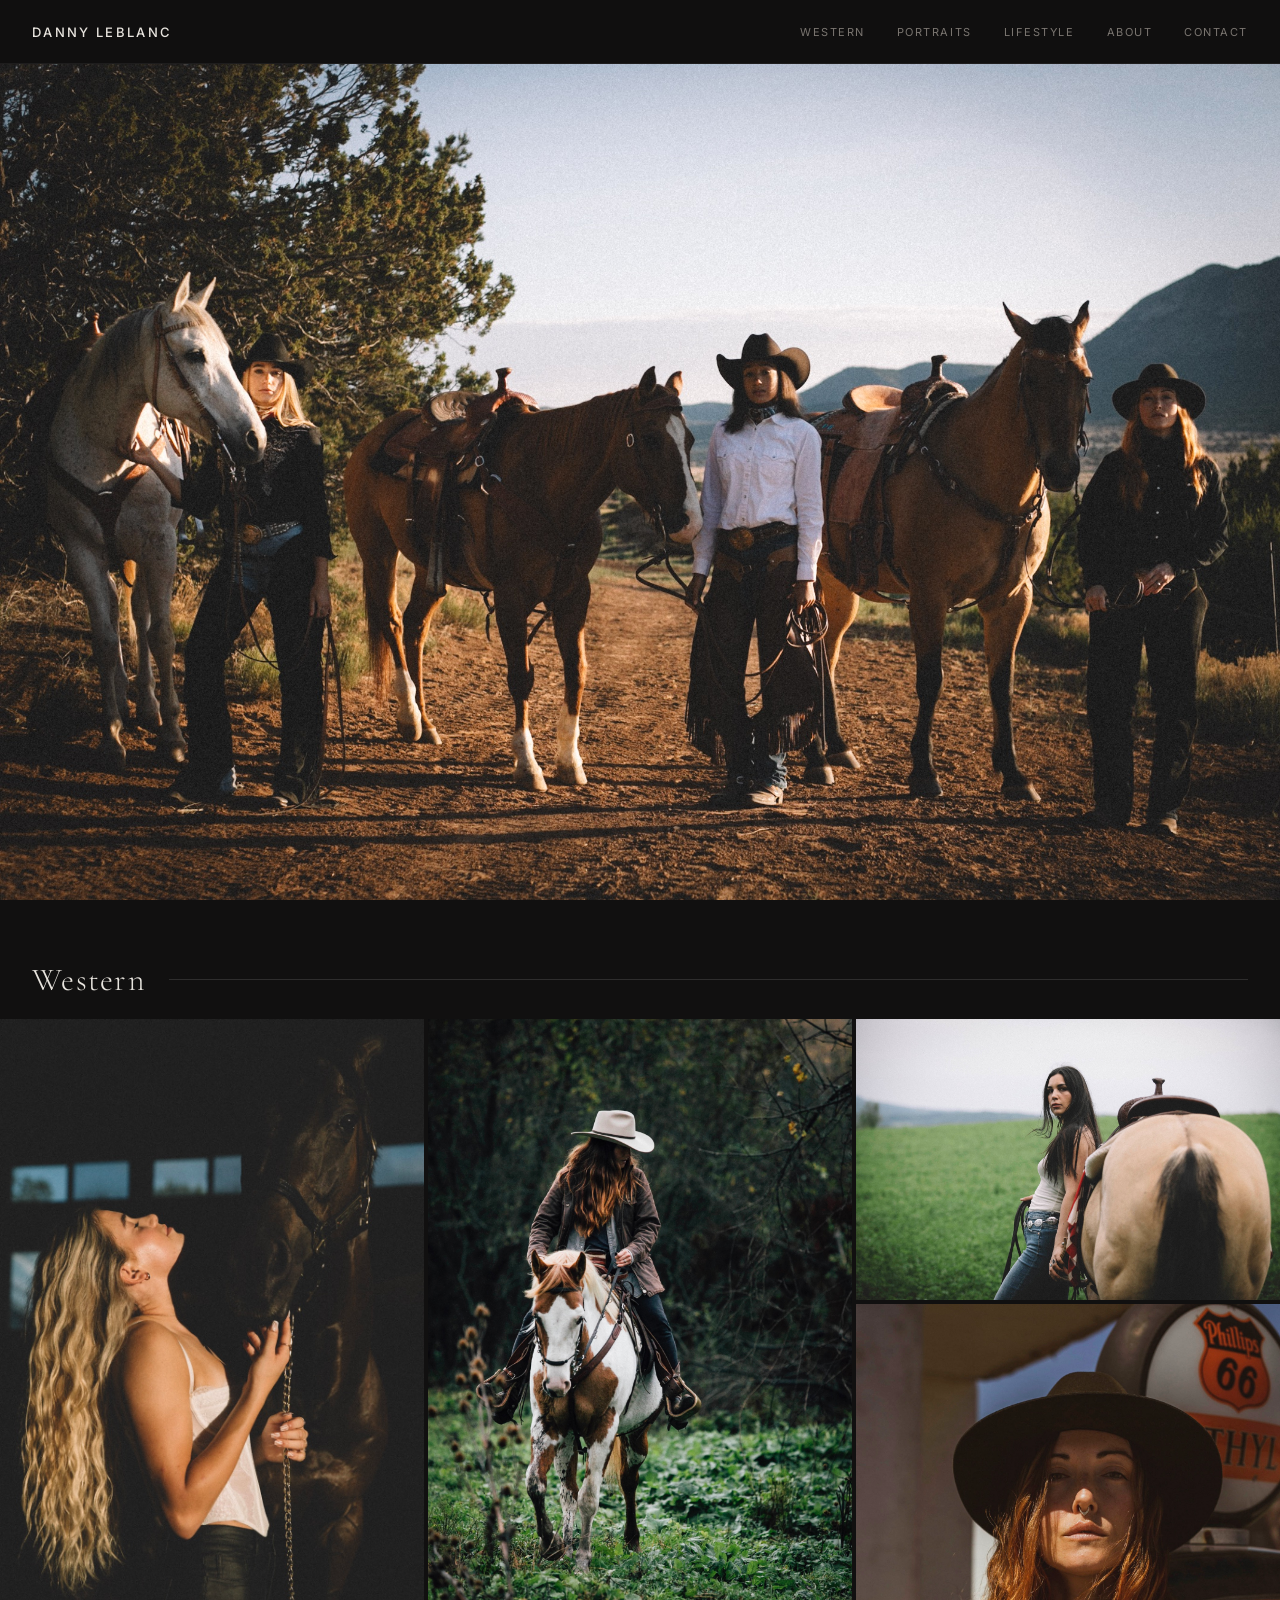
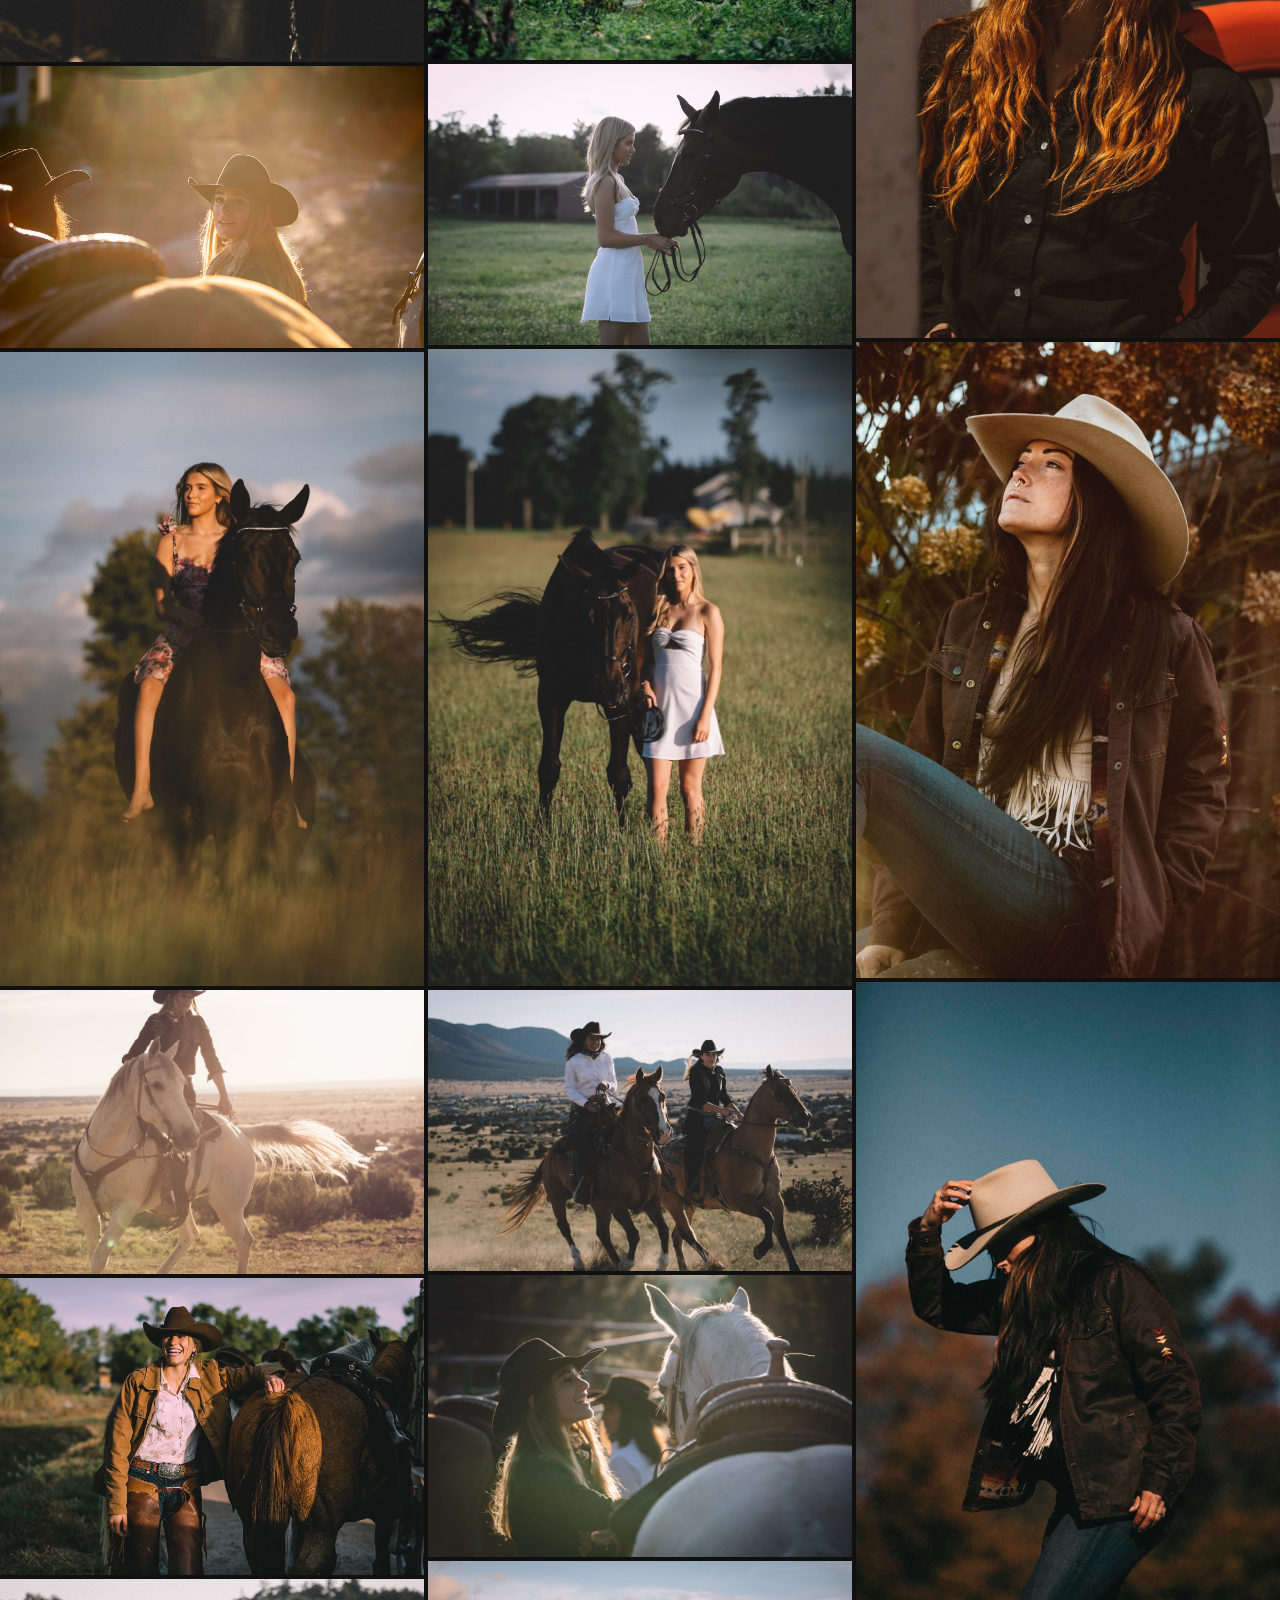
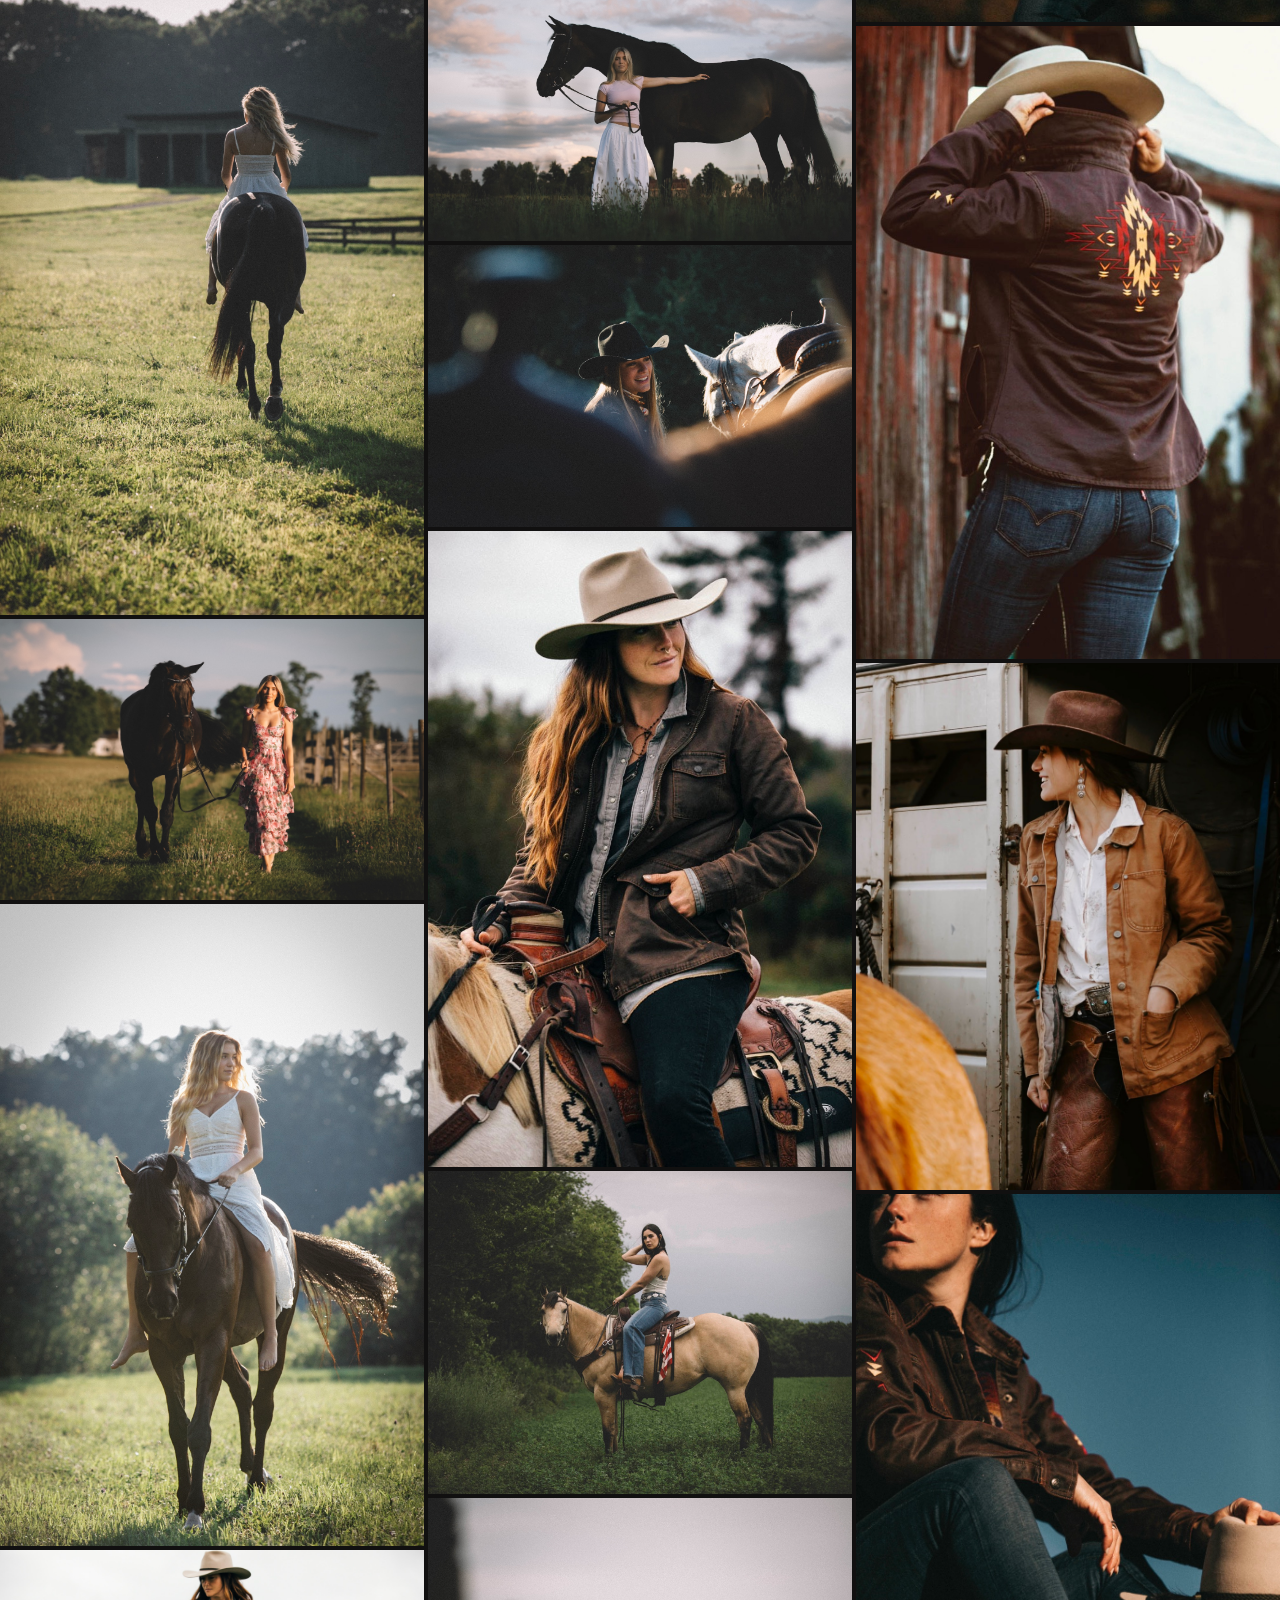
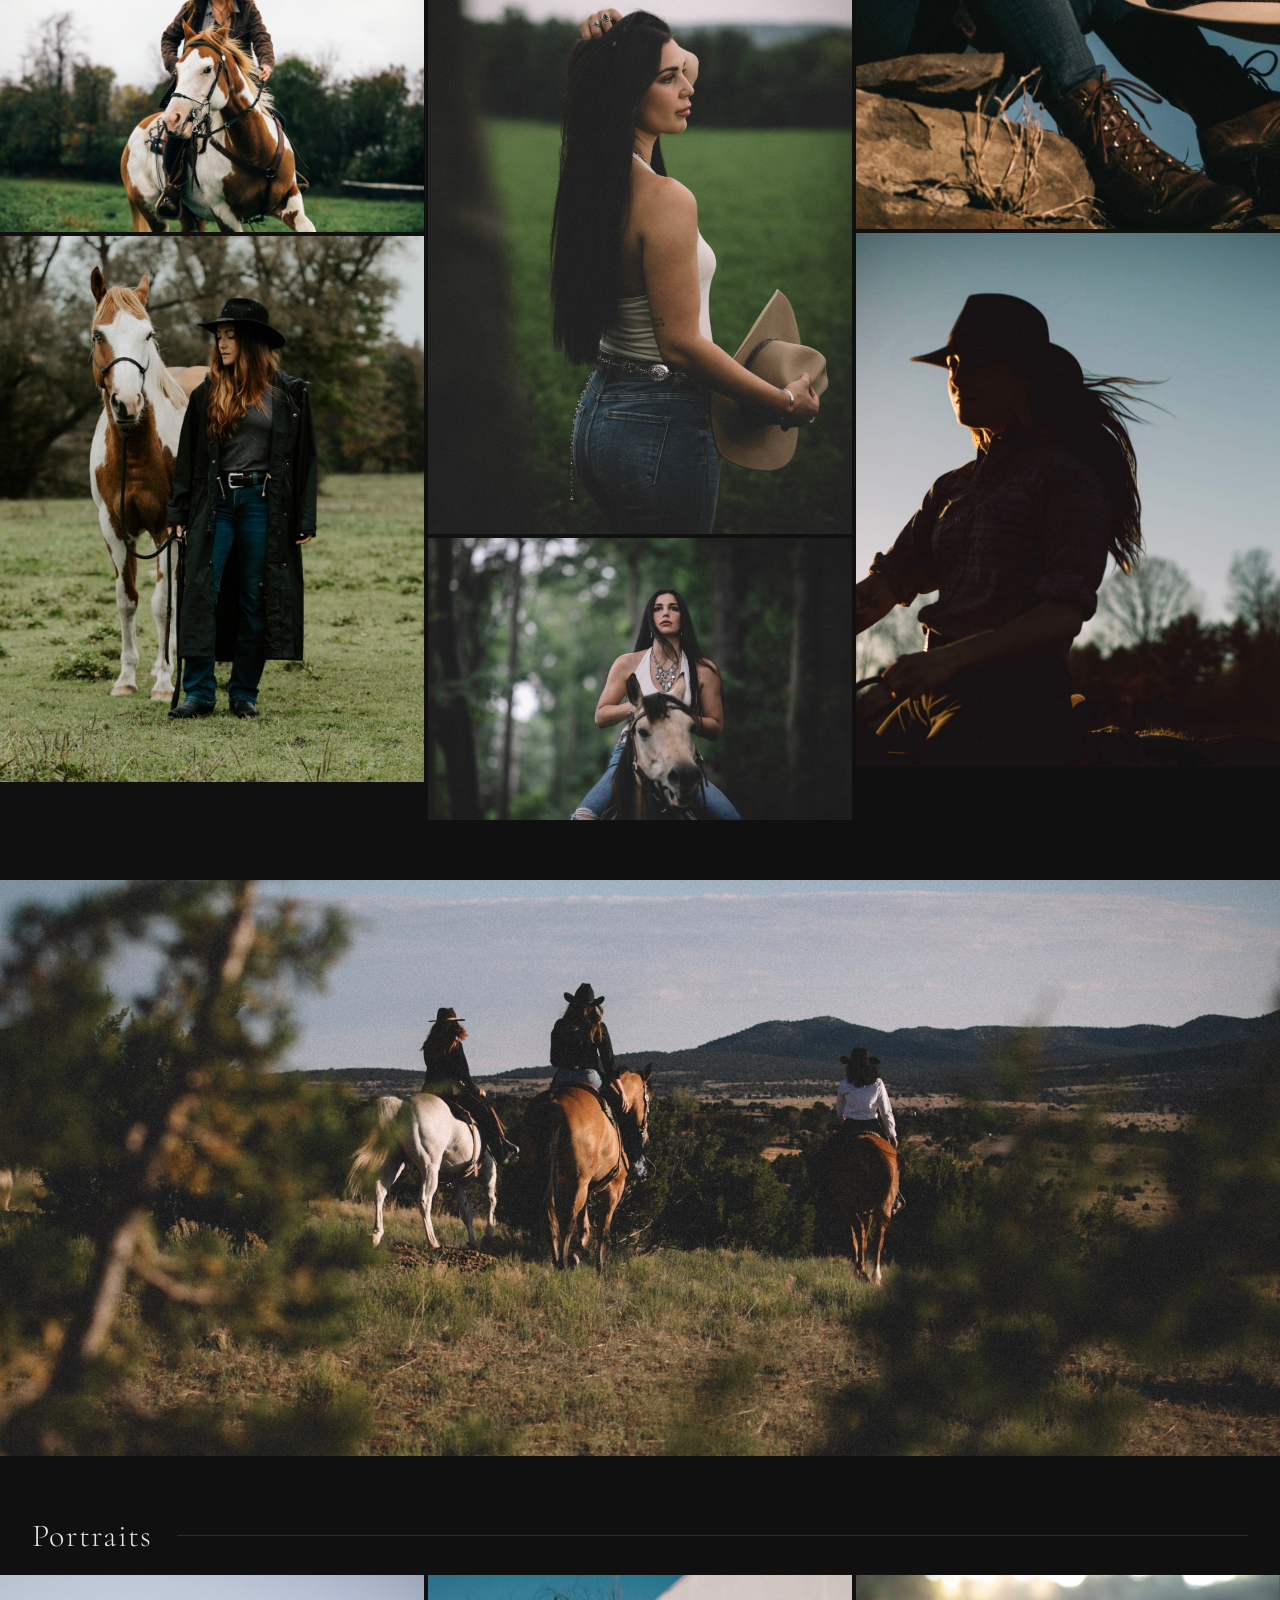
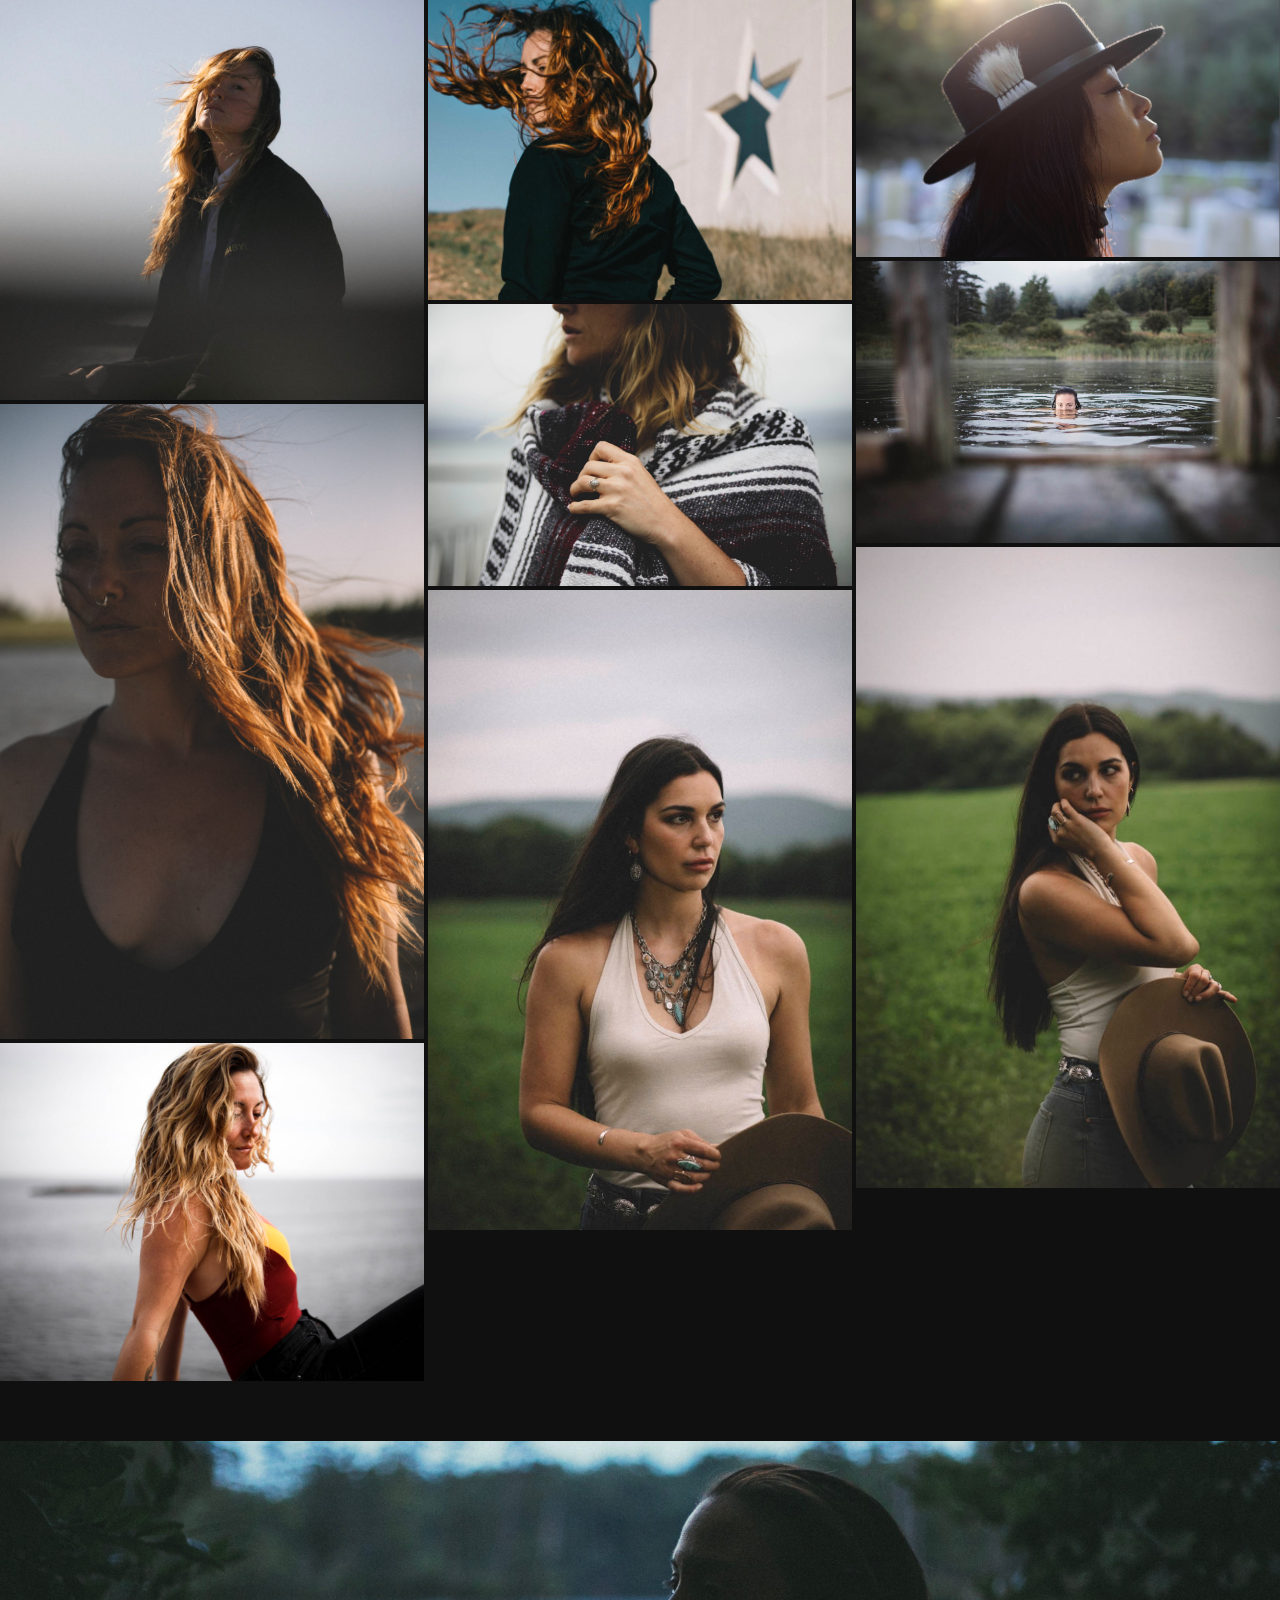
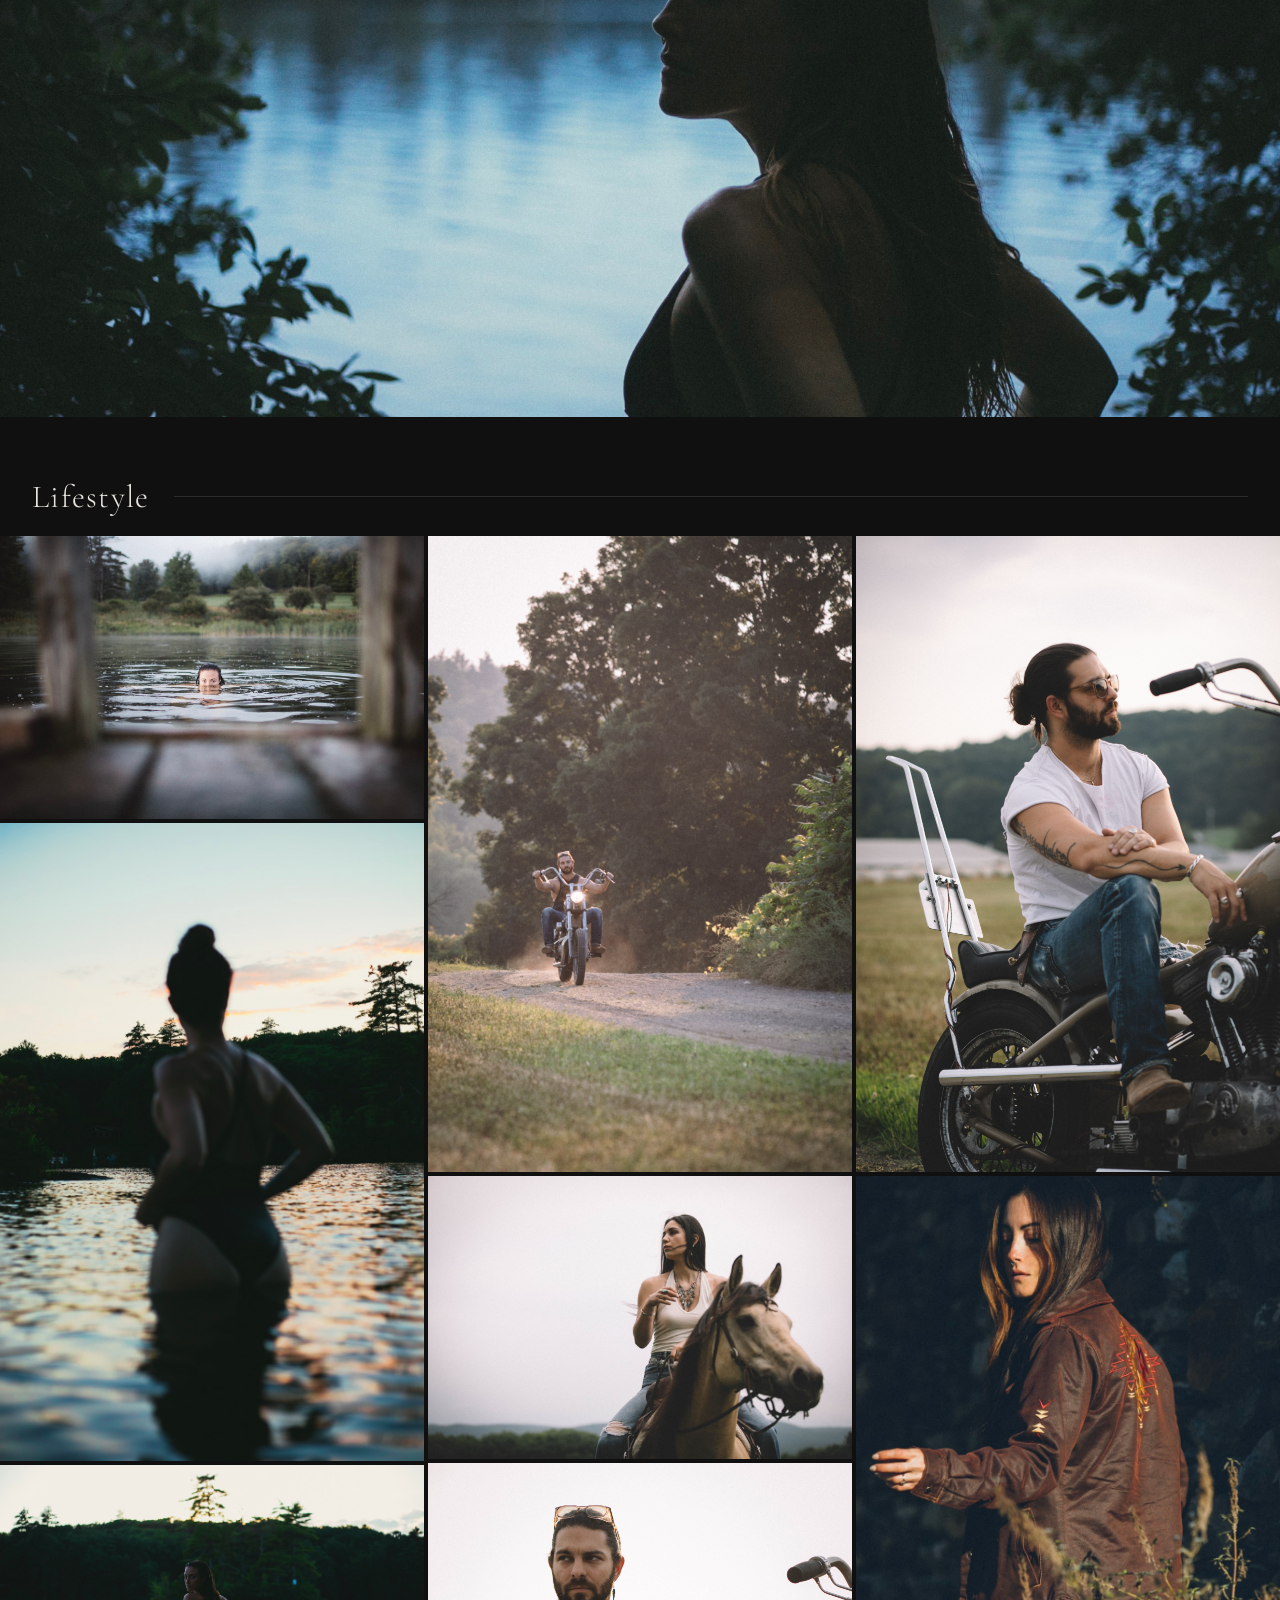
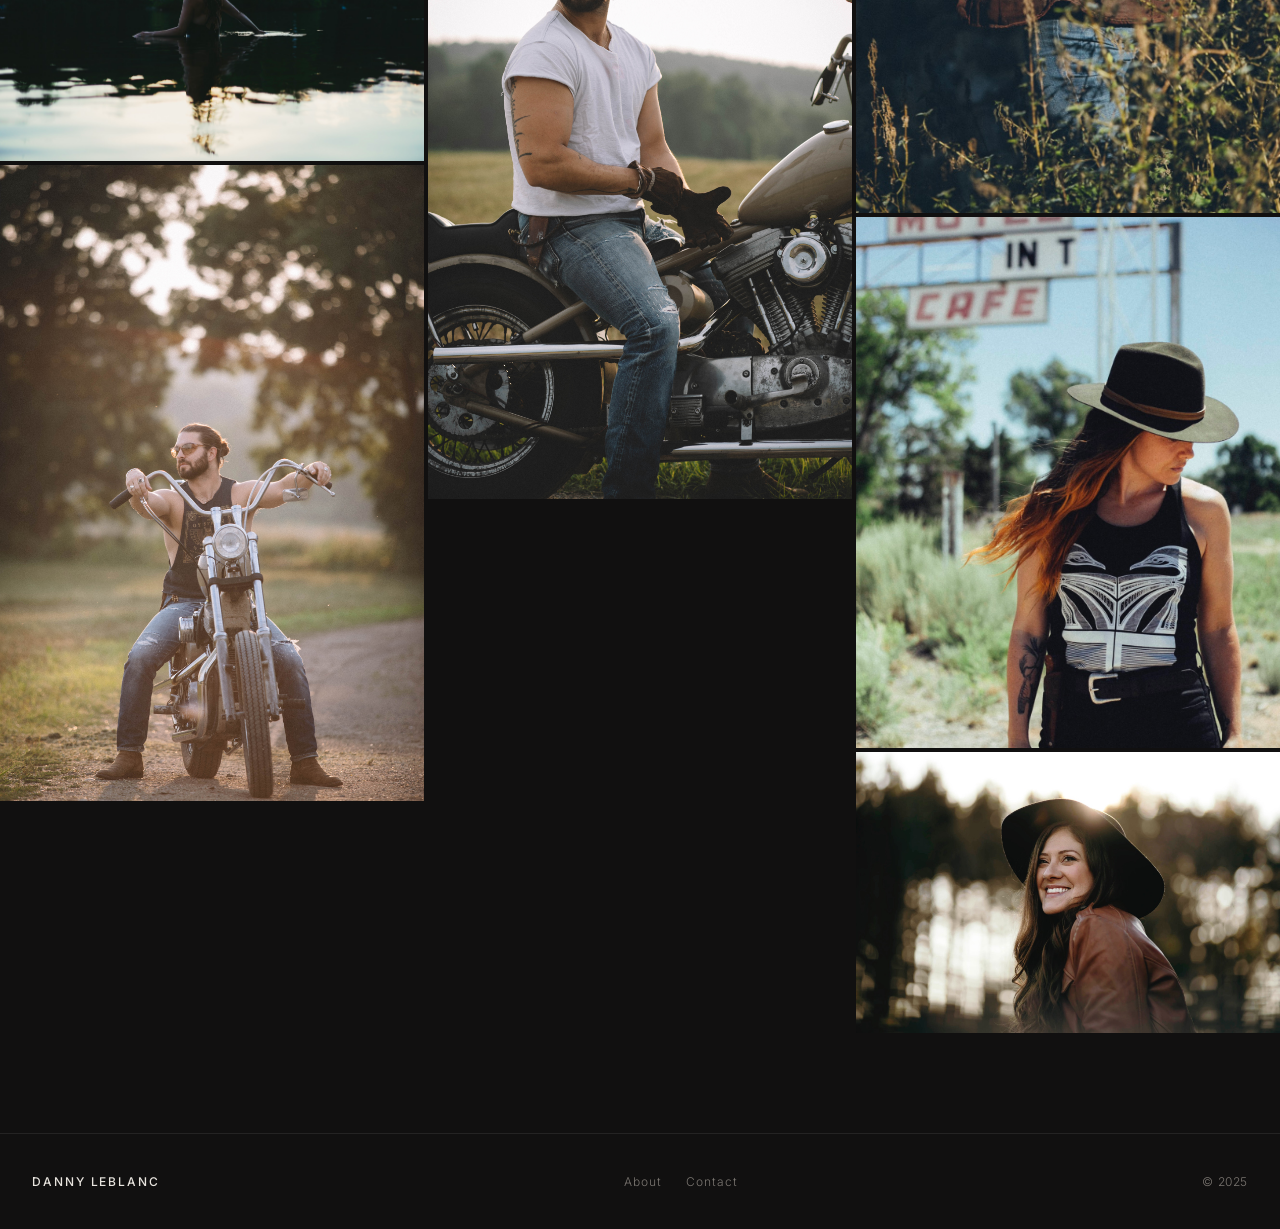
==== index.html @ d4c246f6 "Remove backlit-rider image Co-Authored-By: Claude Opus 4.6 <noreply@anthropic.com>" ====
<!DOCTYPE html>
<html lang="en">
<head>
  <meta charset="UTF-8">
  <meta name="viewport" content="width=device-width, initial-scale=1.0">
  <title>Danny LeBlanc Photography</title>
  <meta name="description" content="Photography portfolio by Danny LeBlanc. Western, portrait, and lifestyle photography.">
  <link rel="preconnect" href="https://fonts.googleapis.com">
  <link rel="preconnect" href="https://fonts.gstatic.com" crossorigin>
  <link href="https://fonts.googleapis.com/css2?family=Cormorant+Garamond:ital,wght@0,300;0,400;1,300&family=Inter:wght@300;400;500&display=swap" rel="stylesheet">
  <link rel="stylesheet" href="css/style.css">
</head>
<body>

  <!-- ═══════════════ HEADER ═══════════════ -->
  <header id="site-header">
    <div class="header-inner">
      <a href="index.html" class="wordmark">DANNY LEBLANC</a>
      <nav class="primary-nav">
        <a href="#western" class="nav-link">WESTERN</a>
        <a href="#portraits" class="nav-link">PORTRAITS</a>
        <a href="#lifestyle" class="nav-link">LIFESTYLE</a>
        <a href="about.html" class="nav-link">ABOUT</a>
        <a href="contact.html" class="nav-link">CONTACT</a>
      </nav>
      <button class="hamburger" aria-label="Menu" aria-expanded="false">
        <span></span><span></span><span></span>
      </button>
    </div>
  </header>

  <!-- ═══════════════ MOBILE NAV ═══════════════ -->
  <div class="mobile-nav" aria-hidden="true">
    <button class="mobile-nav-close" aria-label="Close menu">&times;</button>
    <nav>
      <a href="#western">Western</a>
      <a href="#portraits">Portraits</a>
      <a href="#lifestyle">Lifestyle</a>
      <a href="about.html">About</a>
      <a href="contact.html">Contact</a>
    </nav>
  </div>

  <!-- ═══════════════ HERO ═══════════════ -->
  <section class="hero">
    <div class="hero-image-wrap">
      <img class="hero-img" src="images/hero/hero-main.jpg" alt="Cowgirls with horses at sunset in the desert">
    </div>
  </section>

  <!-- ═══════════════ WESTERN ═══════════════ -->
  <section id="western" class="gallery-section">
    <div class="section-header">
      <h2>Western</h2>
      <div class="section-rule"></div>
    </div>

    <div class="masonry-grid grid-3">
      <figure class="grid-item">
        <img src="images/equine/barn-embrace.jpg" alt="Woman and horse in intimate barn moment" loading="lazy">
      </figure>
      <figure class="grid-item">
        <img src="images/equine/golden-saddles.jpg" alt="Woman framed between saddles at golden hour" loading="lazy">
      </figure>
      <figure class="grid-item">
        <img src="images/equine/bareback-dusk.jpg" alt="Rider on horseback at dusk" loading="lazy">
      </figure>
      <figure class="grid-item">
        <img src="images/equine/white-horse-gallop.jpg" alt="Rider galloping on white horse through desert" loading="lazy">
      </figure>
      <figure class="grid-item">
        <img src="images/equine/cowgirl-laughing.jpg" alt="Cowgirl laughing with her horse" loading="lazy">
      </figure>
      <figure class="grid-item">
        <img src="images/equine/riding-away.jpg" alt="Rider heading into golden sunset" loading="lazy">
      </figure>
      <figure class="grid-item">
        <img src="images/equine/floral-dress.jpg" alt="Woman in floral dress walking with horse in field" loading="lazy">
      </figure>
      <figure class="grid-item">
        <img src="images/equine/rider-smiling.jpg" alt="Blonde rider smiling on horseback" loading="lazy">
      </figure>
      <figure class="grid-item">
        <img src="images/equine/paint-gallop.jpg" alt="Galloping on paint horse" loading="lazy">
      </figure>
      <figure class="grid-item">
        <img src="images/equine/paint-standing.jpg" alt="Standing with paint horse" loading="lazy">
      </figure>
      <figure class="grid-item">
        <img src="images/equine/paint-woods.jpg" alt="Riding through sun-dappled woods" loading="lazy">
      </figure>
      <figure class="grid-item">
        <img src="images/equine/dark-horse-field.jpg" alt="Woman with dark horse in open field" loading="lazy">
      </figure>
      <figure class="grid-item">
        <img src="images/equine/walking-field.jpg" alt="Walking with black horse through field" loading="lazy">
      </figure>
      <figure class="grid-item">
        <img src="images/equine/two-riders.jpg" alt="Two riders galloping across open desert" loading="lazy">
      </figure>
      <figure class="grid-item">
        <img src="images/equine/white-horse-smile.jpg" alt="Cowgirl smiling near white horse" loading="lazy">
      </figure>
      <figure class="grid-item">
        <img src="images/equine/standing-together.jpg" alt="Standing together in open field" loading="lazy">
      </figure>
      <figure class="grid-item">
        <img src="images/equine/white-horse-behind.jpg" alt="Peeking from behind white horse" loading="lazy">
      </figure>
      <figure class="grid-item">
        <img src="images/equine/horseback-overcast.jpg" alt="Rider on overcast day" loading="lazy">
      </figure>
      <figure class="grid-item">
        <img src="images/equine/buckskin-ride.jpg" alt="Woman riding buckskin horse" loading="lazy">
      </figure>
      <figure class="grid-item">
        <img src="images/equine/leaning-post.jpg" alt="Cowgirl leaning on fence post" loading="lazy">
      </figure>
      <figure class="grid-item">
        <img src="images/equine/forest-rider.jpg" alt="Rider in forest setting" loading="lazy">
      </figure>
      <figure class="grid-item">
        <img src="images/equine/beside-buckskin.jpg" alt="Standing beside buckskin horse" loading="lazy">
      </figure>
      <figure class="grid-item">
        <img src="images/equine/cowgirl-sunset.jpg" alt="Cowgirl silhouette at sunset" loading="lazy">
      </figure>
      <!-- Western portraits -->
      <figure class="grid-item">
        <img src="images/portraits/autumn-gaze.jpg" alt="Cowgirl gazing upward in autumn light" loading="lazy">
      </figure>
      <figure class="grid-item">
        <img src="images/portraits/hat-tip.jpg" alt="Tipping cowboy hat against blue sky" loading="lazy">
      </figure>
      <figure class="grid-item">
        <img src="images/portraits/embroidered-jacket.jpg" alt="Embroidered western jacket from behind" loading="lazy">
      </figure>
      <figure class="grid-item">
        <img src="images/portraits/cowgirl-trailer.jpg" alt="Cowgirl by horse trailer" loading="lazy">
      </figure>
      <figure class="grid-item">
        <img src="images/portraits/boots-rocks.jpg" alt="Western boots and hat on rocks" loading="lazy">
      </figure>
      <figure class="grid-item">
        <img src="images/portraits/rider-silhouette.jpg" alt="Rider silhouette at sunset" loading="lazy">
      </figure>
    </div>
  </section>

  <!-- ═══════════════ DIVIDER — THREE RIDERS ═══════════════ -->
  <div class="full-bleed" style="margin-top: 60px;">
    <img src="images/hero/divider-riders.jpg" alt="Three riders on a desert ridge at sunset" loading="lazy">
  </div>

  <!-- ═══════════════ PORTRAITS ═══════════════ -->
  <section id="portraits" class="gallery-section">
    <div class="section-header">
      <h2>Portraits</h2>
      <div class="section-rule"></div>
    </div>

    <div class="masonry-grid grid-3">
      <figure class="grid-item">
        <img src="images/portraits/fog-portrait.jpg" alt="Portrait in fog" loading="lazy">
      </figure>
      <figure class="grid-item">
        <img src="images/portraits/kentucky-winds.jpg" alt="Portrait by the water" loading="lazy">
      </figure>
      <figure class="grid-item">
        <img src="images/portraits/lakeside-blonde.jpg" alt="Lakeside portrait" loading="lazy">
      </figure>
      <figure class="grid-item">
        <img src="images/portraits/wind-star.jpg" alt="Windblown portrait against star wall" loading="lazy">
      </figure>
      <figure class="grid-item">
        <img src="images/portraits/blanket-detail.jpg" alt="Hand holding woven blanket" loading="lazy">
      </figure>
      <figure class="grid-item">
        <img src="images/portraits/turquoise-portrait.jpg" alt="Portrait with turquoise jewelry" loading="lazy">
      </figure>
      <figure class="grid-item">
        <img src="images/portraits/profile-hat.jpg" alt="Profile with western hat" loading="lazy">
      </figure>
      <figure class="grid-item">
        <img src="images/portraits/feather-hat.jpg" alt="Portrait with feathered hat" loading="lazy">
      </figure>
      <figure class="grid-item">
        <img src="images/portraits/hat-behind.jpg" alt="Turned away holding hat" loading="lazy">
      </figure>
    </div>
  </section>

  <!-- ═══════════════ DIVIDER — LAKE ═══════════════ -->
  <div class="full-bleed" style="margin-top: 60px;">
    <img src="images/hero/divider-lake.jpg" alt="Silhouette by the lake at dusk" loading="lazy">
  </div>

  <!-- ═══════════════ LIFESTYLE ═══════════════ -->
  <section id="lifestyle" class="gallery-section">
    <div class="section-header">
      <h2>Lifestyle</h2>
      <div class="section-rule"></div>
    </div>

    <div class="masonry-grid grid-3">
      <!-- Water -->
      <figure class="grid-item">
        <img src="images/water/dock-swimmer.jpg" alt="Swimming in misty lake from dock" loading="lazy">
      </figure>
      <figure class="grid-item">
        <img src="images/water/lake-sunset.jpg" alt="Silhouette wading into lake at sunset" loading="lazy">
      </figure>
      <figure class="grid-item">
        <img src="images/water/standing-lake.jpg" alt="Standing in lake water" loading="lazy">
      </figure>
      <!-- Moto -->
      <figure class="grid-item">
        <img src="images/moto/chopper-road.jpg" alt="Man on chopper on country road" loading="lazy">
      </figure>
      <figure class="grid-item">
        <img src="images/moto/riding-headlight.jpg" alt="Riding motorcycle toward camera" loading="lazy">
      </figure>
      <figure class="grid-item">
        <img src="images/moto/chopper-sitting.jpg" alt="Sitting on chopper in field" loading="lazy">
      </figure>
      <figure class="grid-item">
        <img src="images/moto/motorcycle-portrait.jpg" alt="Portrait by motorcycle" loading="lazy">
      </figure>
      <!-- Other -->
      <figure class="grid-item">
        <img src="images/equine/buckskin-sky.jpg" alt="Riding buckskin against open sky" loading="lazy">
      </figure>
      <figure class="grid-item">
        <img src="images/portraits/jacket-weeds.jpg" alt="Western jacket in tall grass" loading="lazy">
      </figure>
      <figure class="grid-item">
        <img src="images/portraits/motel-cafe.jpg" alt="Motel cafe portrait" loading="lazy">
      </figure>
      <figure class="grid-item">
        <img src="images/portraits/phillips66.jpg" alt="Portrait at Phillips 66" loading="lazy">
      </figure>
    </div>
  </section>

  <!-- ═══════════════ FOOTER ═══════════════ -->
  <footer>
    <div class="footer-inner">
      <span class="footer-name">DANNY LEBLANC</span>
      <div class="footer-links">
        <a href="about.html">About</a>
        <a href="contact.html">Contact</a>
      </div>
      <span class="footer-copy">&copy; 2025</span>
    </div>
  </footer>

  <!-- ═══════════════ LIGHTBOX ═══════════════ -->
  <div id="lightbox" class="lightbox" aria-hidden="true">
    <button class="lightbox-close" aria-label="Close">&times;</button>
    <button class="lightbox-prev" aria-label="Previous">&larr;</button>
    <div class="lightbox-img-wrap">
      <img class="lightbox-img" src="" alt="">
    </div>
    <button class="lightbox-next" aria-label="Next">&rarr;</button>
  </div>

  <script src="js/main.js"></script>
</body>
</html>
---- css/style.css ----
/* ============================================================
   RESET & BASE
   ============================================================ */
*, *::before, *::after { box-sizing: border-box; margin: 0; padding: 0; }

:root {
  --white:   #e8e4de;
  --off:     #1a1a18;
  --mid:     #7a7570;
  --dark:    #e8e4de;
  --black:   #000000;
  --bg:      #111010;
  --gap:     4px;
  --nav-h:   64px;
  --serif:   'Cormorant Garamond', Georgia, serif;
  --sans:    'Inter', system-ui, sans-serif;
  --ease:    cubic-bezier(0.25, 0.46, 0.45, 0.94);
}

html { scroll-behavior: smooth; font-size: 16px; }

body {
  background: var(--bg);
  color: var(--dark);
  font-family: var(--sans);
  font-weight: 300;
  -webkit-font-smoothing: antialiased;
}

img { display: block; width: 100%; height: 100%; object-fit: cover; }
a   { color: inherit; text-decoration: none; }
figure { overflow: hidden; }

/* ============================================================
   HEADER
   ============================================================ */
#site-header {
  position: fixed;
  top: 0; left: 0; right: 0;
  z-index: 100;
  height: var(--nav-h);
  background: rgba(17, 16, 16, 0.92);
  backdrop-filter: blur(12px);
  -webkit-backdrop-filter: blur(12px);
  border-bottom: 1px solid rgba(255, 255, 255, 0.06);
  transition: background 0.3s var(--ease), border-color 0.3s var(--ease);
}

#site-header.scrolled {
  background: rgba(17, 16, 16, 0.98);
  border-color: rgba(255, 255, 255, 0.1);
}

.header-inner {
  max-width: 1400px;
  margin: 0 auto;
  padding: 0 32px;
  height: 100%;
  display: flex;
  align-items: center;
  justify-content: space-between;
}

.wordmark {
  font-family: var(--sans);
  font-size: 13px;
  font-weight: 500;
  letter-spacing: 0.18em;
  color: var(--dark);
  flex-shrink: 0;
}

.primary-nav {
  display: flex;
  gap: 32px;
  align-items: center;
}

.nav-link {
  font-family: var(--sans);
  font-size: 11px;
  font-weight: 400;
  letter-spacing: 0.14em;
  color: var(--mid);
  transition: color 0.2s;
  position: relative;
}

.nav-link::after {
  content: '';
  position: absolute;
  bottom: -3px; left: 0; right: 0;
  height: 1px;
  background: var(--white);
  transform: scaleX(0);
  transform-origin: left;
  transition: transform 0.25s var(--ease);
}

.nav-link:hover { color: var(--dark); }
.nav-link:hover::after { transform: scaleX(1); }

/* Hamburger */
.hamburger {
  display: none;
  flex-direction: column;
  justify-content: center;
  gap: 5px;
  width: 28px;
  height: var(--nav-h);
  background: none;
  border: none;
  cursor: pointer;
  padding: 0;
}
.hamburger span {
  display: block;
  width: 100%;
  height: 1px;
  background: var(--dark);
  transition: transform 0.3s var(--ease), opacity 0.3s;
}
.hamburger.open span:nth-child(1) { transform: translateY(6px) rotate(45deg); }
.hamburger.open span:nth-child(2) { opacity: 0; }
.hamburger.open span:nth-child(3) { transform: translateY(-6px) rotate(-45deg); }

/* ============================================================
   MOBILE NAV
   ============================================================ */
.mobile-nav {
  position: fixed;
  inset: 0;
  z-index: 90;
  background: var(--bg);
  display: flex;
  flex-direction: column;
  align-items: center;
  justify-content: center;
  gap: 0;
  opacity: 0;
  pointer-events: none;
  transition: opacity 0.35s var(--ease);
}
.mobile-nav.open { opacity: 1; pointer-events: all; }
.mobile-nav nav { display: flex; flex-direction: column; align-items: center; gap: 28px; }
.mobile-nav a {
  font-family: var(--serif);
  font-size: 32px;
  font-weight: 300;
  letter-spacing: 0.06em;
  color: var(--dark);
  transition: color 0.2s;
}
.mobile-nav a:hover { color: var(--mid); }
.mobile-nav-close {
  position: absolute;
  top: 20px; right: 32px;
  font-size: 28px;
  background: none;
  border: none;
  cursor: pointer;
  color: var(--dark);
  line-height: 1;
  padding: 8px;
}

/* ============================================================
   HERO
   ============================================================ */
.hero {
  margin-top: var(--nav-h);
  position: relative;
  width: 100%;
  height: calc(100vh - var(--nav-h));
  min-height: 500px;
  overflow: hidden;
  background: #1a1a18;
}

.hero-image-wrap {
  position: absolute;
  inset: 0;
}

.hero-img {
  width: 100%;
  height: 100%;
  object-fit: cover;
  object-position: center;
  transition: transform 8s var(--ease);
}

.hero:hover .hero-img { transform: scale(1.03); }

.hero-caption {
  position: absolute;
  bottom: 40px;
  left: 50%;
  transform: translateX(-50%);
  text-align: center;
}

.hero-tagline {
  font-family: var(--serif);
  font-size: clamp(18px, 2.5vw, 26px);
  font-weight: 300;
  font-style: italic;
  color: rgba(248, 246, 242, 0.75);
  letter-spacing: 0.06em;
}

/* ============================================================
   FULL-BLEED DIVIDER
   ============================================================ */
.full-bleed {
  width: 100%;
  height: clamp(320px, 45vw, 640px);
  overflow: hidden;
  background: #1a1a18;
}
.full-bleed img {
  width: 100%;
  height: 100%;
  object-fit: cover;
  transition: transform 0.6s var(--ease);
}
.full-bleed:hover img { transform: scale(1.02); }

/* ============================================================
   SECTION HEADERS
   ============================================================ */
.gallery-section {
  max-width: 1400px;
  margin: 0 auto;
  padding: 60px 0 0;
}

.section-header {
  display: flex;
  align-items: center;
  gap: 24px;
  margin-bottom: 20px;
  padding: 0 32px;
}

.section-header h2 {
  font-family: var(--serif);
  font-size: clamp(22px, 3vw, 32px);
  font-weight: 300;
  letter-spacing: 0.04em;
  color: var(--dark);
  white-space: nowrap;
}

.section-rule {
  flex: 1;
  height: 1px;
  background: rgba(255, 255, 255, 0.12);
}

/* ============================================================
   MASONRY GRIDS (CSS columns — true masonry, no blank spaces)
   ============================================================ */
.masonry-grid {
  column-gap: var(--gap);
}

.grid-3 { column-count: 3; }
.grid-2 { column-count: 2; }
.grid-4 { column-count: 4; }

/* Item sizing */
.grid-item {
  overflow: hidden;
  background: var(--bg);
  cursor: pointer;
  position: relative;
  break-inside: avoid;
  margin-bottom: var(--gap);
}
.grid-item::after {
  content: '';
  position: absolute;
  inset: 0;
  background: rgba(17, 16, 16, 0);
  transition: background 0.35s var(--ease);
}
.grid-item:hover::after { background: rgba(17, 16, 16, 0.08); }

.grid-item img {
  width: 100%;
  height: auto;
  display: block;
  object-fit: cover;
  transition: transform 0.6s var(--ease);
}
.grid-item:hover img { transform: scale(1.04); }

/* Span-full items break out of columns into their own full-width row */
.span-full {
  column-span: all;
  margin-bottom: var(--gap);
}

/* ============================================================
   FOOTER
   ============================================================ */
footer {
  margin-top: 100px;
  padding: 40px 32px;
  border-top: 1px solid rgba(255, 255, 255, 0.08);
}

.footer-inner {
  max-width: 1400px;
  margin: 0 auto;
  display: flex;
  align-items: center;
  justify-content: space-between;
  gap: 24px;
  flex-wrap: wrap;
}

.footer-name {
  font-family: var(--sans);
  font-size: 12px;
  font-weight: 500;
  letter-spacing: 0.16em;
  color: var(--dark);
}

.footer-links {
  display: flex;
  gap: 24px;
}

.footer-links a {
  font-size: 12px;
  letter-spacing: 0.08em;
  color: var(--mid);
  transition: color 0.2s;
}
.footer-links a:hover { color: var(--dark); }

.footer-copy {
  font-size: 12px;
  color: var(--mid);
  letter-spacing: 0.05em;
}

/* ============================================================
   LIGHTBOX
   ============================================================ */
.lightbox {
  position: fixed;
  inset: 0;
  z-index: 200;
  background: rgba(17, 16, 16, 0.96);
  display: flex;
  align-items: center;
  justify-content: center;
  opacity: 0;
  pointer-events: none;
  transition: opacity 0.3s var(--ease);
}
.lightbox.open {
  opacity: 1;
  pointer-events: all;
}

.lightbox-img-wrap {
  max-width: 90vw;
  max-height: 90vh;
  display: flex;
  align-items: center;
  justify-content: center;
}

.lightbox-img {
  max-width: 90vw;
  max-height: 90vh;
  width: auto;
  height: auto;
  object-fit: contain;
  display: block;
  transition: opacity 0.25s;
}

.lightbox-close,
.lightbox-prev,
.lightbox-next {
  position: absolute;
  background: none;
  border: none;
  color: rgba(248, 246, 242, 0.7);
  cursor: pointer;
  transition: color 0.2s;
  font-size: 20px;
  padding: 16px;
  line-height: 1;
}
.lightbox-close:hover,
.lightbox-prev:hover,
.lightbox-next:hover { color: var(--white); }

.lightbox-close { top: 20px; right: 28px; font-size: 28px; }
.lightbox-prev  { left: 20px; top: 50%; transform: translateY(-50%); font-size: 28px; }
.lightbox-next  { right: 20px; top: 50%; transform: translateY(-50%); font-size: 28px; }

/* ============================================================
   ABOUT & CONTACT PAGES
   ============================================================ */
.page-content {
  max-width: 720px;
  margin: 0 auto;
  padding: calc(var(--nav-h) + 80px) 32px 120px;
}

.page-content h1 {
  font-family: var(--serif);
  font-size: clamp(36px, 5vw, 56px);
  font-weight: 300;
  letter-spacing: 0.04em;
  margin-bottom: 40px;
}

.page-content p {
  font-size: 17px;
  line-height: 1.75;
  color: var(--mid);
  margin-bottom: 24px;
  font-family: var(--serif);
  font-weight: 300;
}

.page-portrait {
  width: 100%;
  aspect-ratio: 4 / 5;
  overflow: hidden;
  margin-bottom: 48px;
  background: var(--bg);
}

/* Contact form */
.contact-form { margin-top: 48px; }
.form-group { margin-bottom: 28px; }
.form-group label {
  display: block;
  font-size: 11px;
  letter-spacing: 0.14em;
  color: var(--mid);
  margin-bottom: 8px;
  text-transform: uppercase;
}
.form-group input,
.form-group textarea {
  width: 100%;
  border: none;
  border-bottom: 1px solid rgba(255, 255, 255, 0.15);
  background: transparent;
  padding: 10px 0;
  font-family: var(--serif);
  font-size: 18px;
  font-weight: 300;
  color: var(--dark);
  outline: none;
  transition: border-color 0.2s;
  resize: none;
}
.form-group input:focus,
.form-group textarea:focus { border-color: var(--white); }
.form-group textarea { height: 120px; }

.btn-submit {
  display: inline-block;
  padding: 14px 40px;
  background: var(--dark);
  color: var(--white);
  font-family: var(--sans);
  font-size: 11px;
  letter-spacing: 0.14em;
  text-transform: uppercase;
  border: none;
  cursor: pointer;
  transition: background 0.25s var(--ease);
}
.btn-submit:hover { background: var(--black); }

/* ============================================================
   RESPONSIVE
   ============================================================ */
@media (max-width: 1024px) {
  .grid-4 { column-count: 2; }
}

@media (max-width: 768px) {
  :root { --gap: 3px; }

  .primary-nav { display: none; }
  .hamburger   { display: flex; }

  .gallery-section { padding: 40px 0 0; }
  .section-header  { margin-bottom: 16px; padding: 0 16px; }

  .grid-3 { column-count: 2; }
  .grid-2 { column-count: 1; }
  .grid-4 { column-count: 2; }

  footer { padding: 32px 20px; }
  .footer-inner { flex-direction: column; align-items: flex-start; gap: 12px; }

  .header-inner { padding: 0 20px; }

  .lightbox-prev { left: 8px; }
  .lightbox-next { right: 8px; }
}

@media (max-width: 480px) {
  .grid-3 { column-count: 1; }
  .grid-4 { column-count: 1; }
}
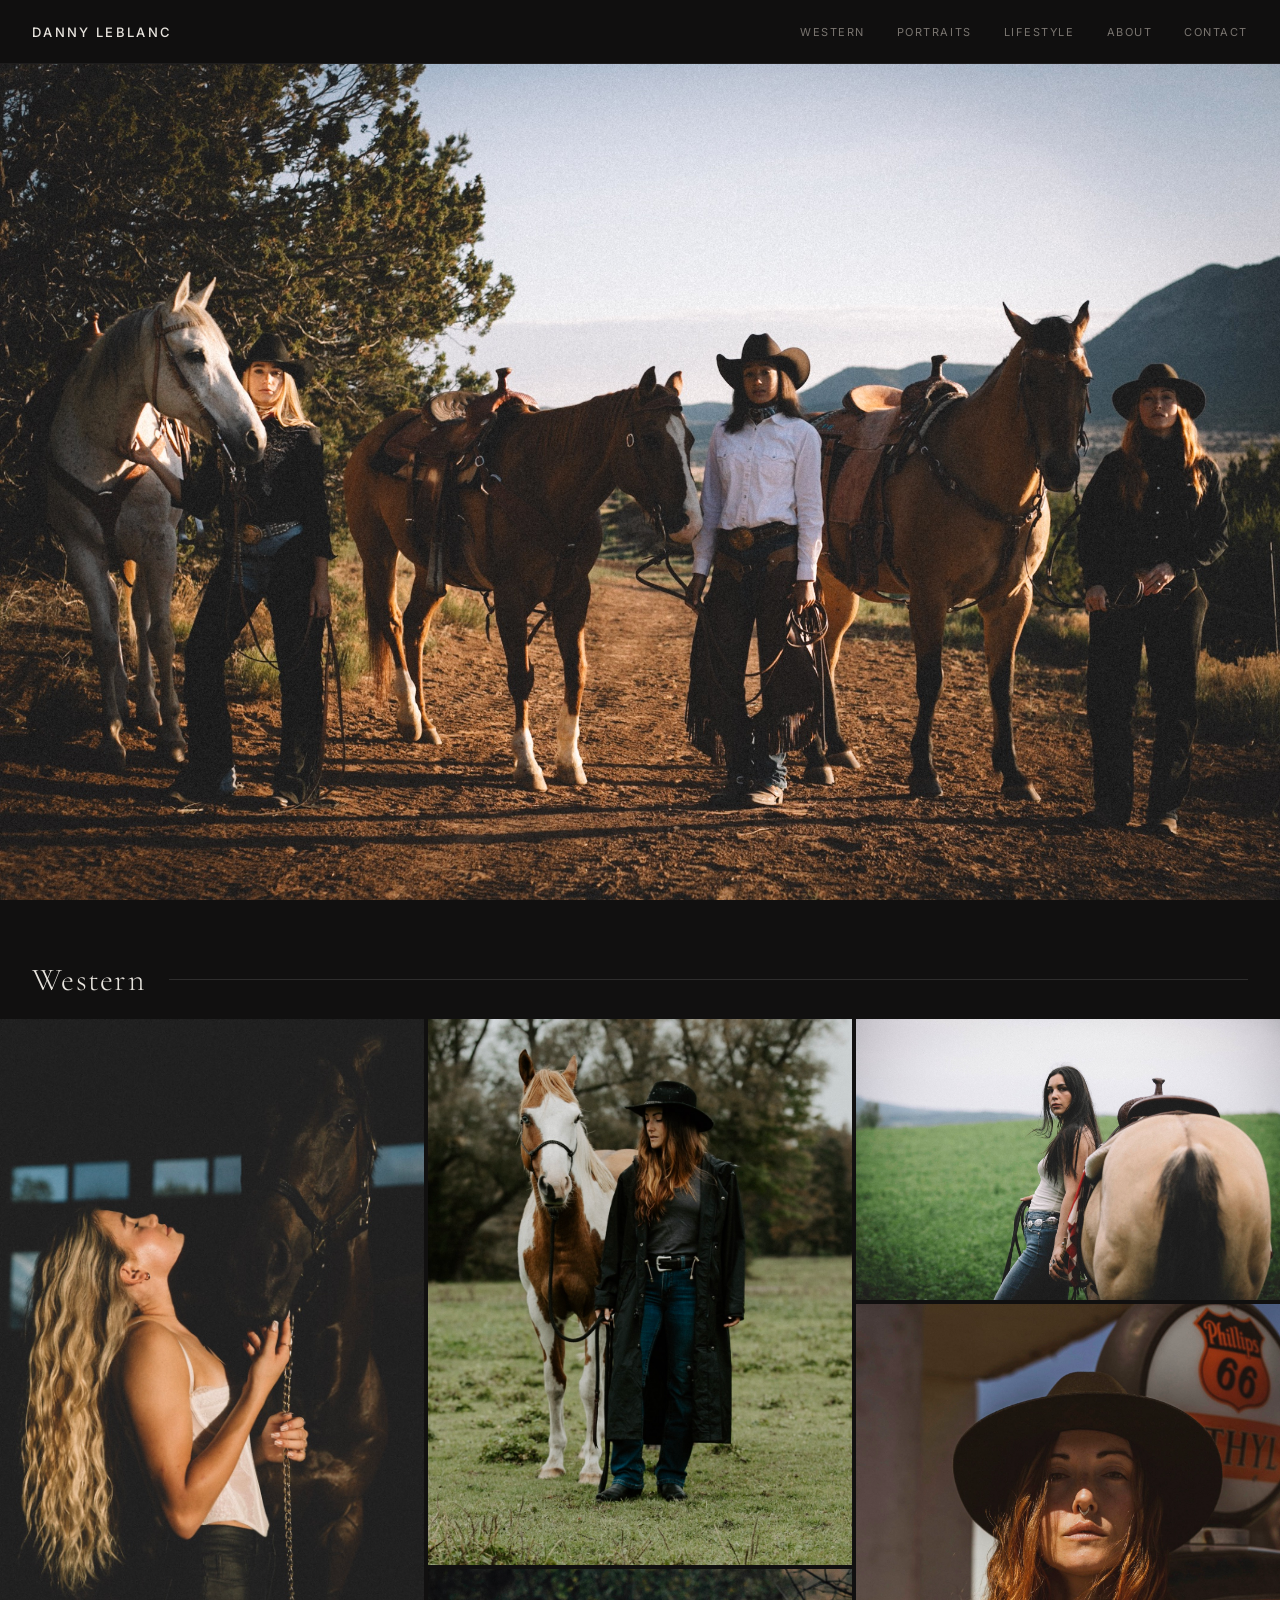
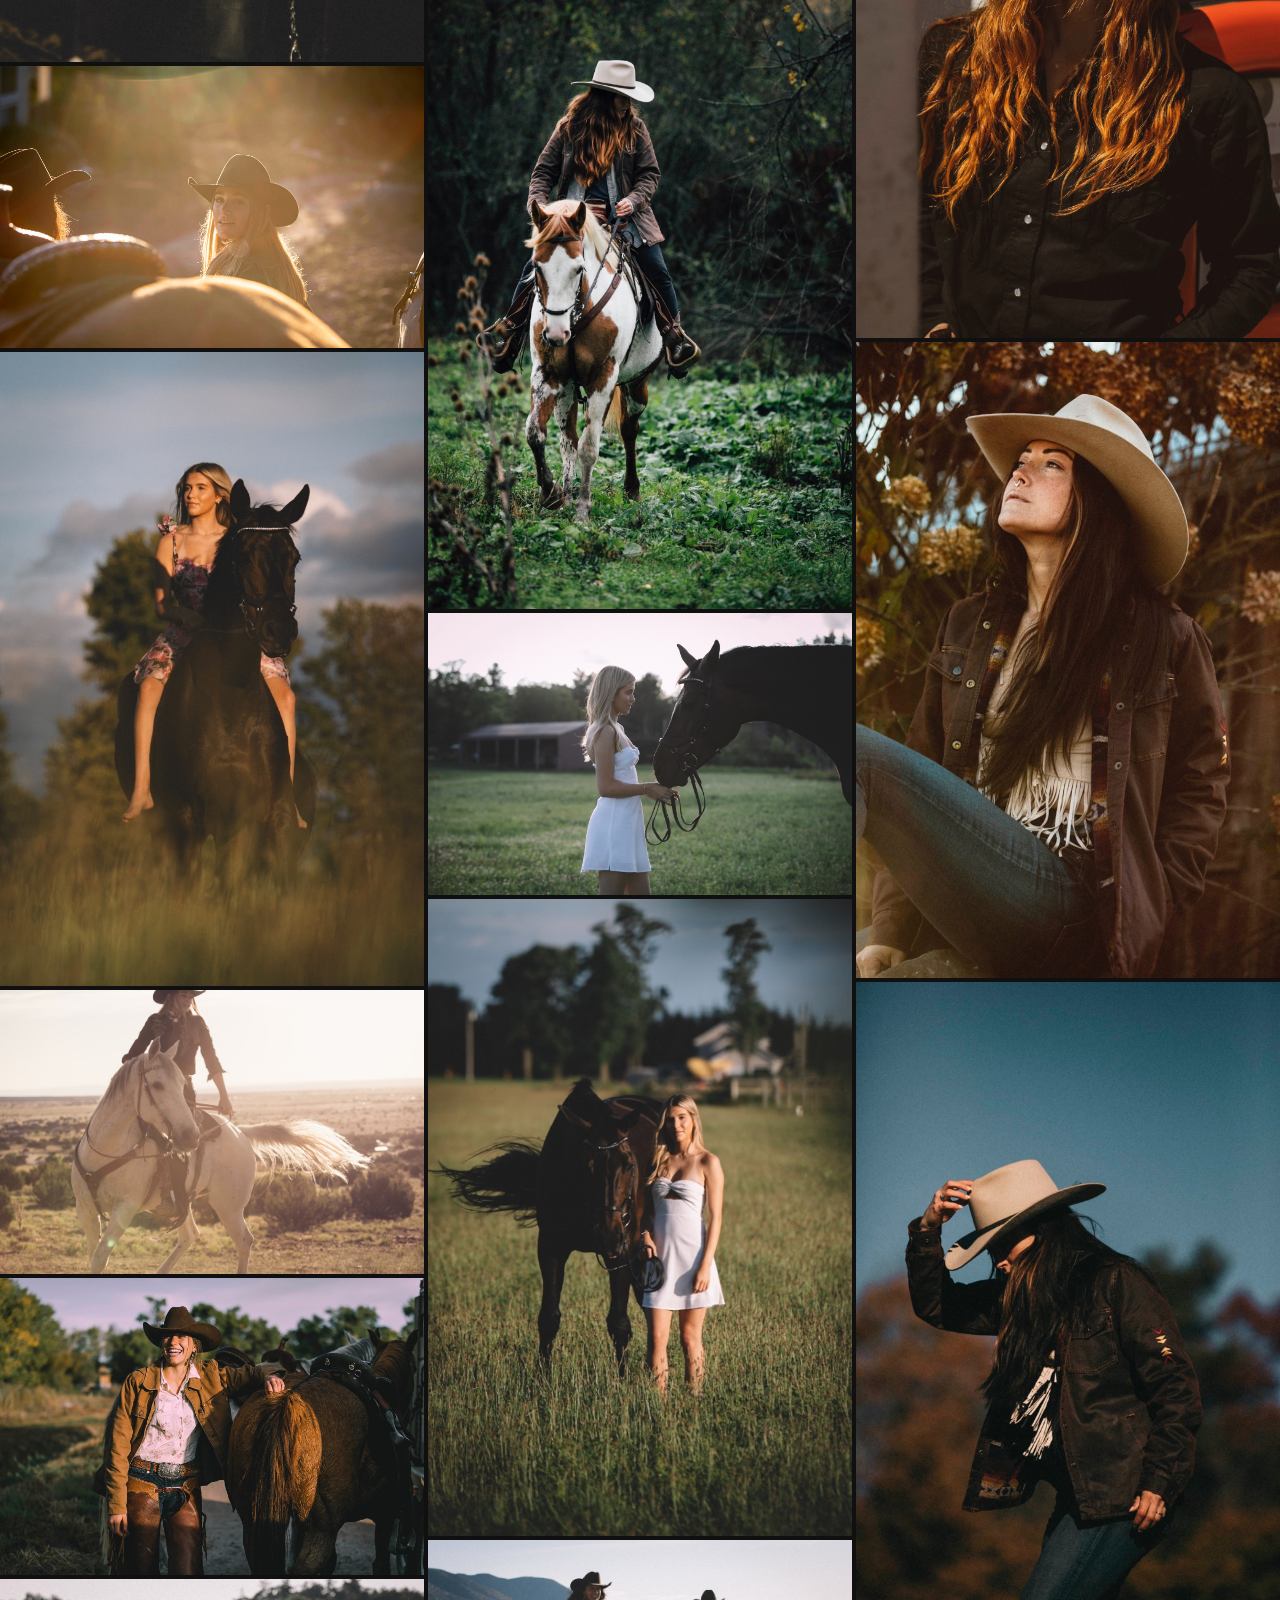
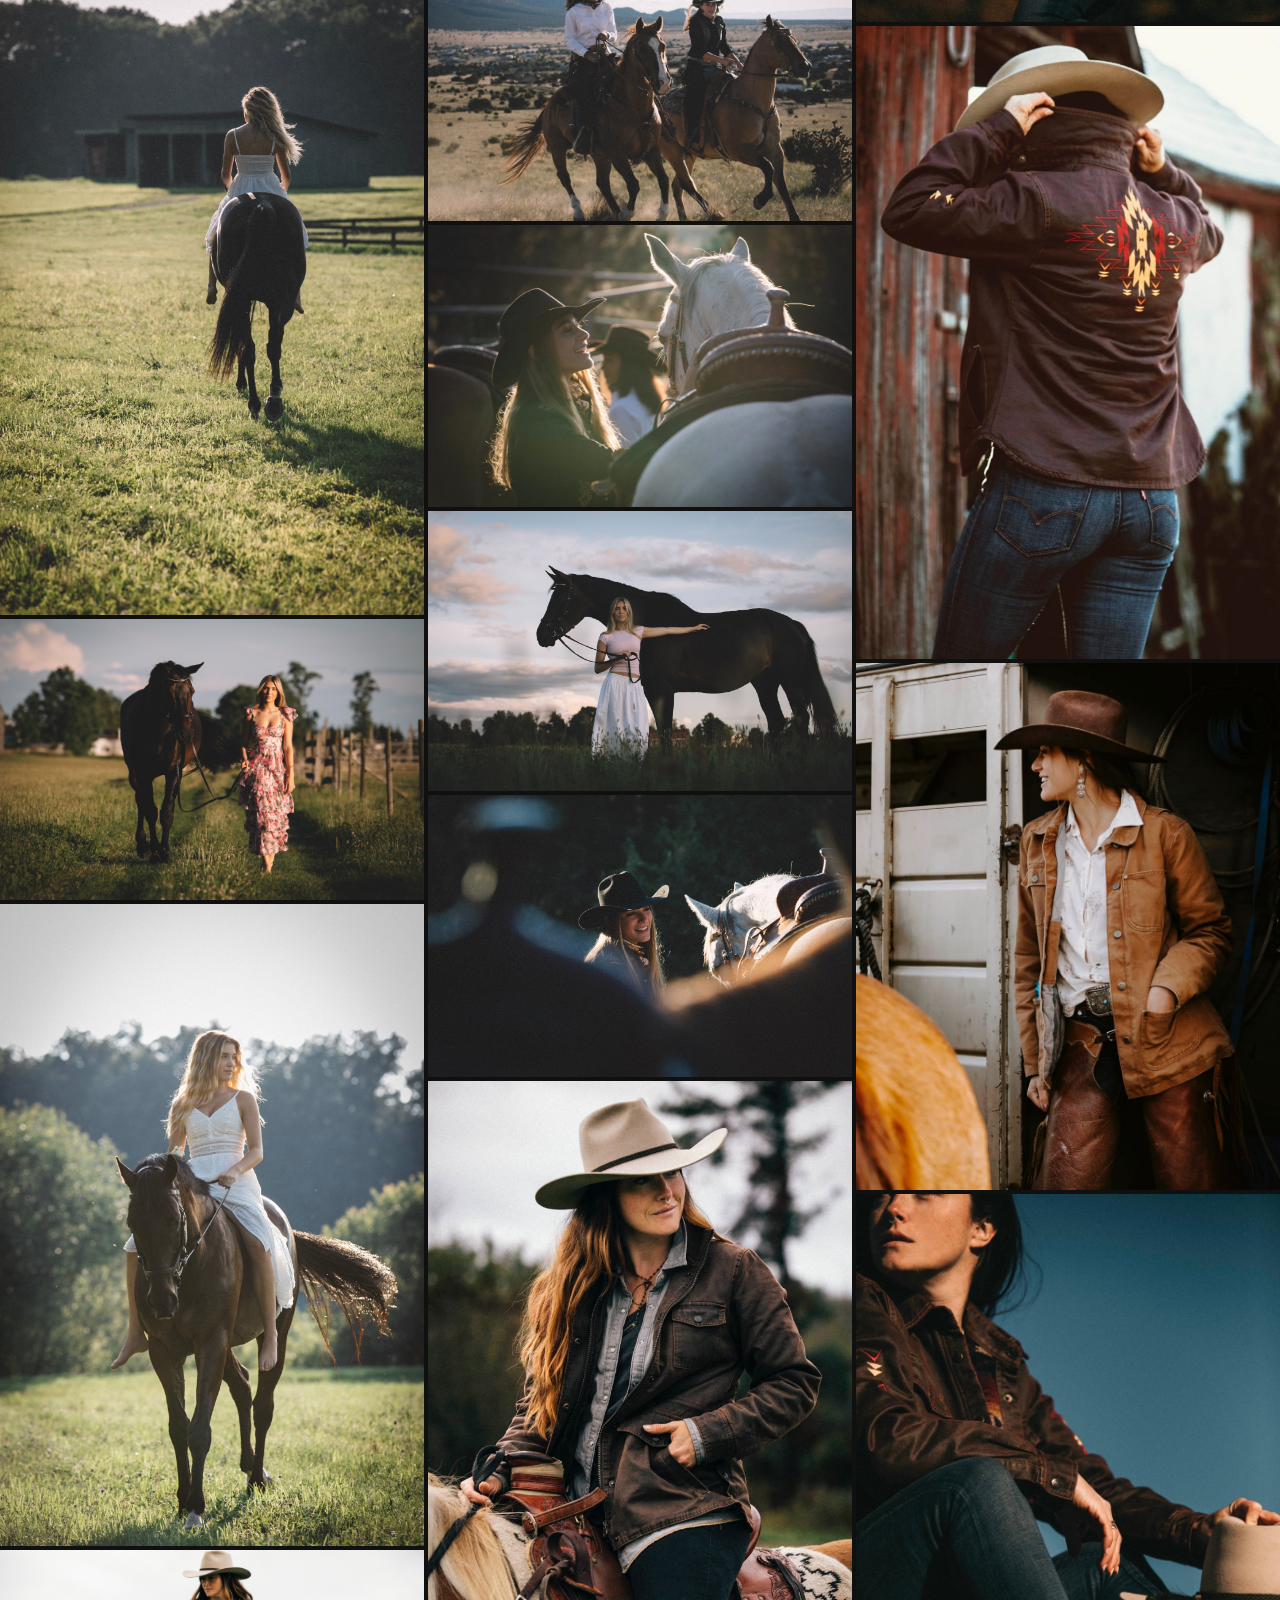
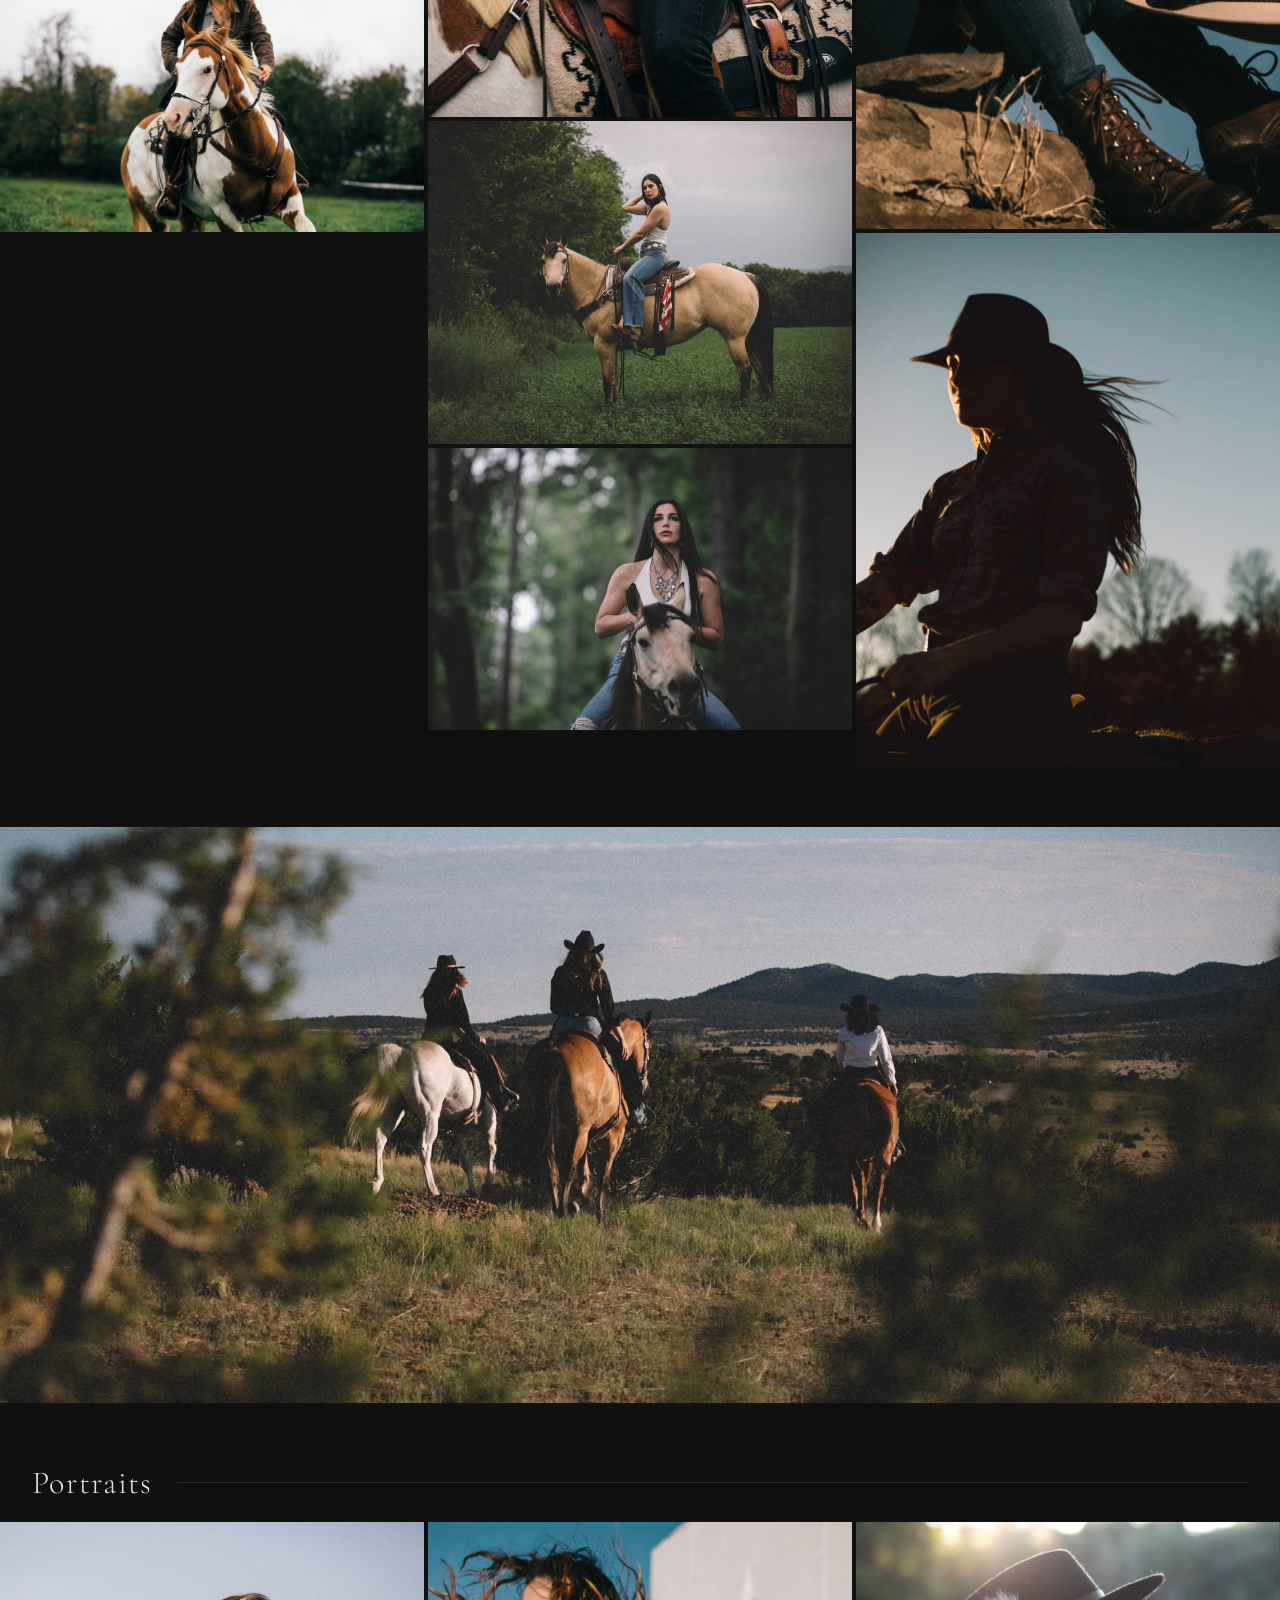
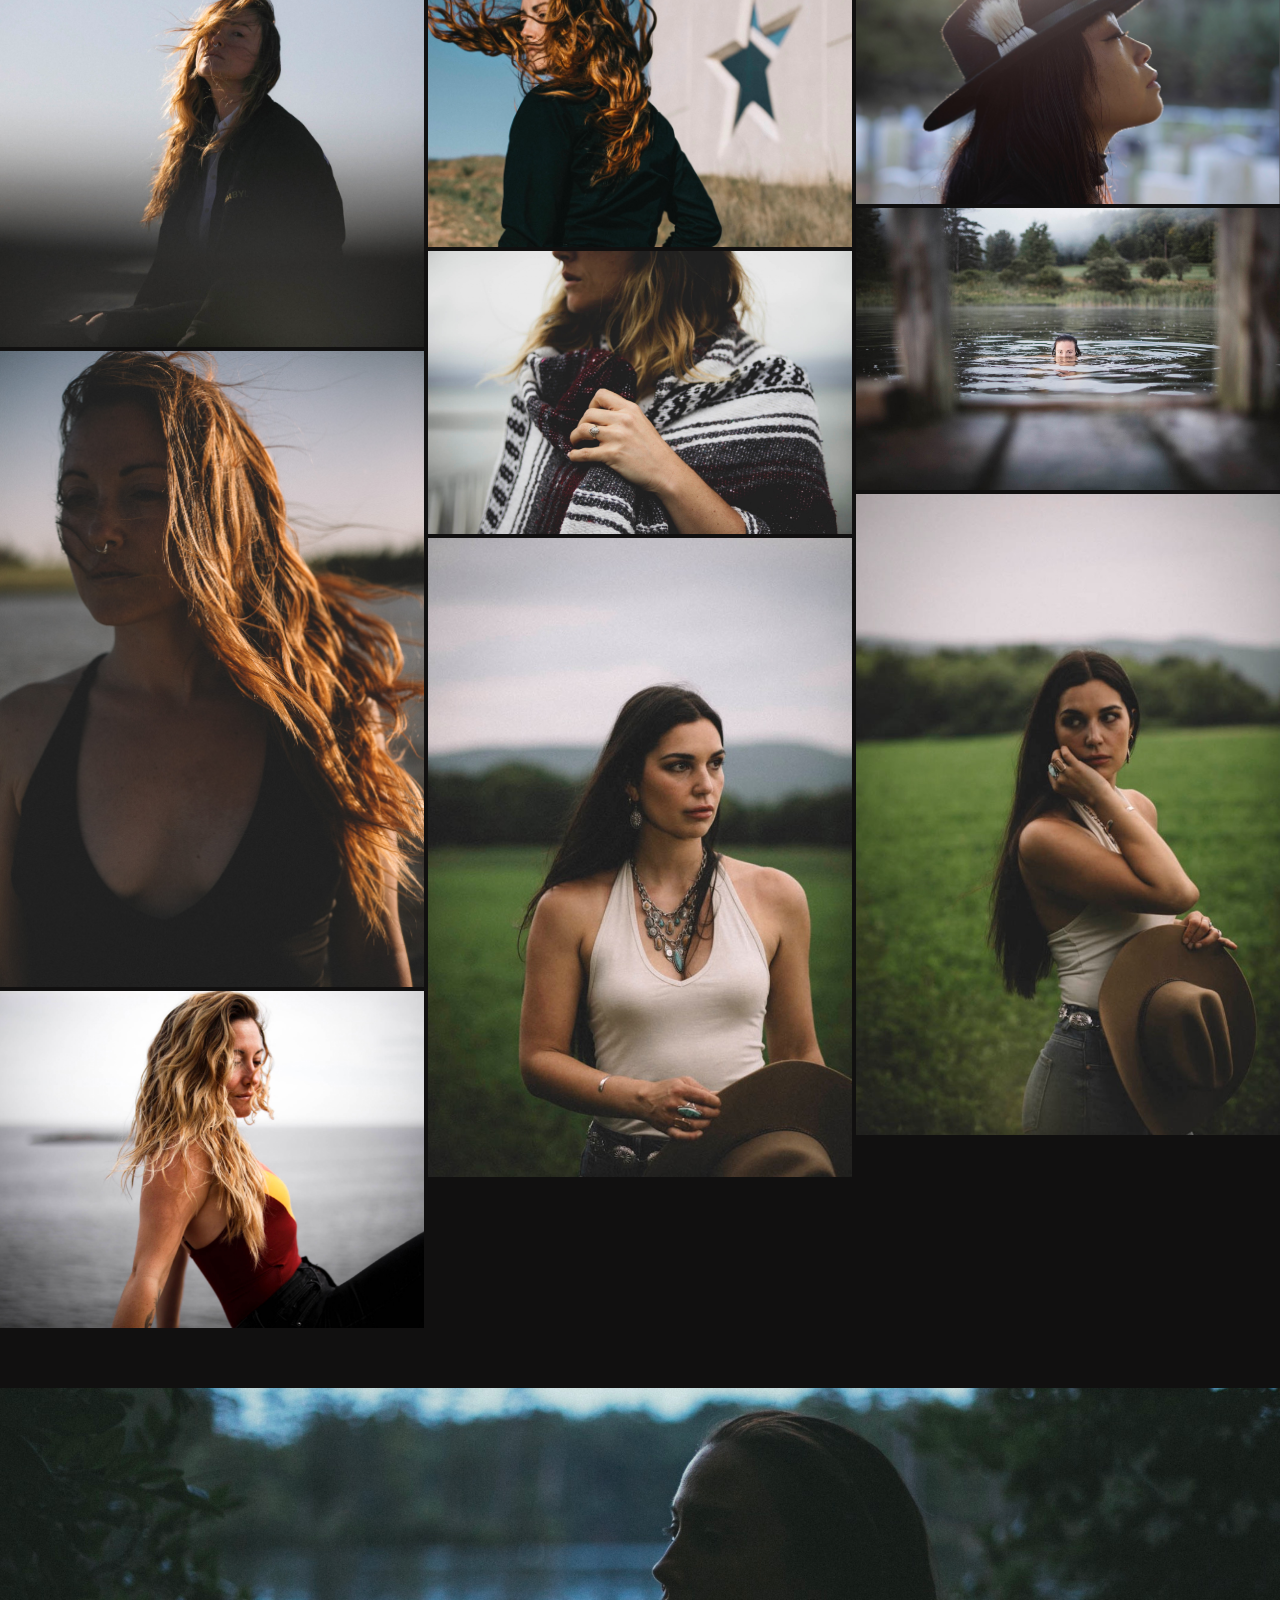
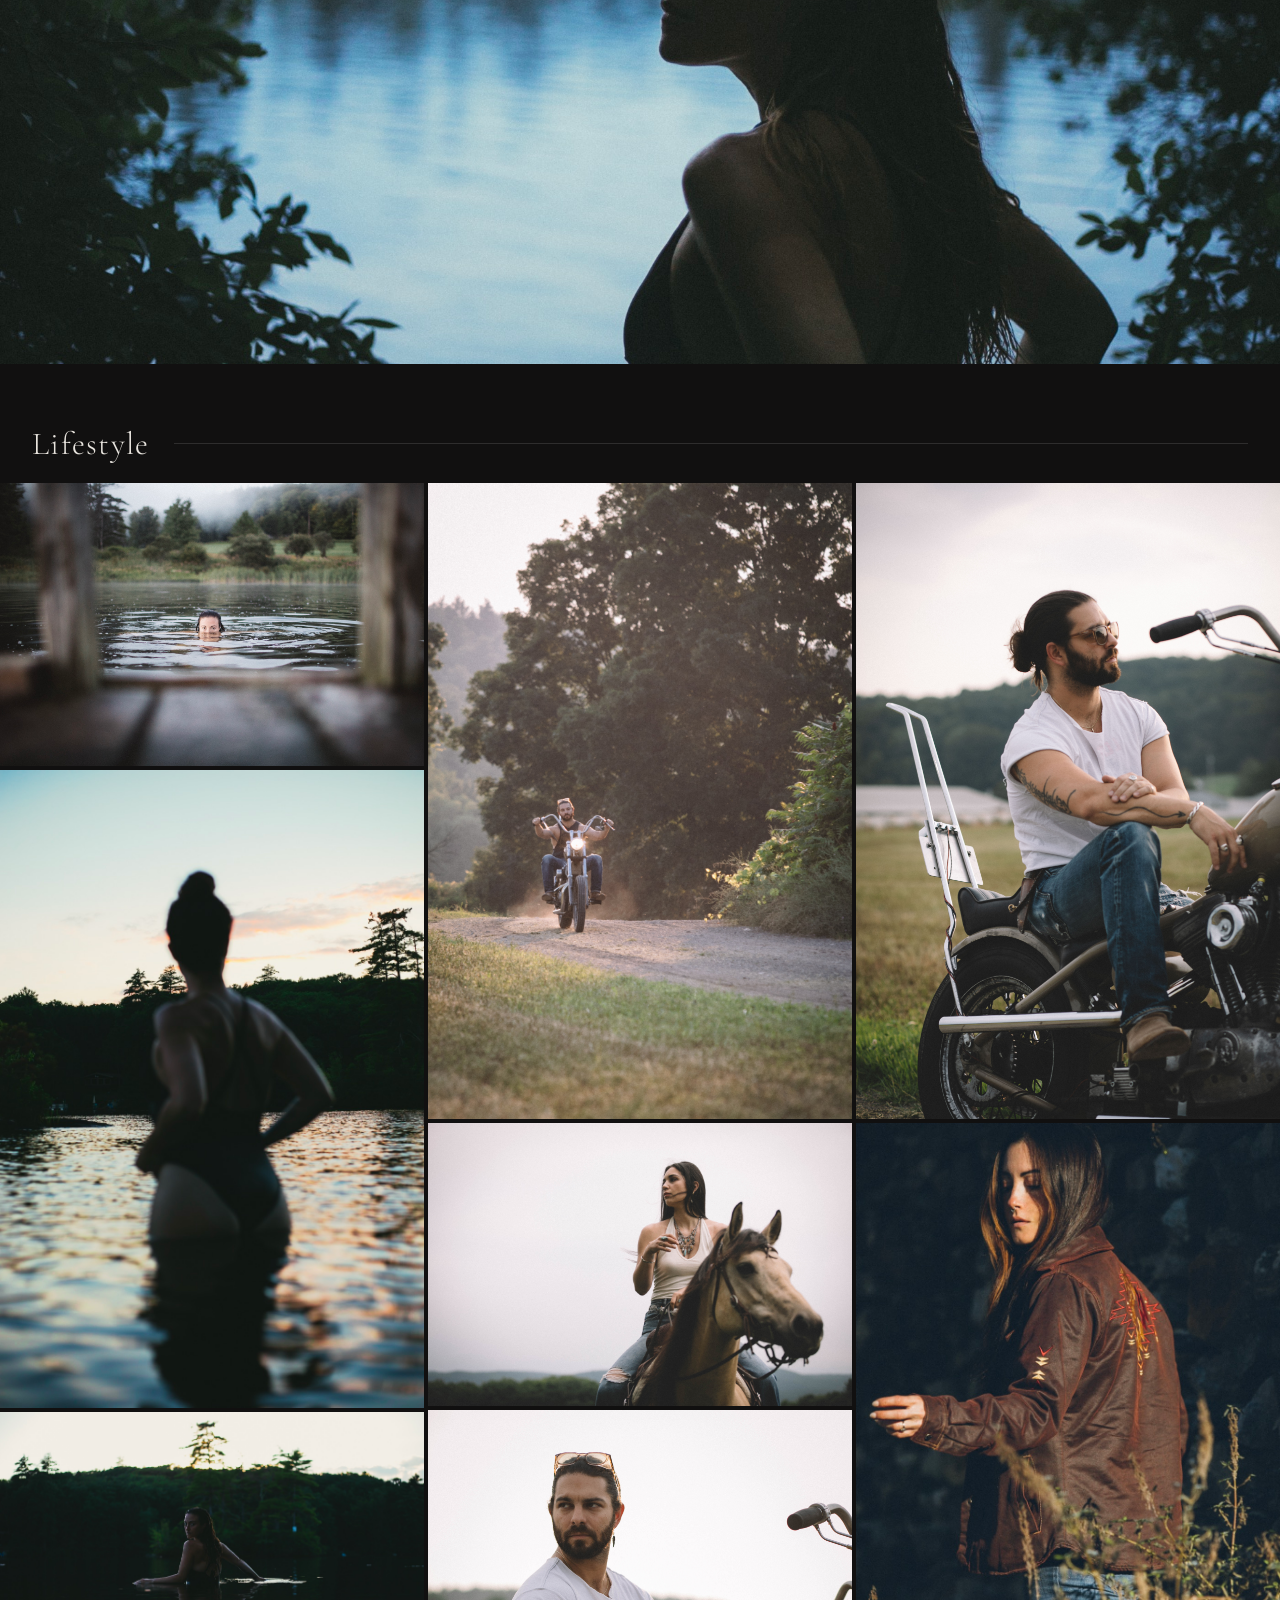
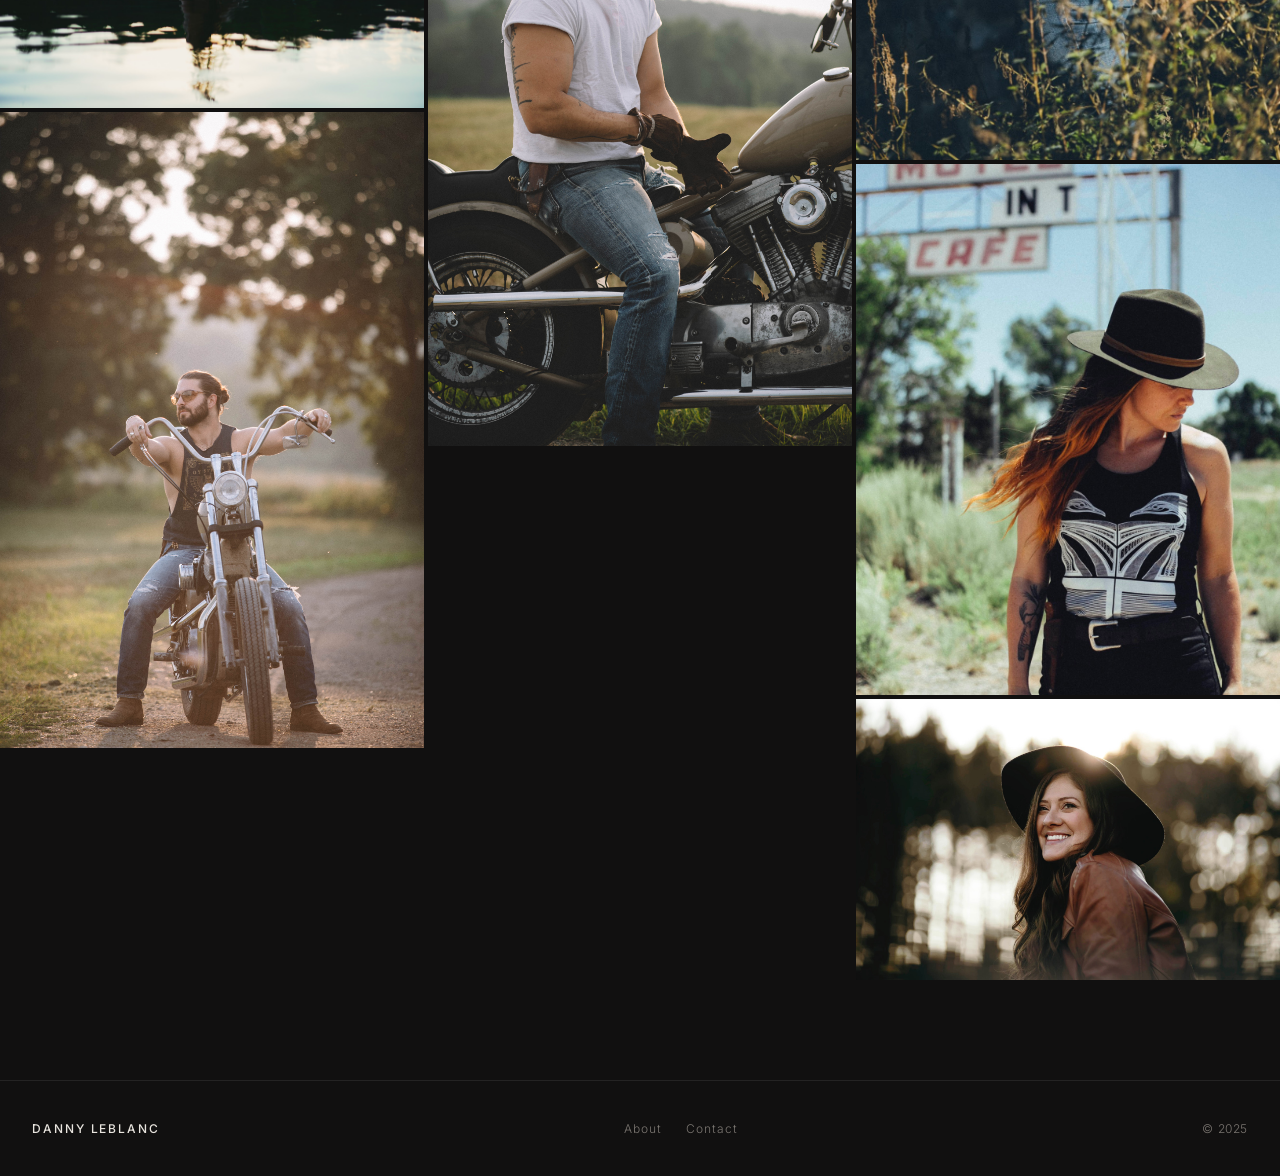
==== commit 72bb5e07: "Remove leaning-post image Co-Authored-By: Claude Opus 4.6 <noreply@anthropic.com>" ====
--- a/index.html
+++ b/index.html
@@ -114,9 +114,6 @@
         <img src="images/equine/buckskin-ride.jpg" alt="Woman riding buckskin horse" loading="lazy">
       </figure>
       <figure class="grid-item">
-        <img src="images/equine/leaning-post.jpg" alt="Cowgirl leaning on fence post" loading="lazy">
-      </figure>
-      <figure class="grid-item">
         <img src="images/equine/forest-rider.jpg" alt="Rider in forest setting" loading="lazy">
       </figure>
       <figure class="grid-item">
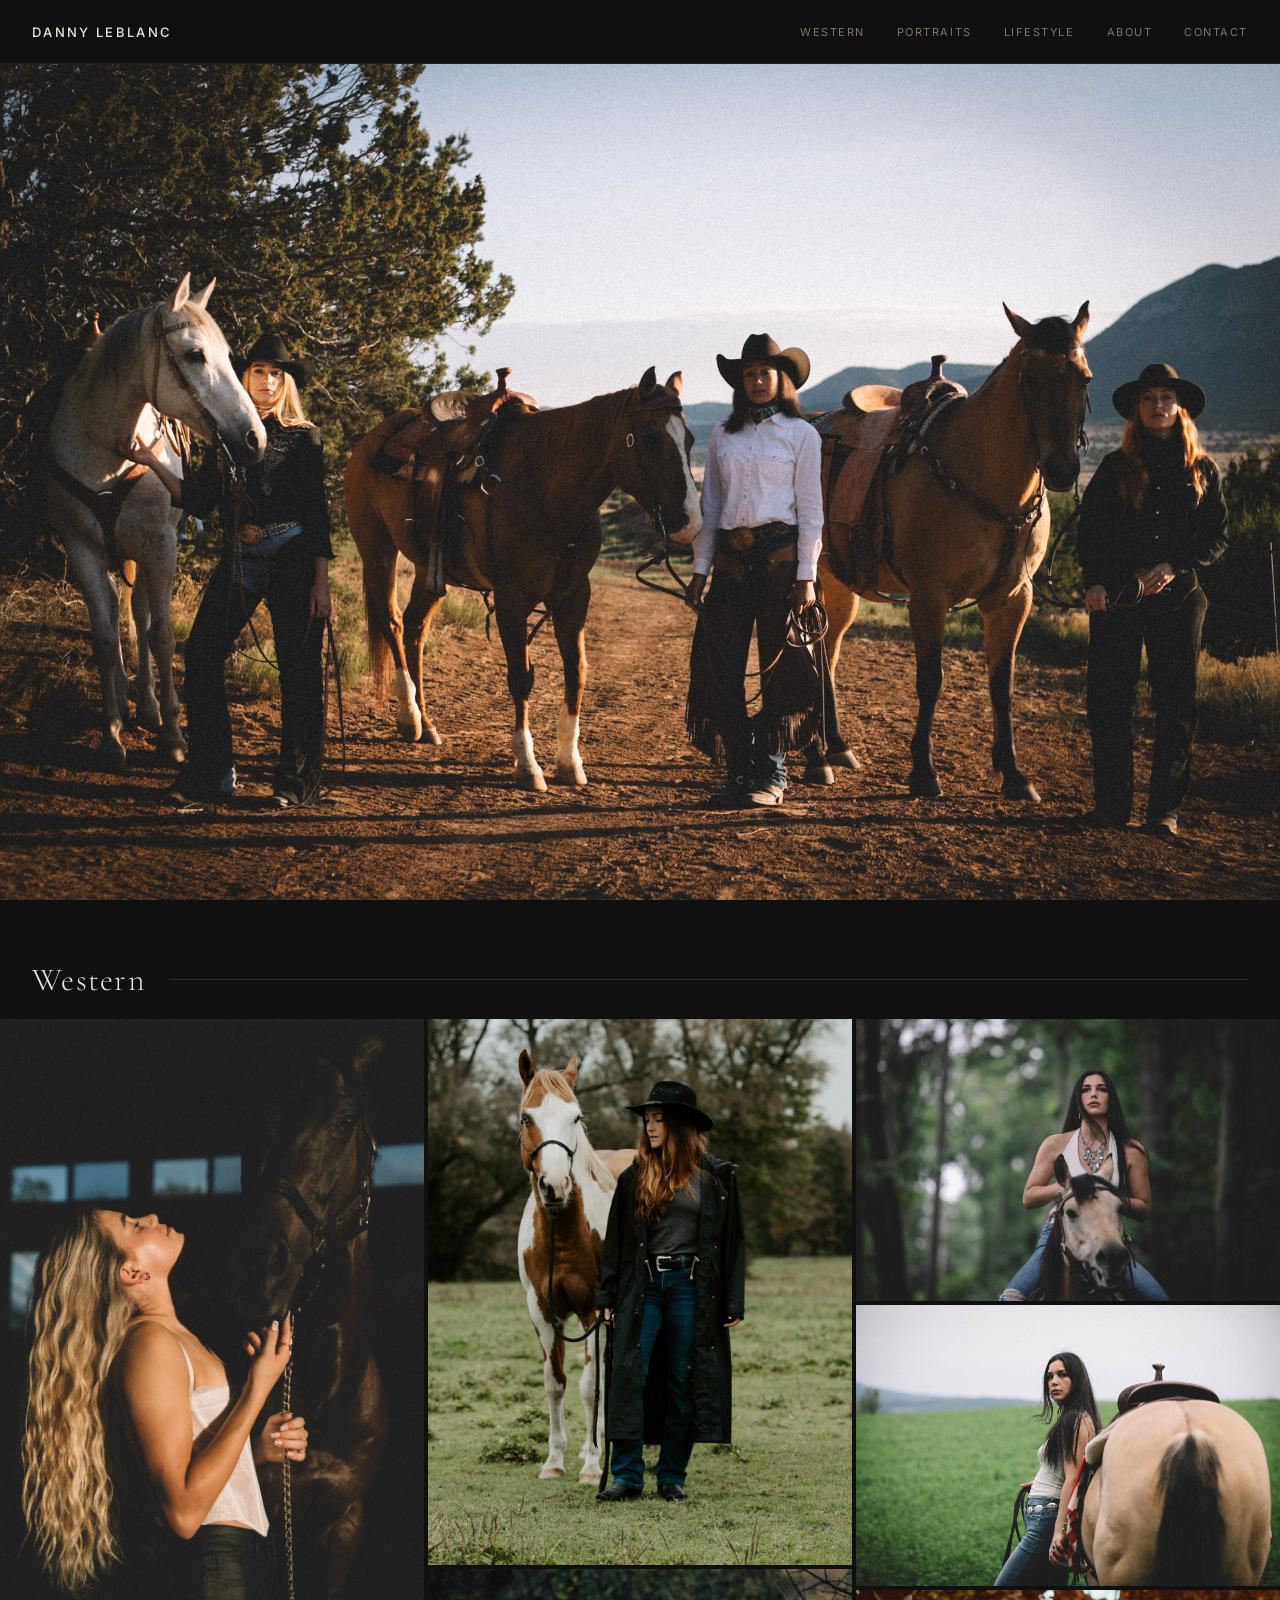
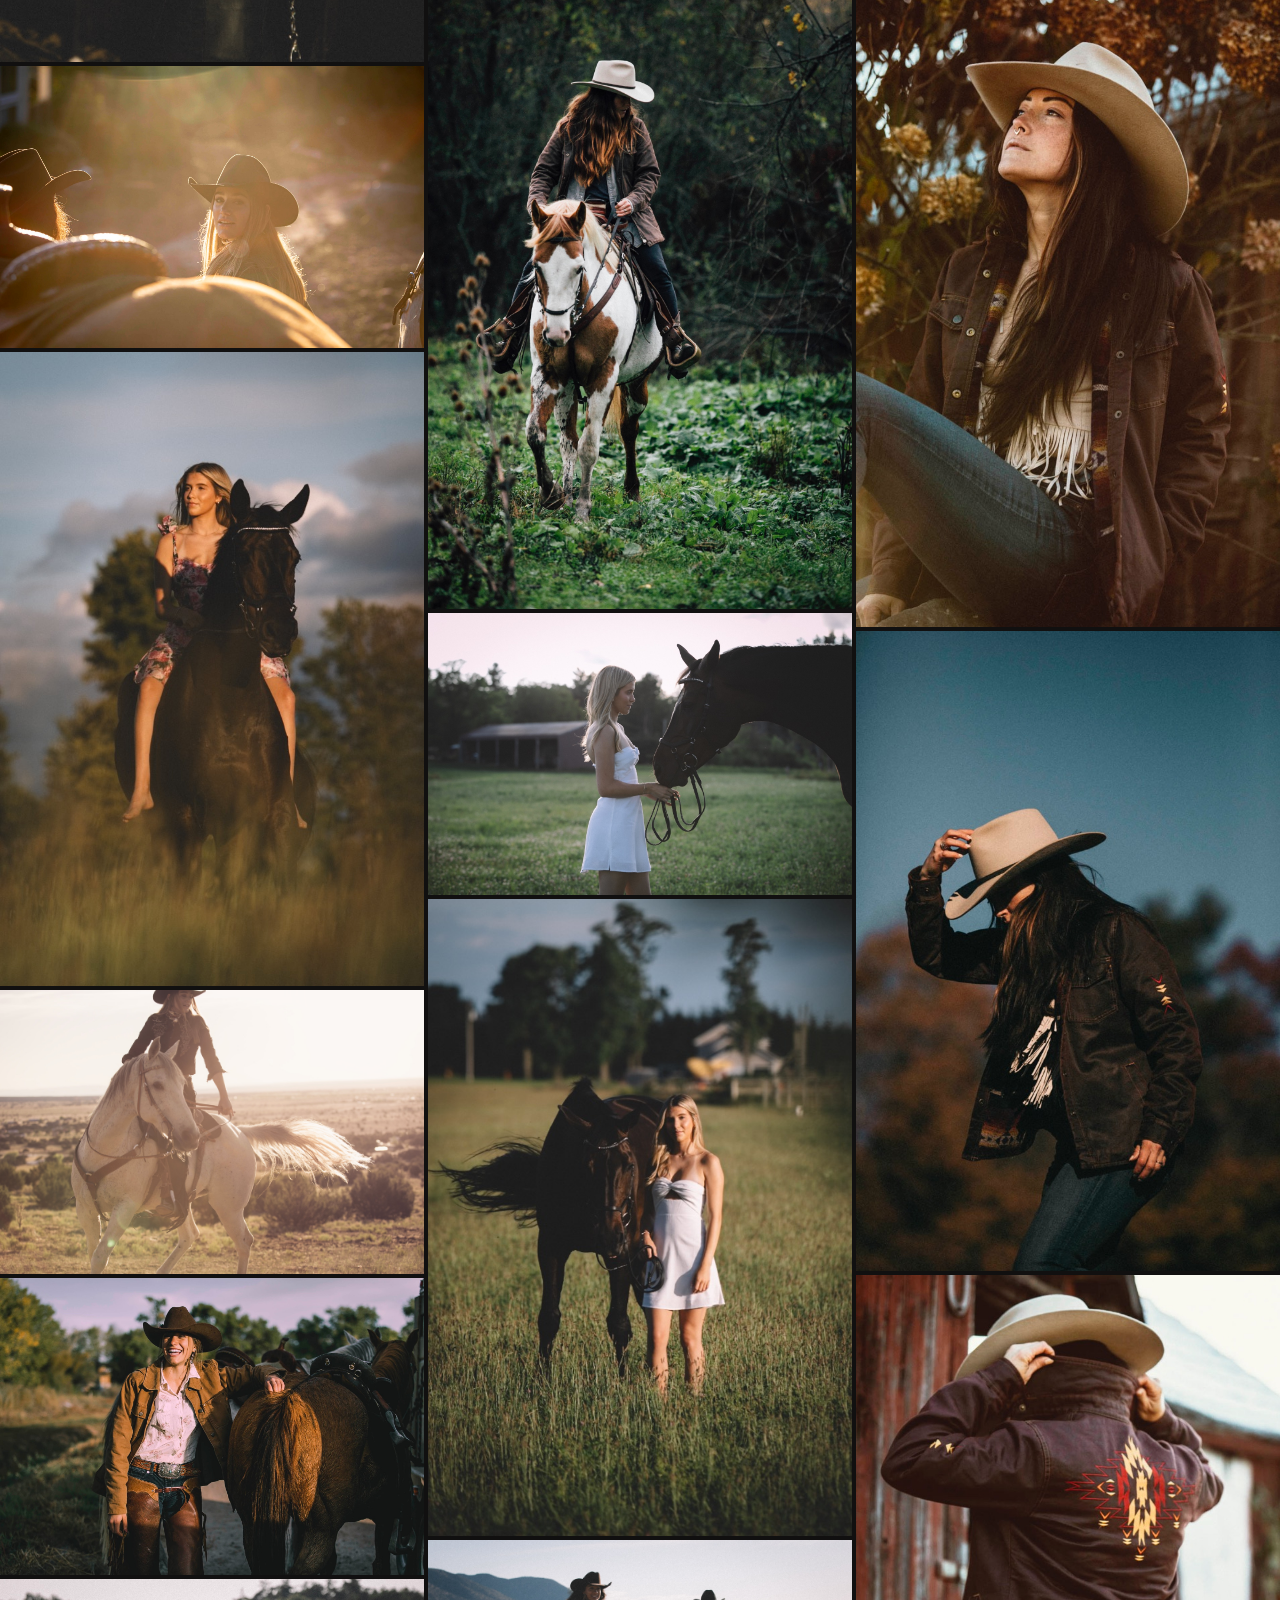
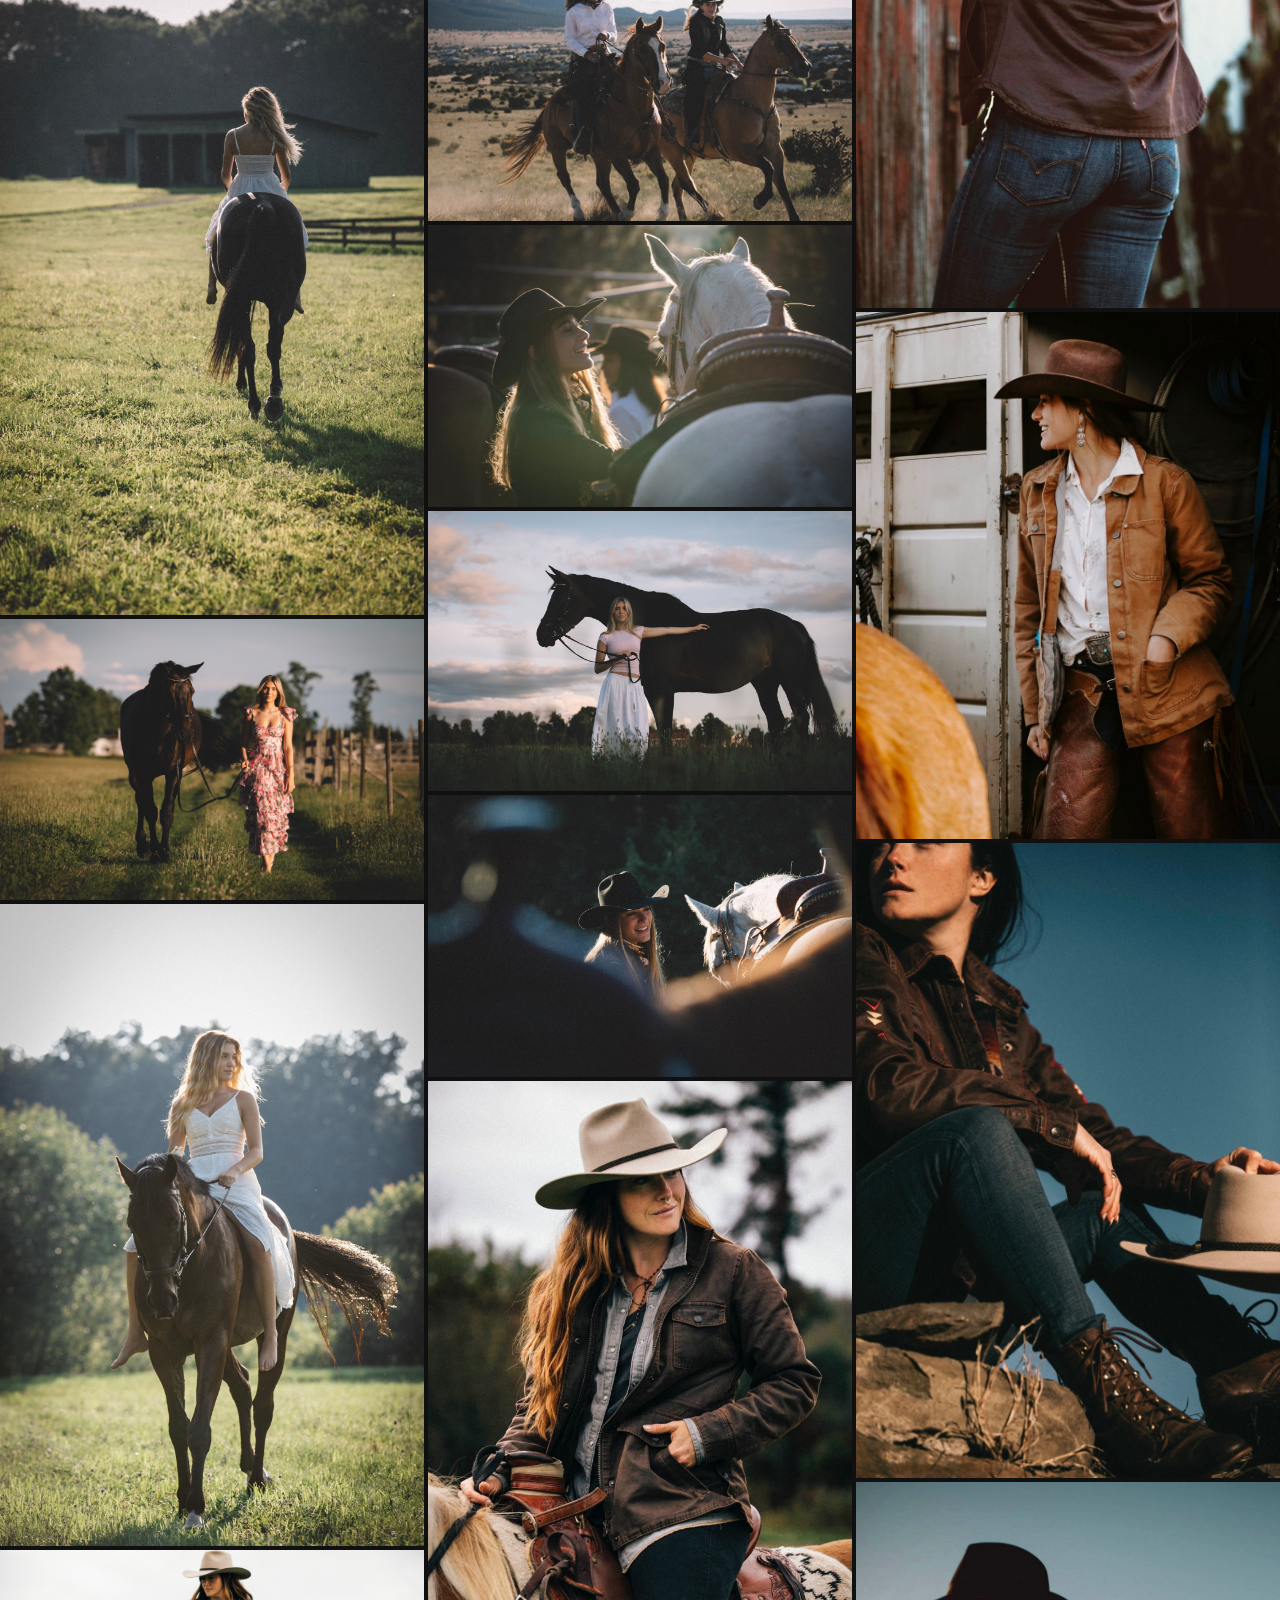
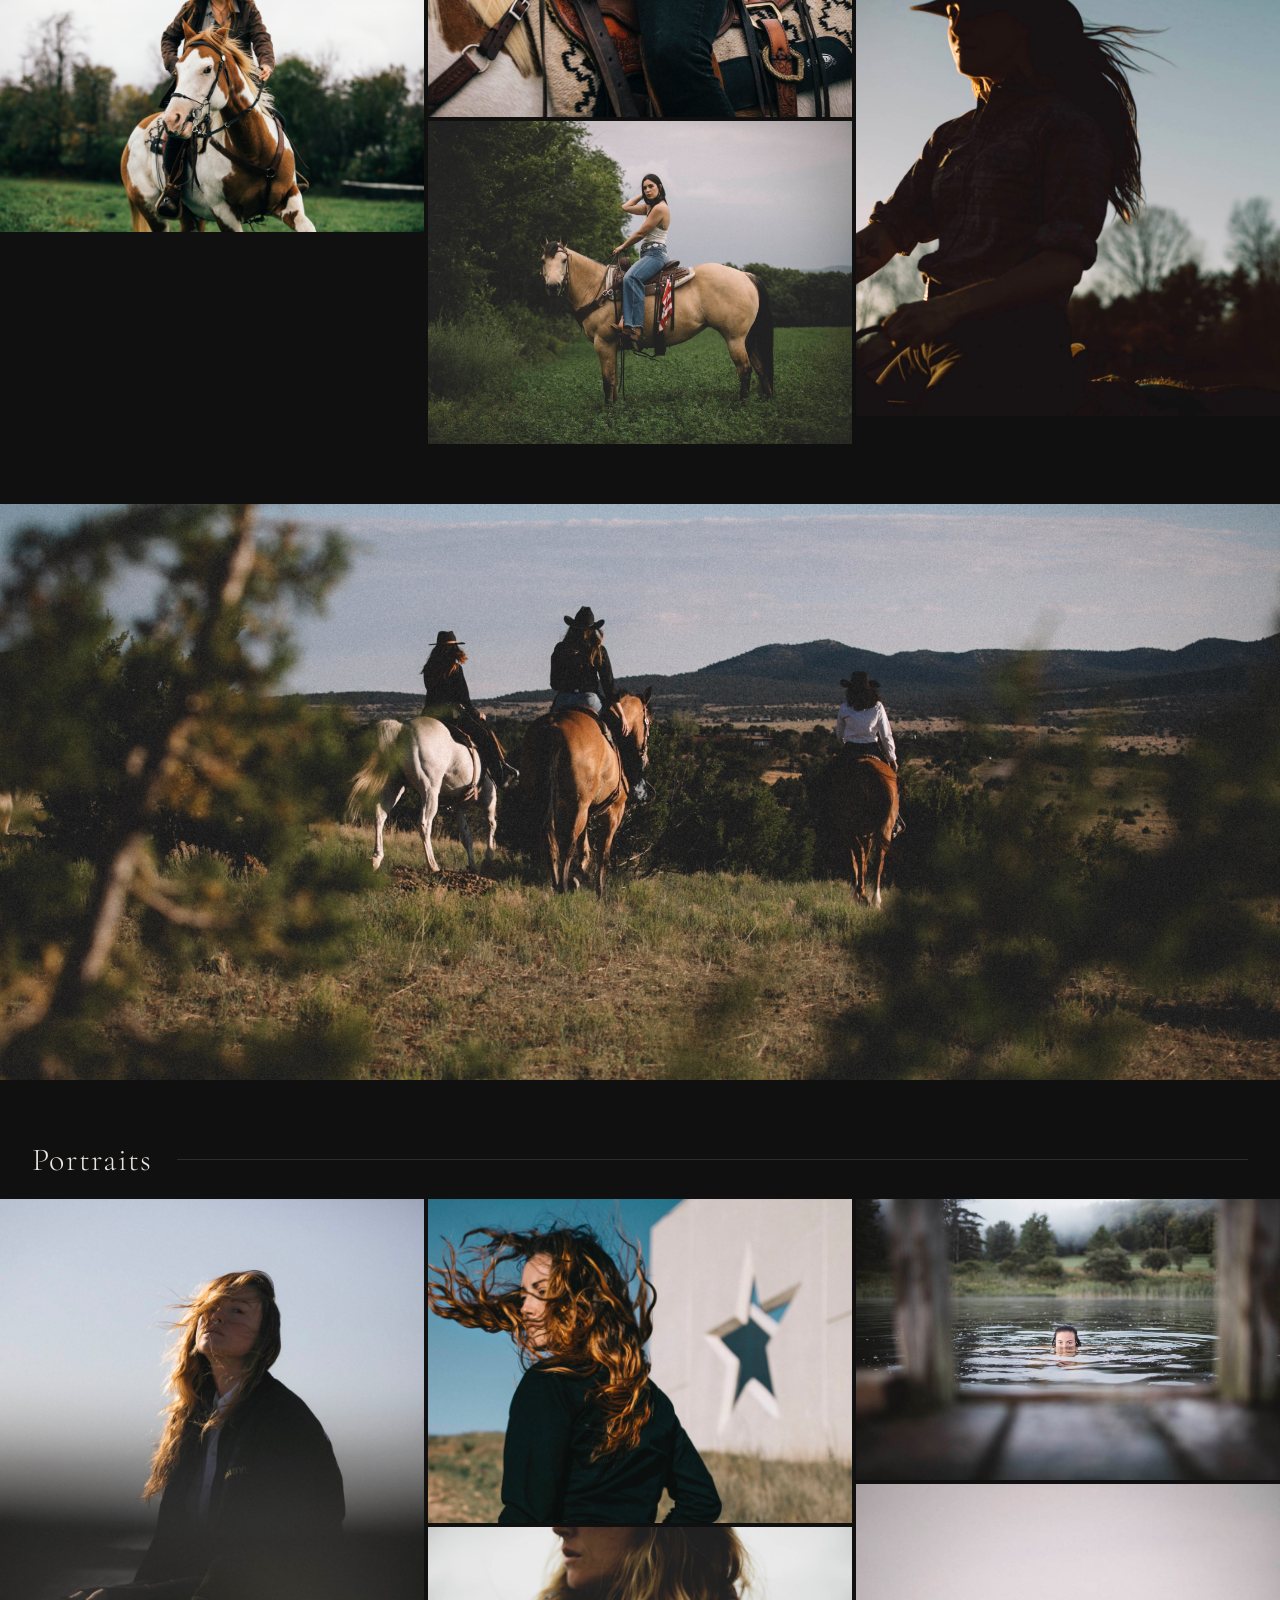
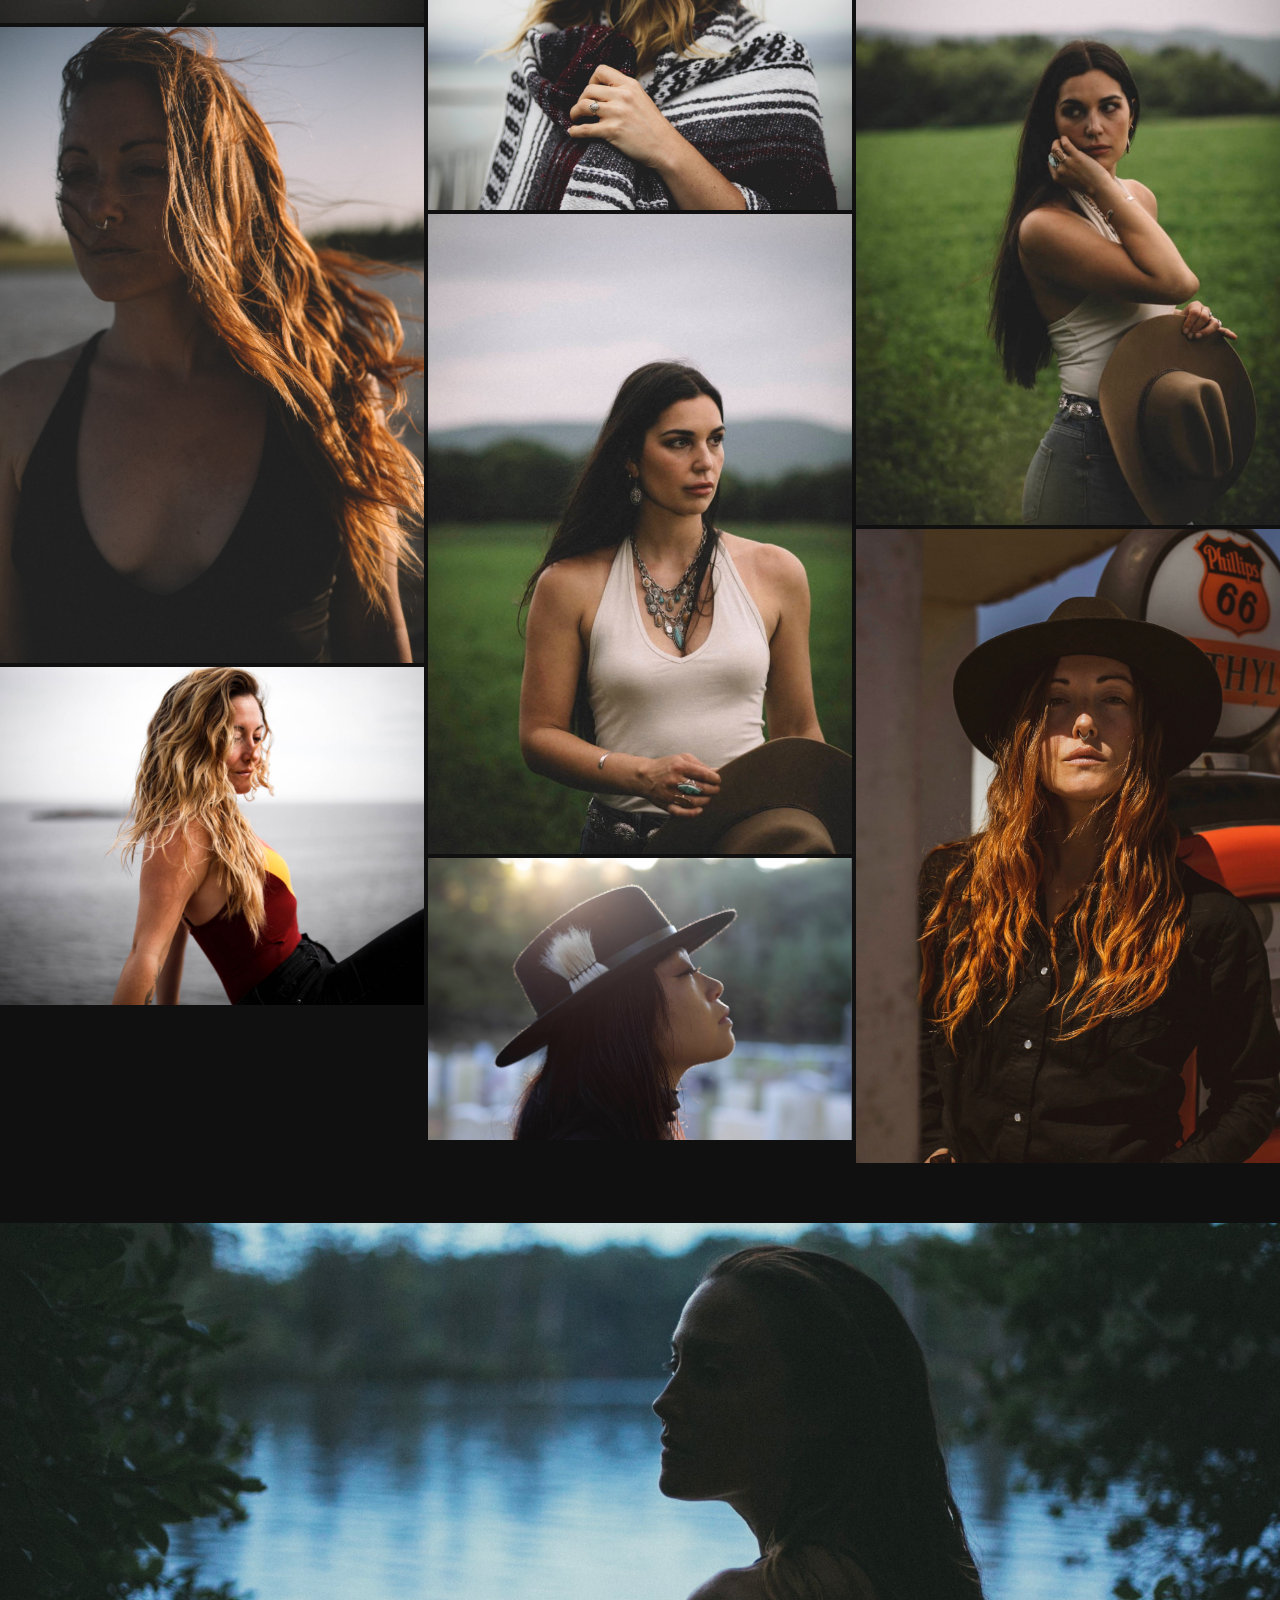
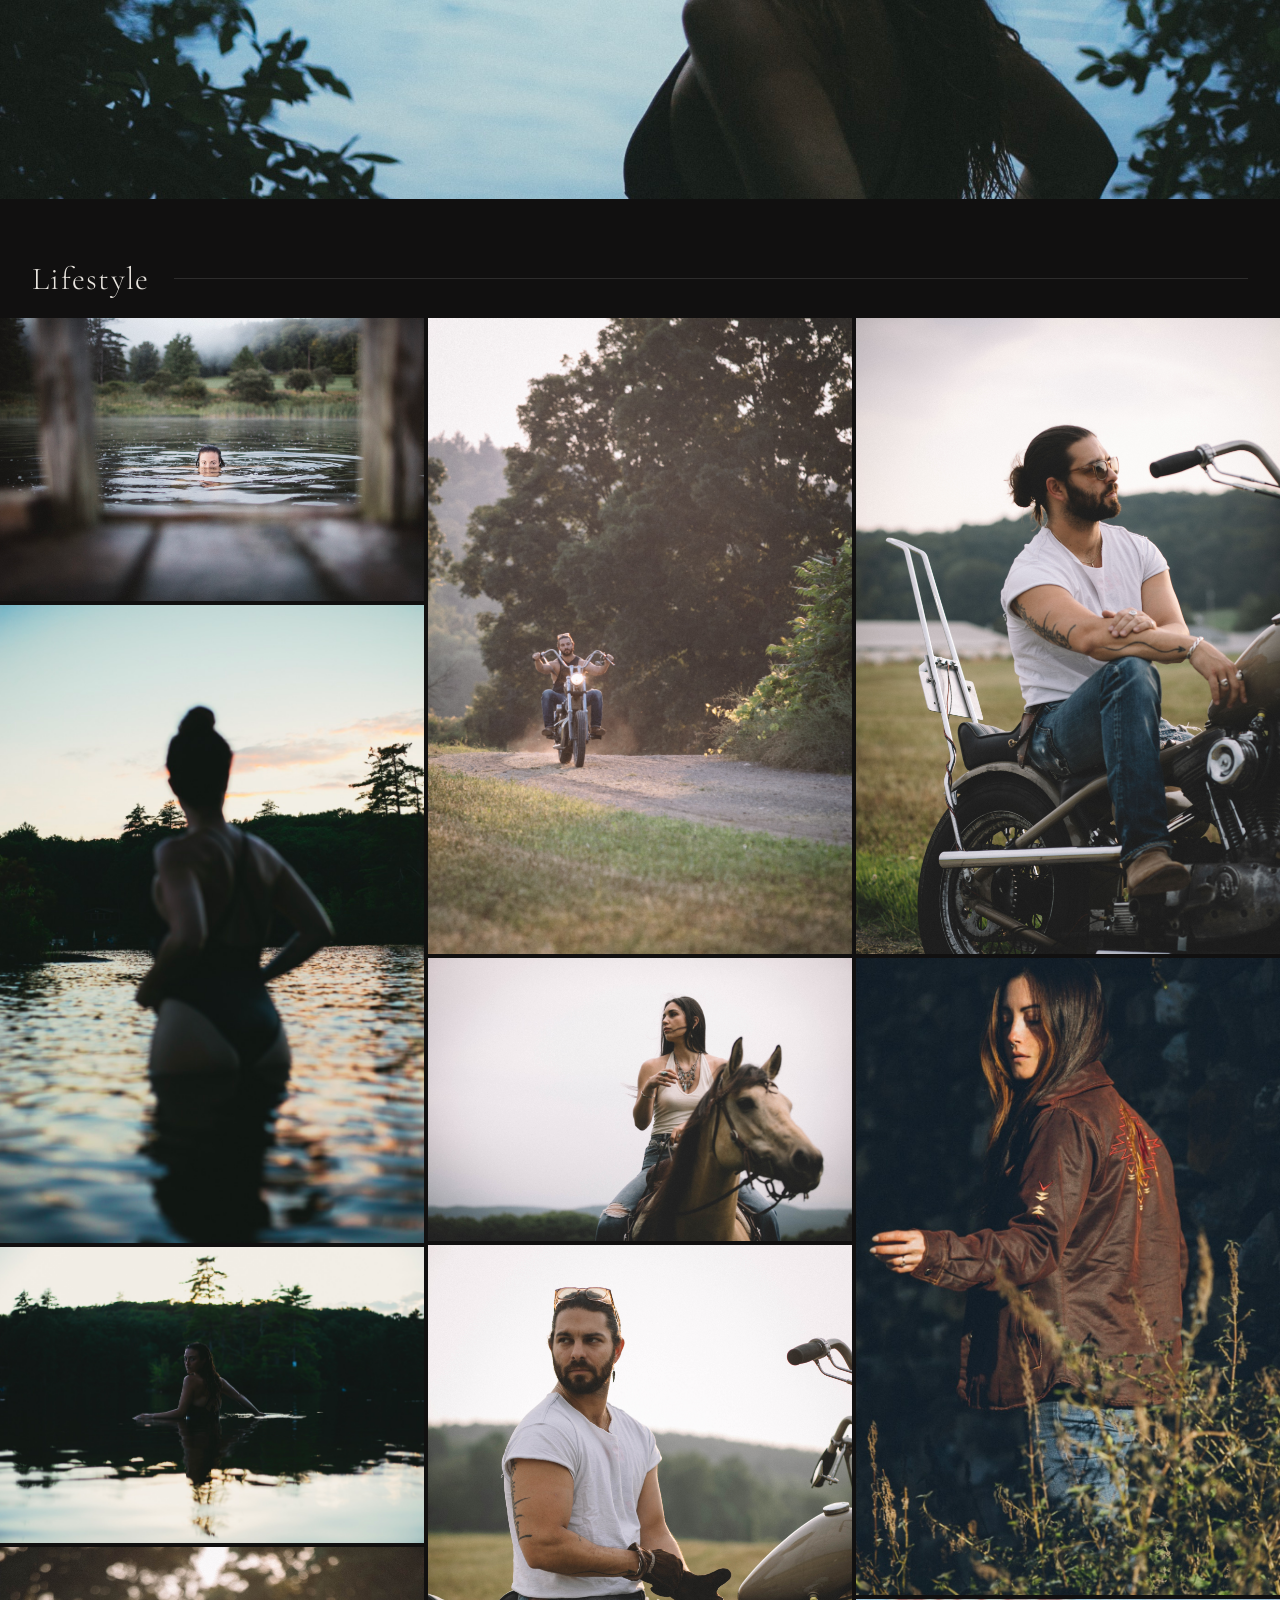
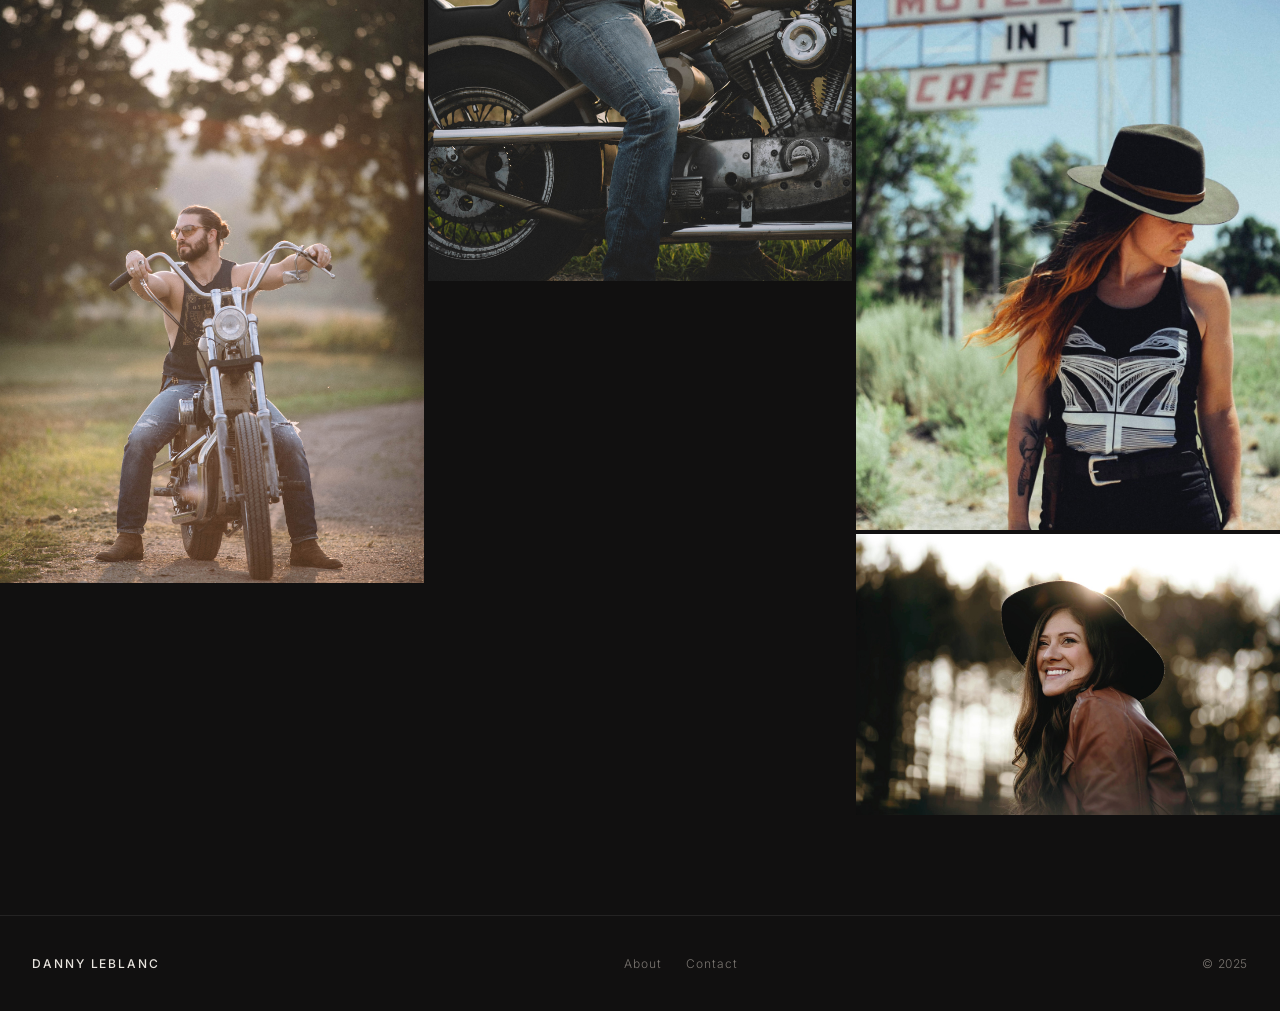
==== commit eb4fb3dd: "Move cowgirl-sunset from Western to Portraits section Co-Authored-By: Claude Opus 4.6 <noreply@anthr" ====
--- a/index.html
+++ b/index.html
@@ -119,9 +119,6 @@
       <figure class="grid-item">
         <img src="images/equine/beside-buckskin.jpg" alt="Standing beside buckskin horse" loading="lazy">
       </figure>
-      <figure class="grid-item">
-        <img src="images/equine/cowgirl-sunset.jpg" alt="Cowgirl silhouette at sunset" loading="lazy">
-      </figure>
       <!-- Western portraits -->
       <figure class="grid-item">
         <img src="images/portraits/autumn-gaze.jpg" alt="Cowgirl gazing upward in autumn light" loading="lazy">
@@ -183,6 +180,9 @@
       </figure>
       <figure class="grid-item">
         <img src="images/portraits/hat-behind.jpg" alt="Turned away holding hat" loading="lazy">
+      </figure>
+      <figure class="grid-item">
+        <img src="images/equine/cowgirl-sunset.jpg" alt="Cowgirl silhouette at sunset" loading="lazy">
       </figure>
     </div>
   </section>
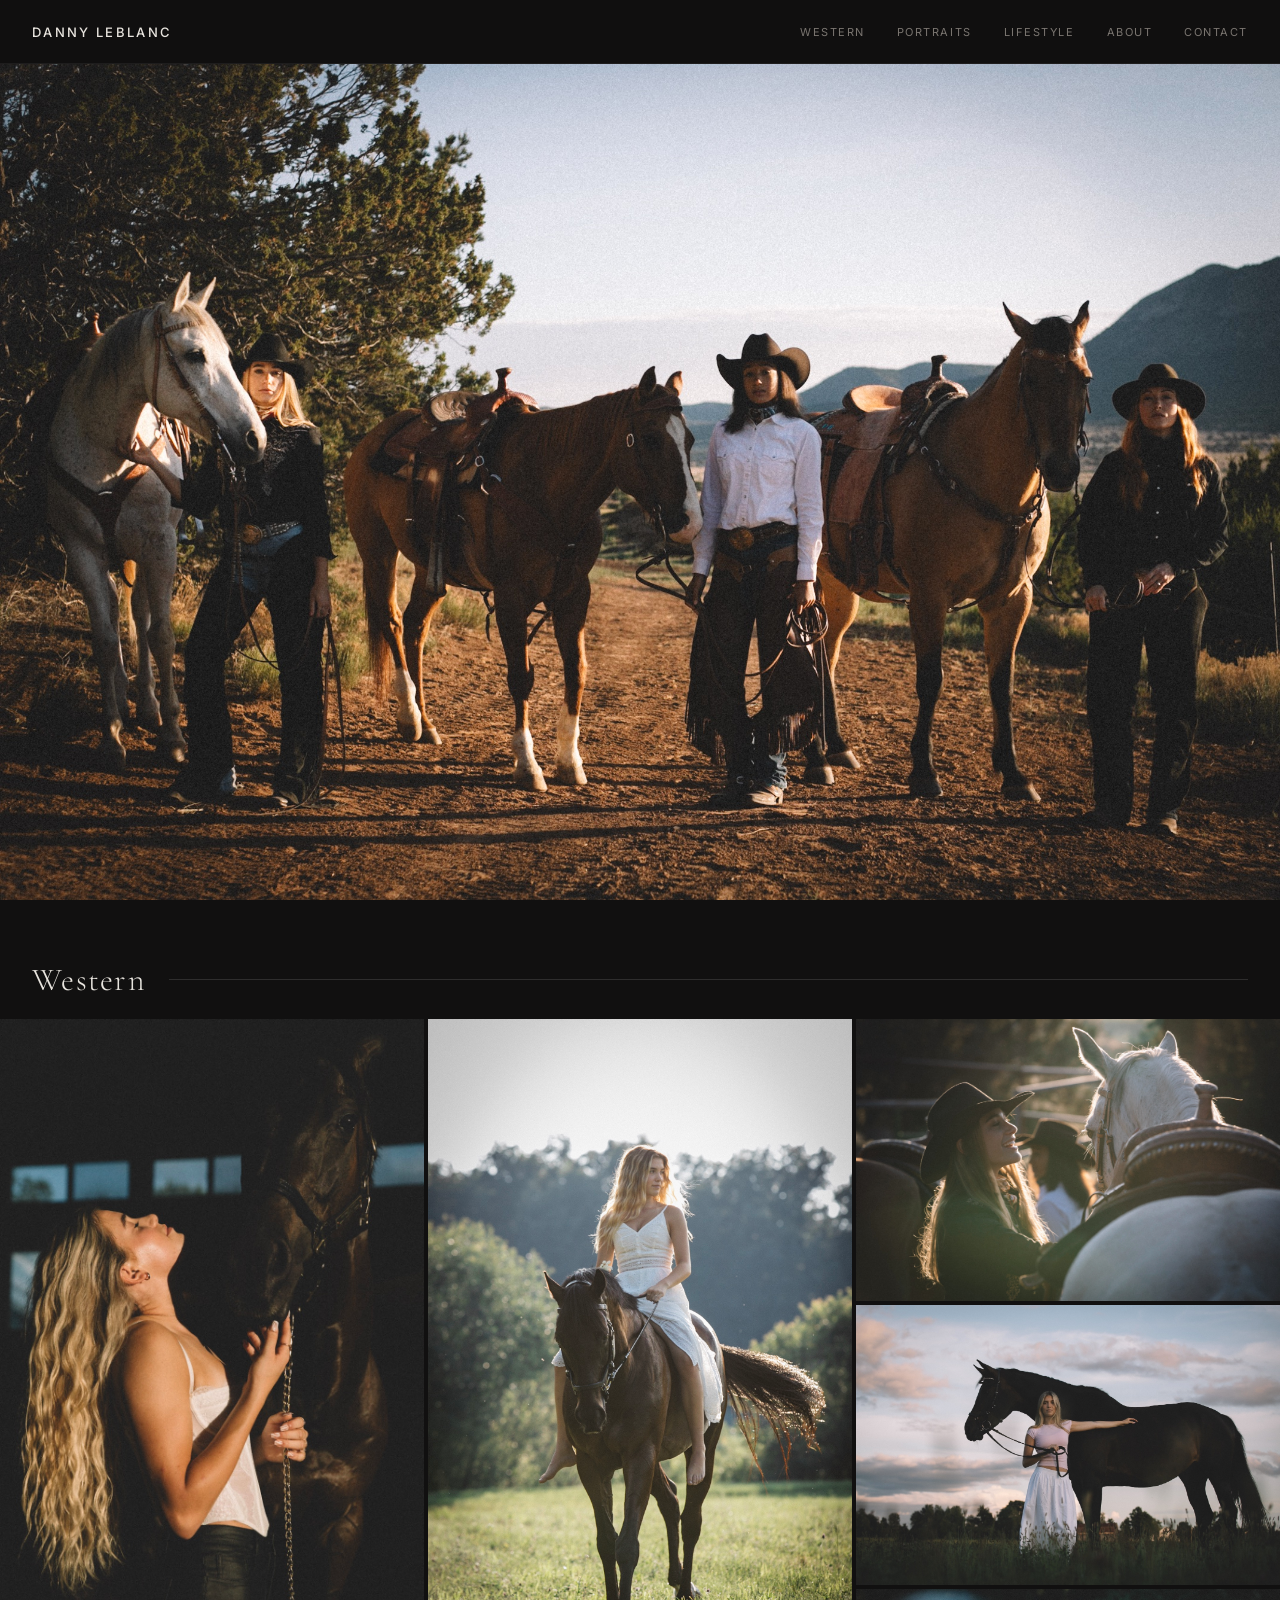
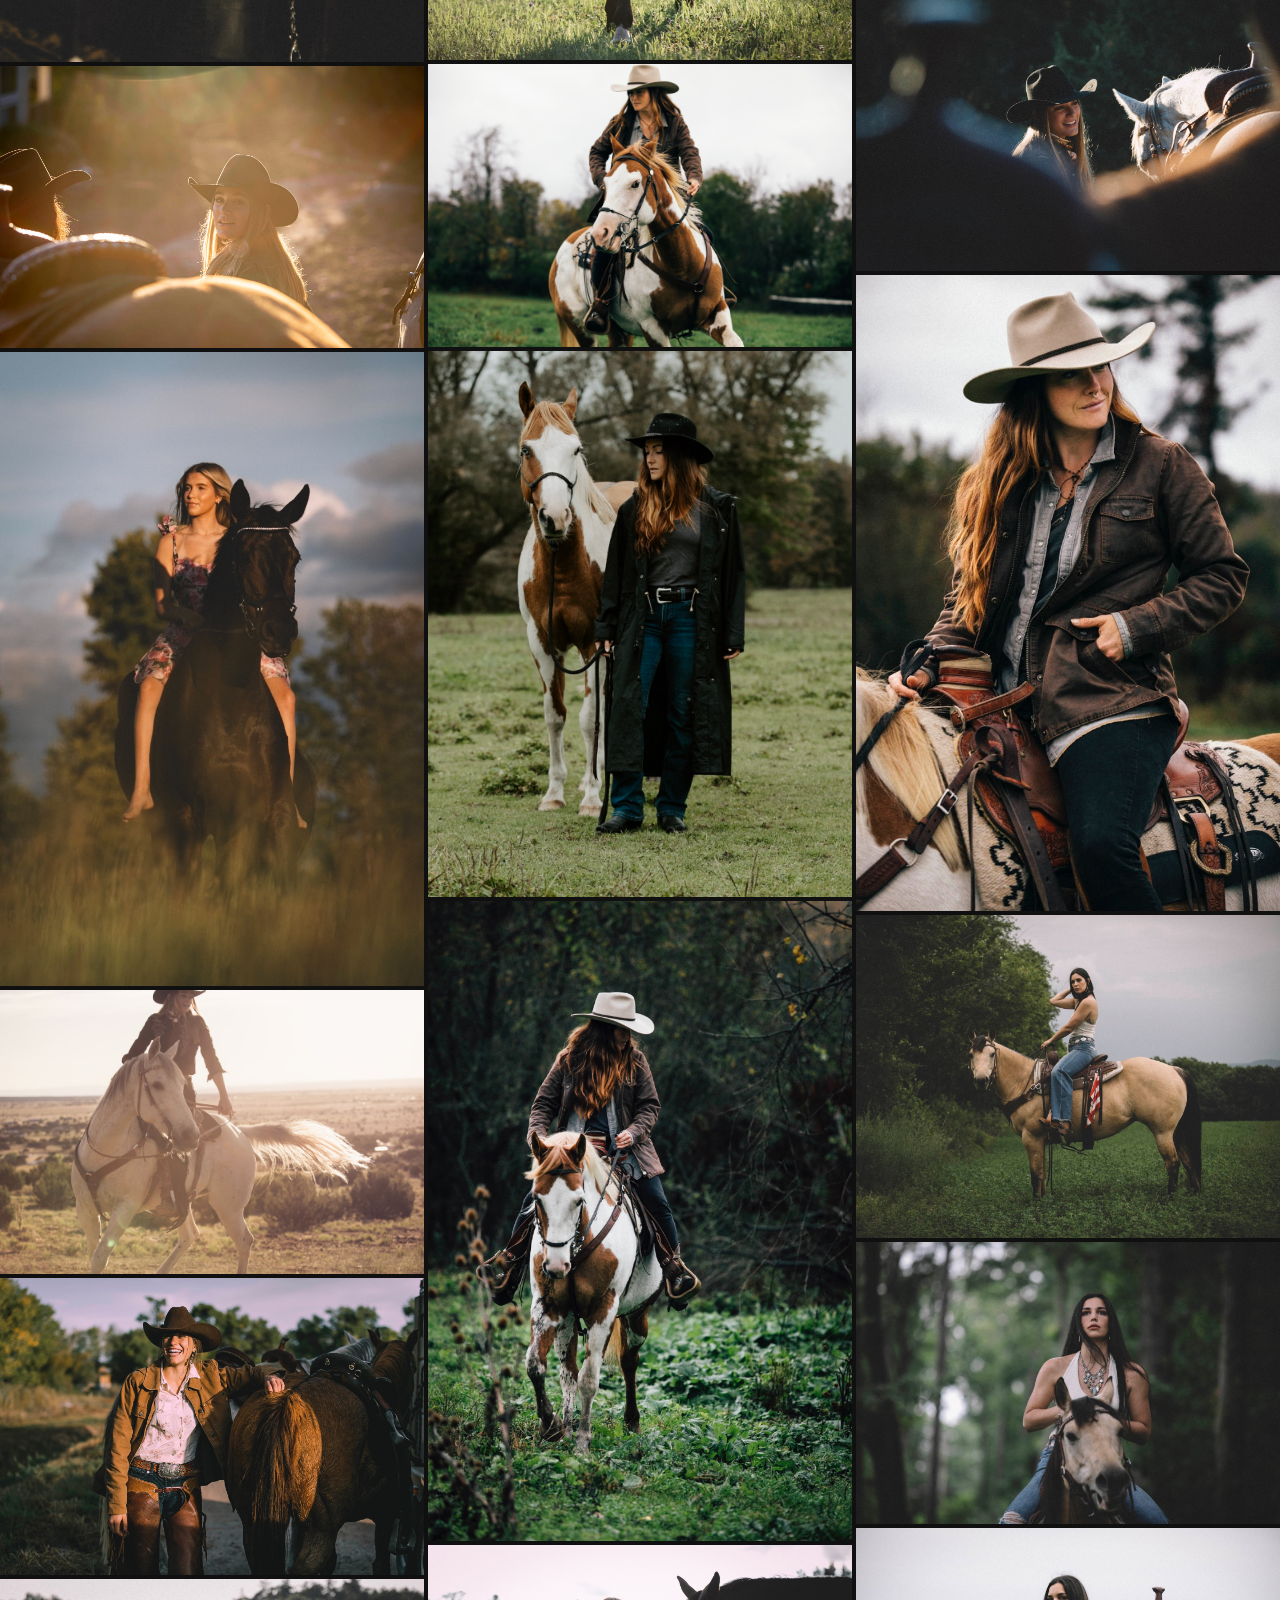
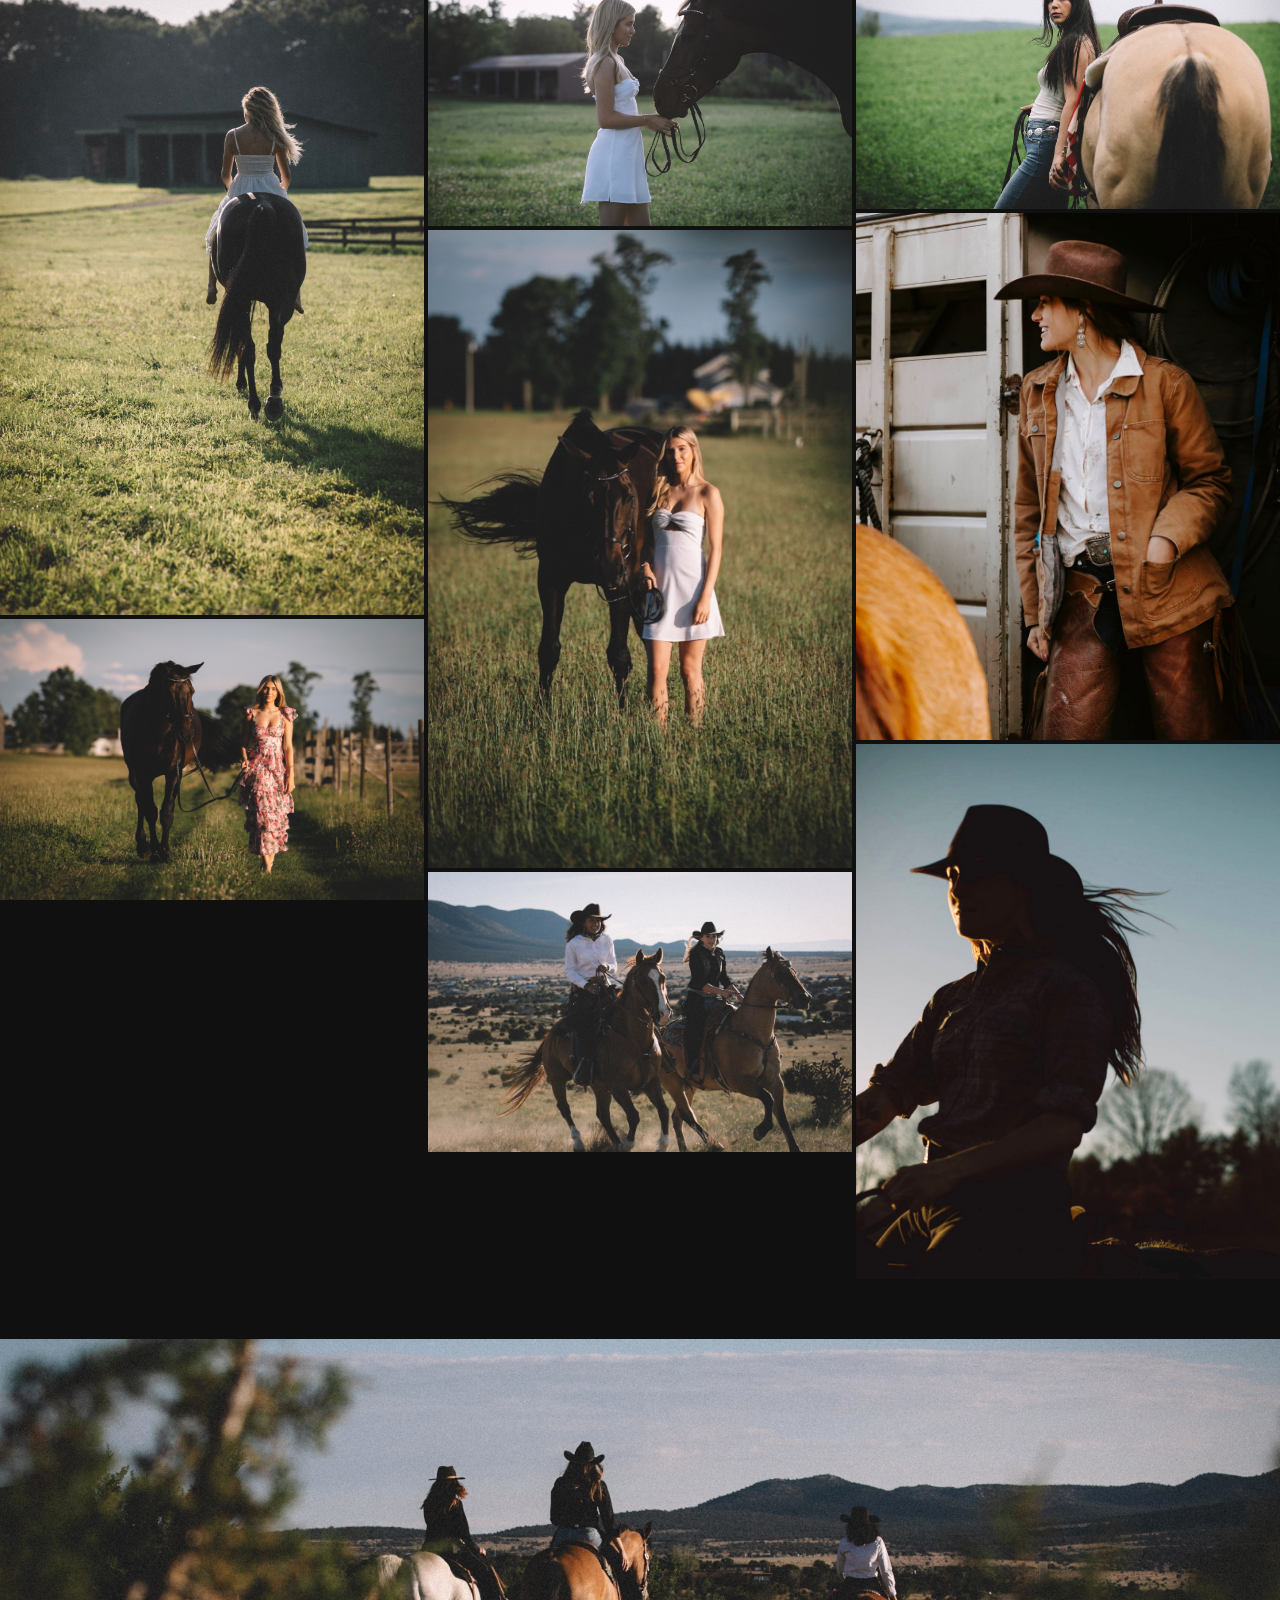
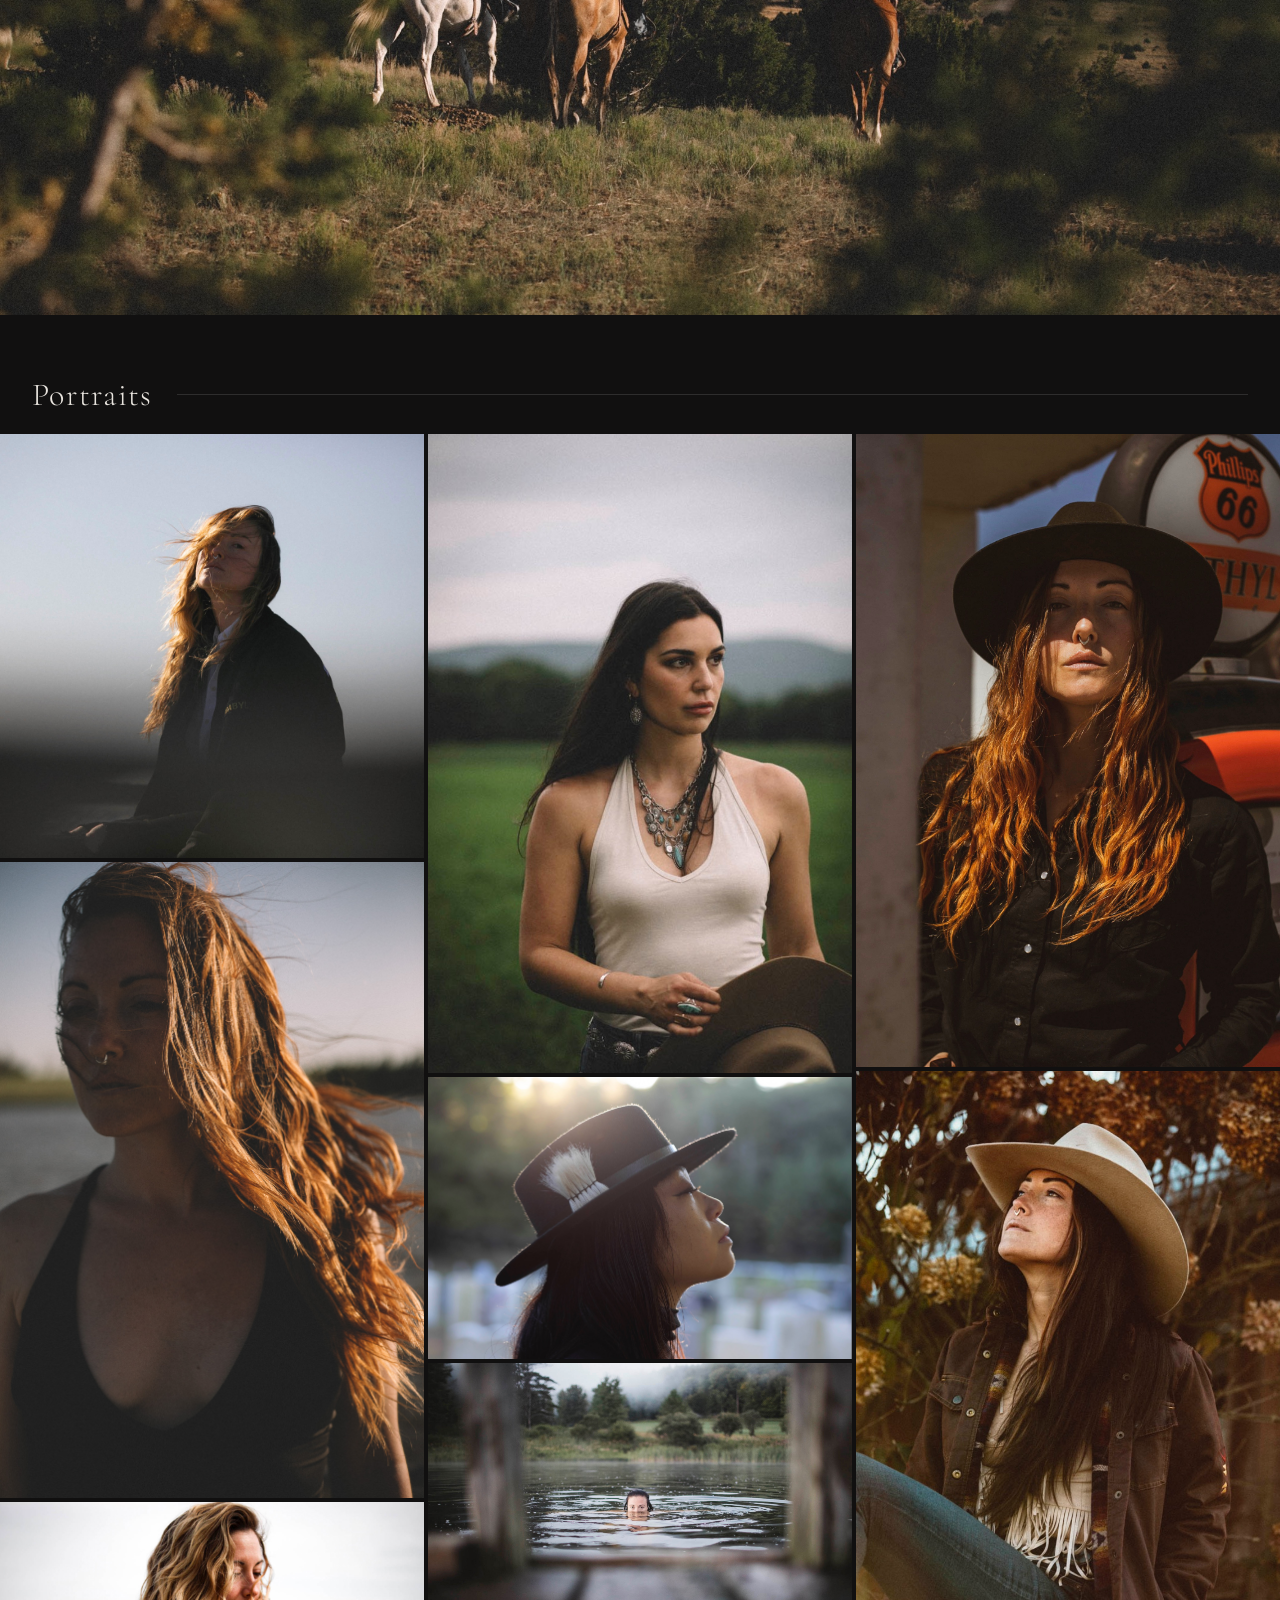
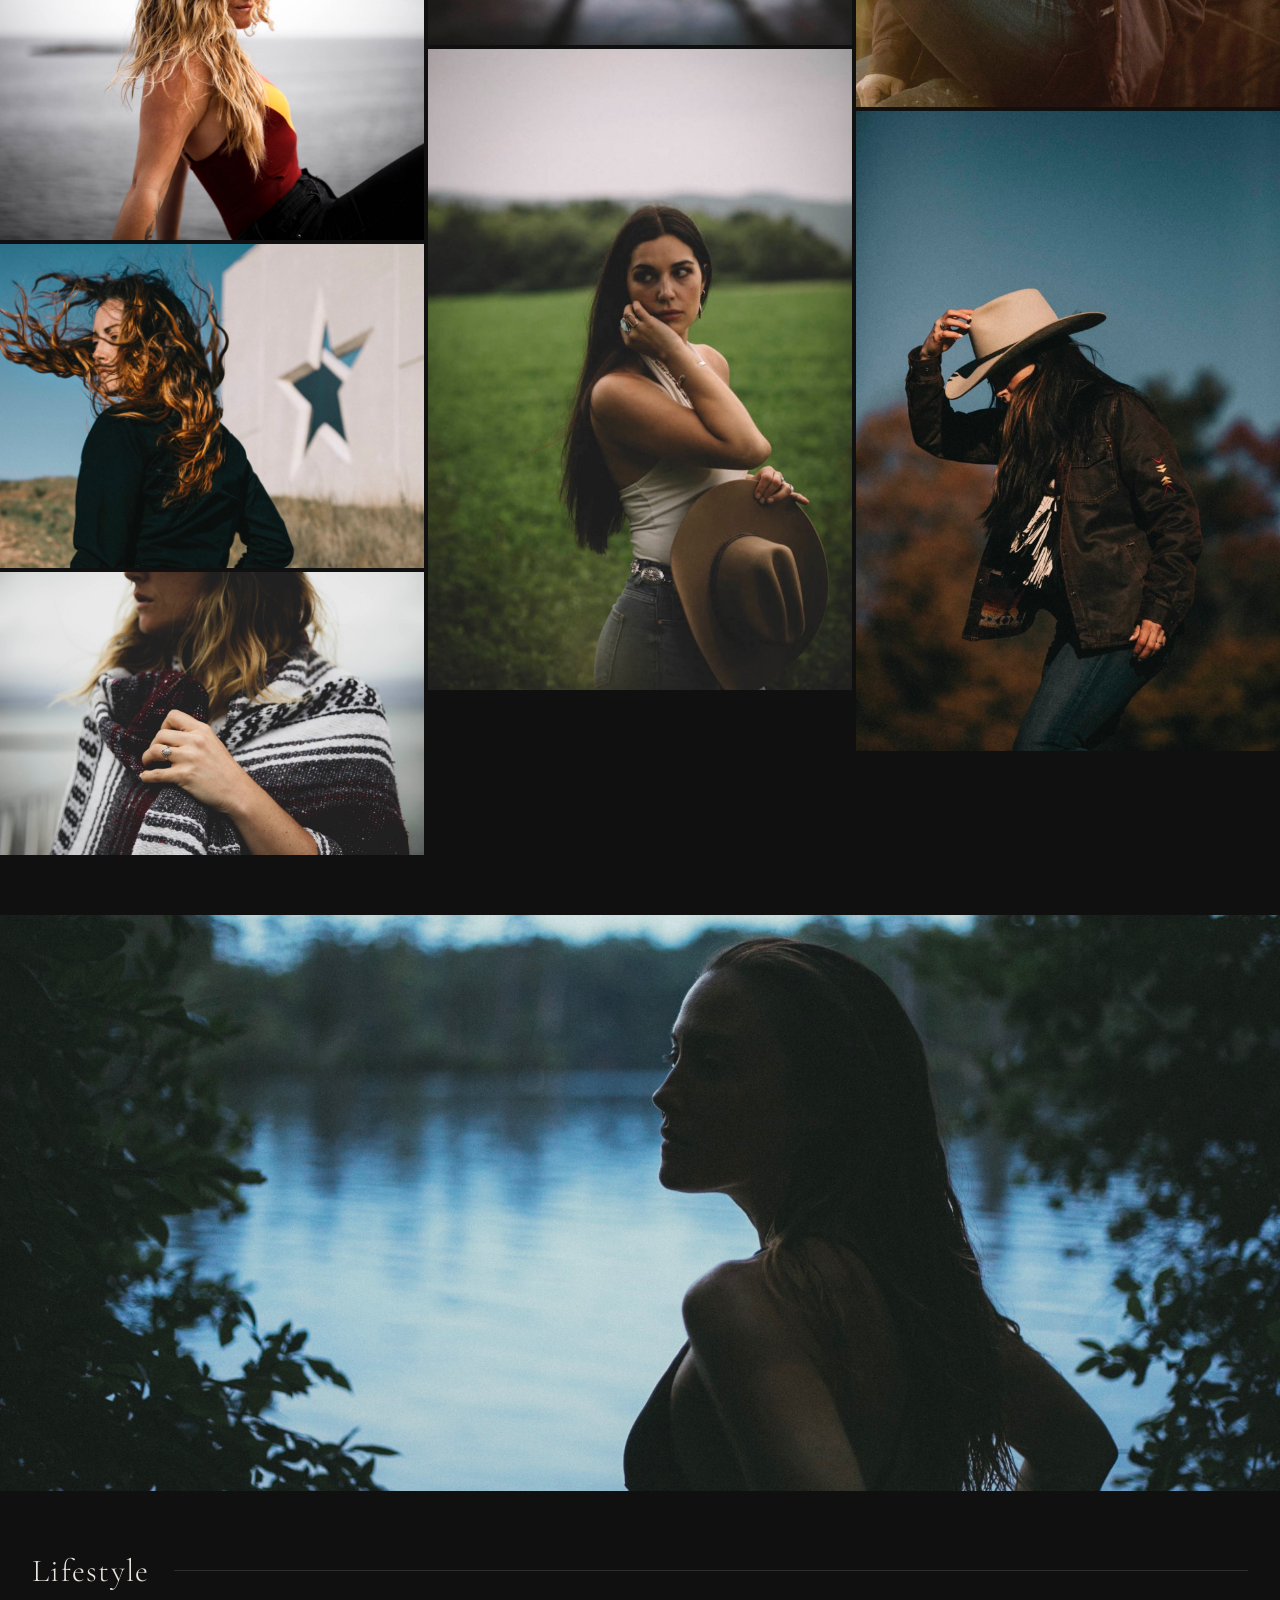
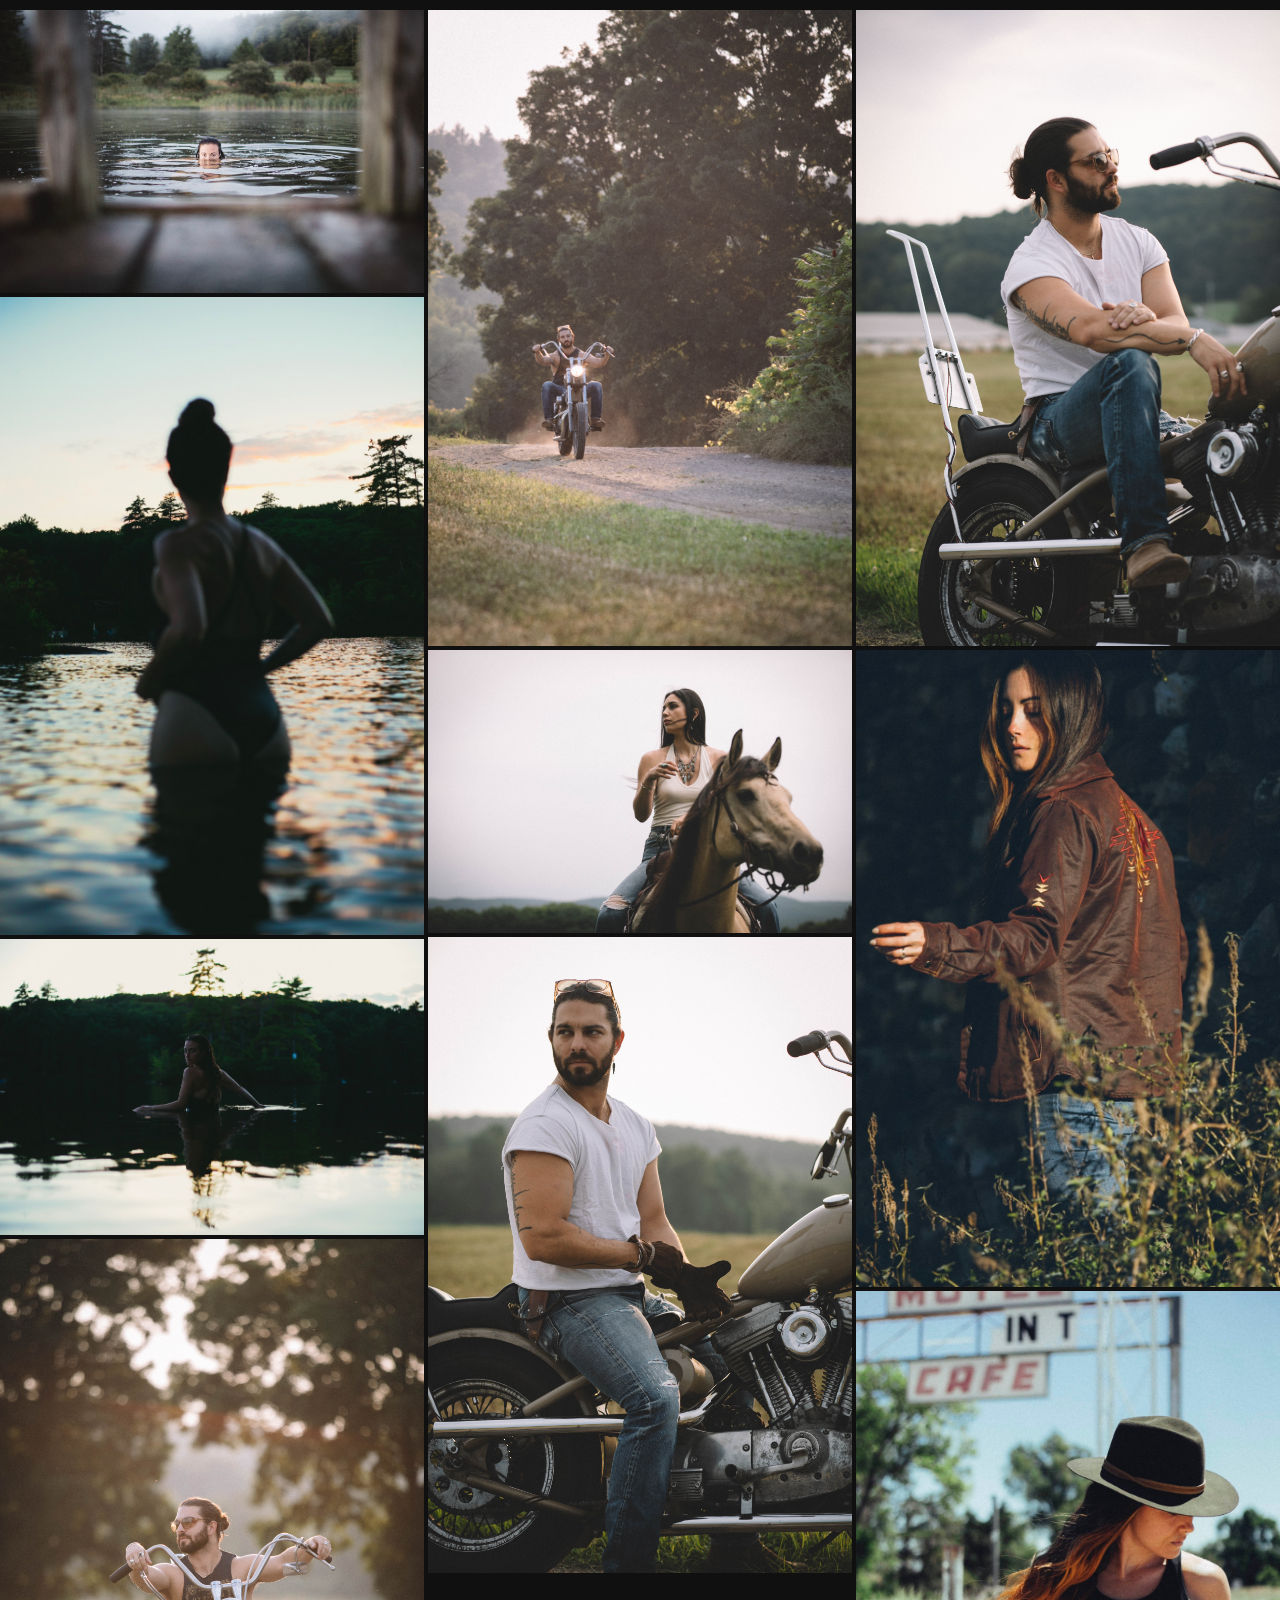
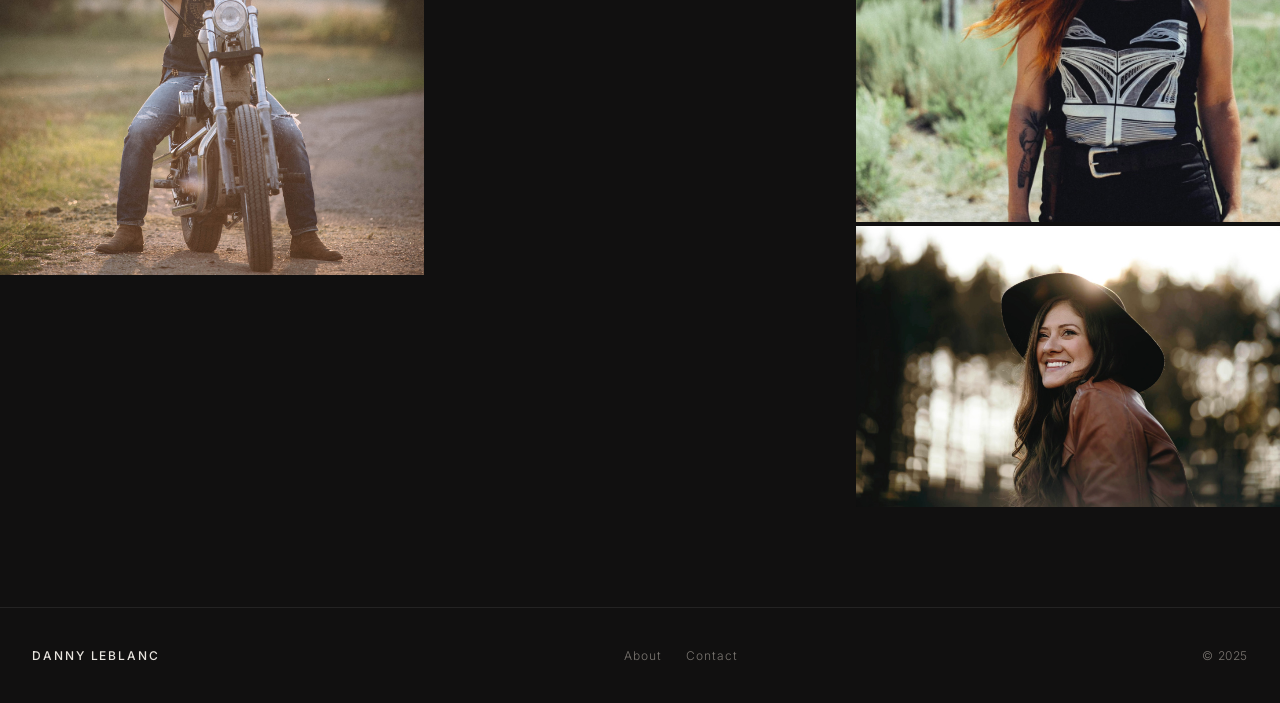
==== commit 0e5b53bc: "Move autumn-gaze and hat-tip to Portraits, remove embroidered-jacket and boots-rocks Co-Authored-By:" ====
--- a/index.html
+++ b/index.html
@@ -121,19 +121,7 @@
       </figure>
       <!-- Western portraits -->
       <figure class="grid-item">
-        <img src="images/portraits/autumn-gaze.jpg" alt="Cowgirl gazing upward in autumn light" loading="lazy">
-      </figure>
-      <figure class="grid-item">
-        <img src="images/portraits/hat-tip.jpg" alt="Tipping cowboy hat against blue sky" loading="lazy">
-      </figure>
-      <figure class="grid-item">
-        <img src="images/portraits/embroidered-jacket.jpg" alt="Embroidered western jacket from behind" loading="lazy">
-      </figure>
-      <figure class="grid-item">
         <img src="images/portraits/cowgirl-trailer.jpg" alt="Cowgirl by horse trailer" loading="lazy">
-      </figure>
-      <figure class="grid-item">
-        <img src="images/portraits/boots-rocks.jpg" alt="Western boots and hat on rocks" loading="lazy">
       </figure>
       <figure class="grid-item">
         <img src="images/portraits/rider-silhouette.jpg" alt="Rider silhouette at sunset" loading="lazy">
@@ -183,6 +171,12 @@
       </figure>
       <figure class="grid-item">
         <img src="images/equine/cowgirl-sunset.jpg" alt="Cowgirl silhouette at sunset" loading="lazy">
+      </figure>
+      <figure class="grid-item">
+        <img src="images/portraits/autumn-gaze.jpg" alt="Cowgirl gazing upward in autumn light" loading="lazy">
+      </figure>
+      <figure class="grid-item">
+        <img src="images/portraits/hat-tip.jpg" alt="Tipping cowboy hat against blue sky" loading="lazy">
       </figure>
     </div>
   </section>
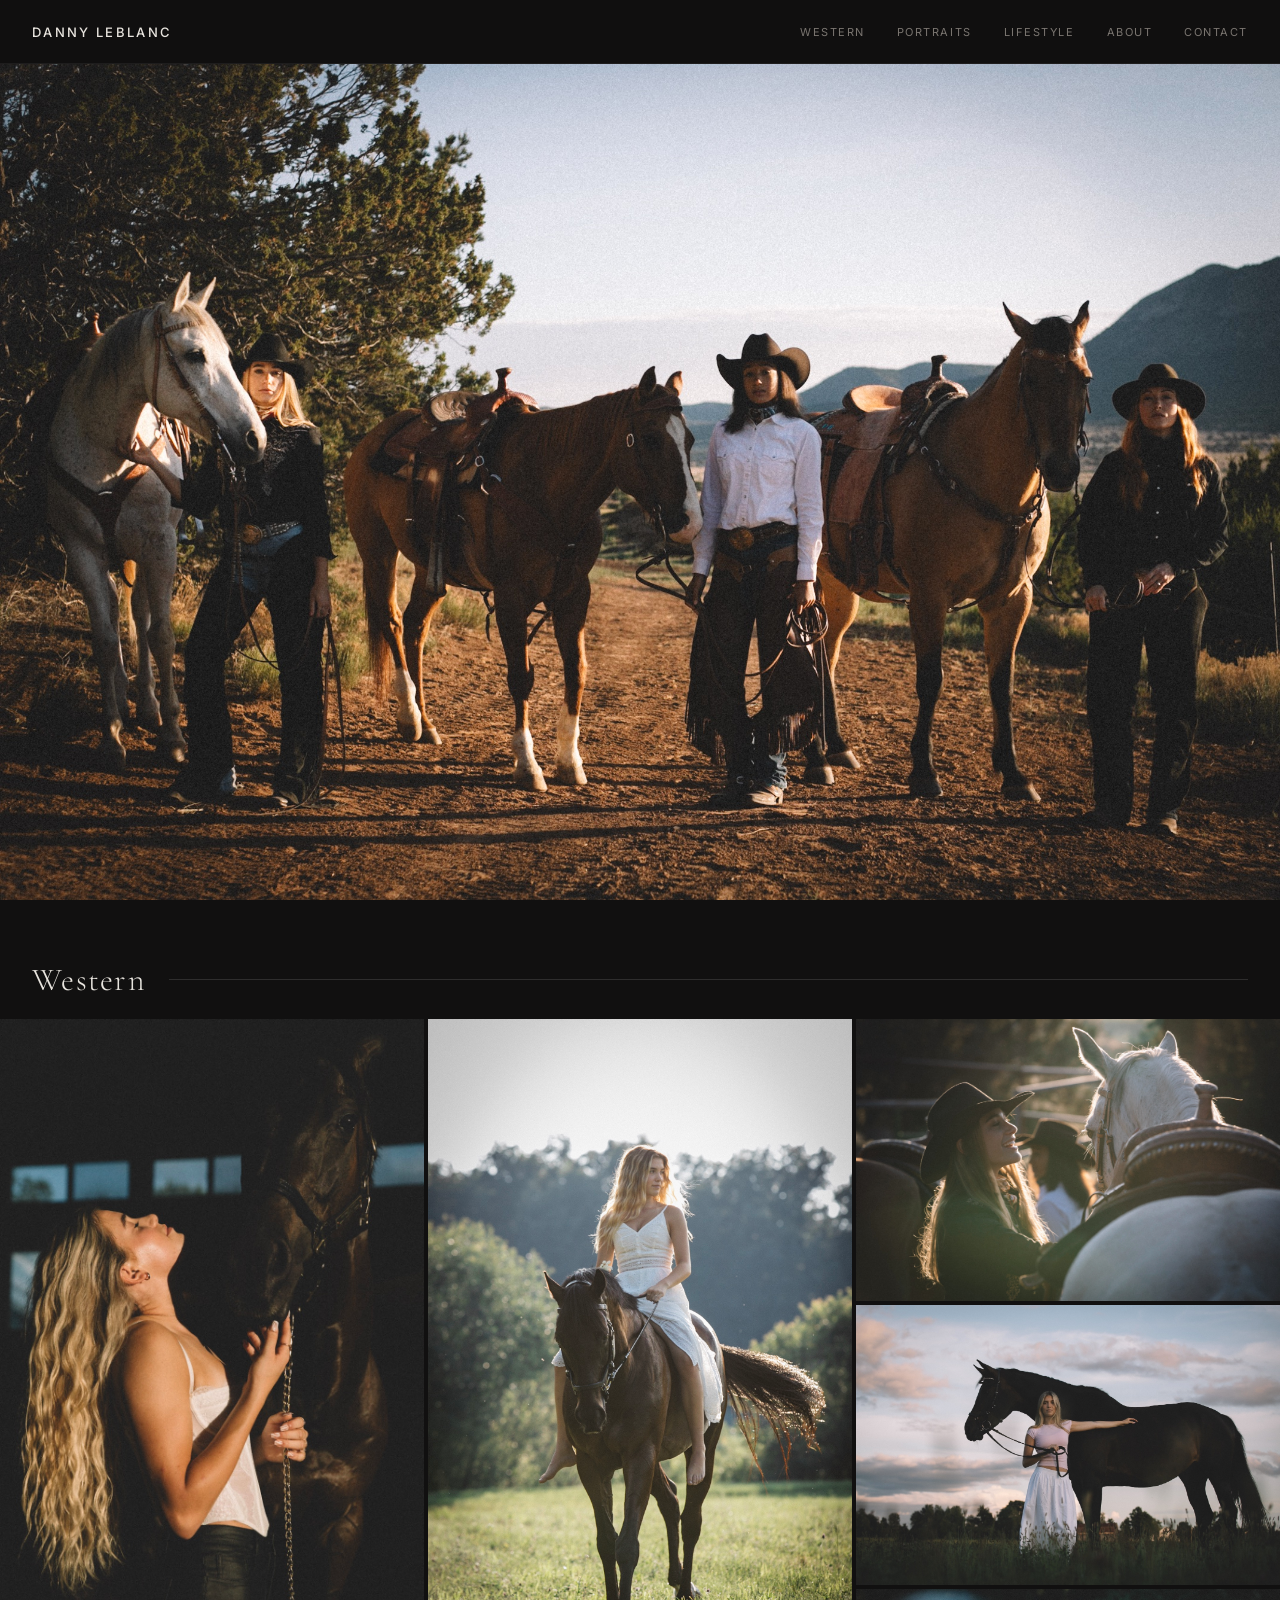
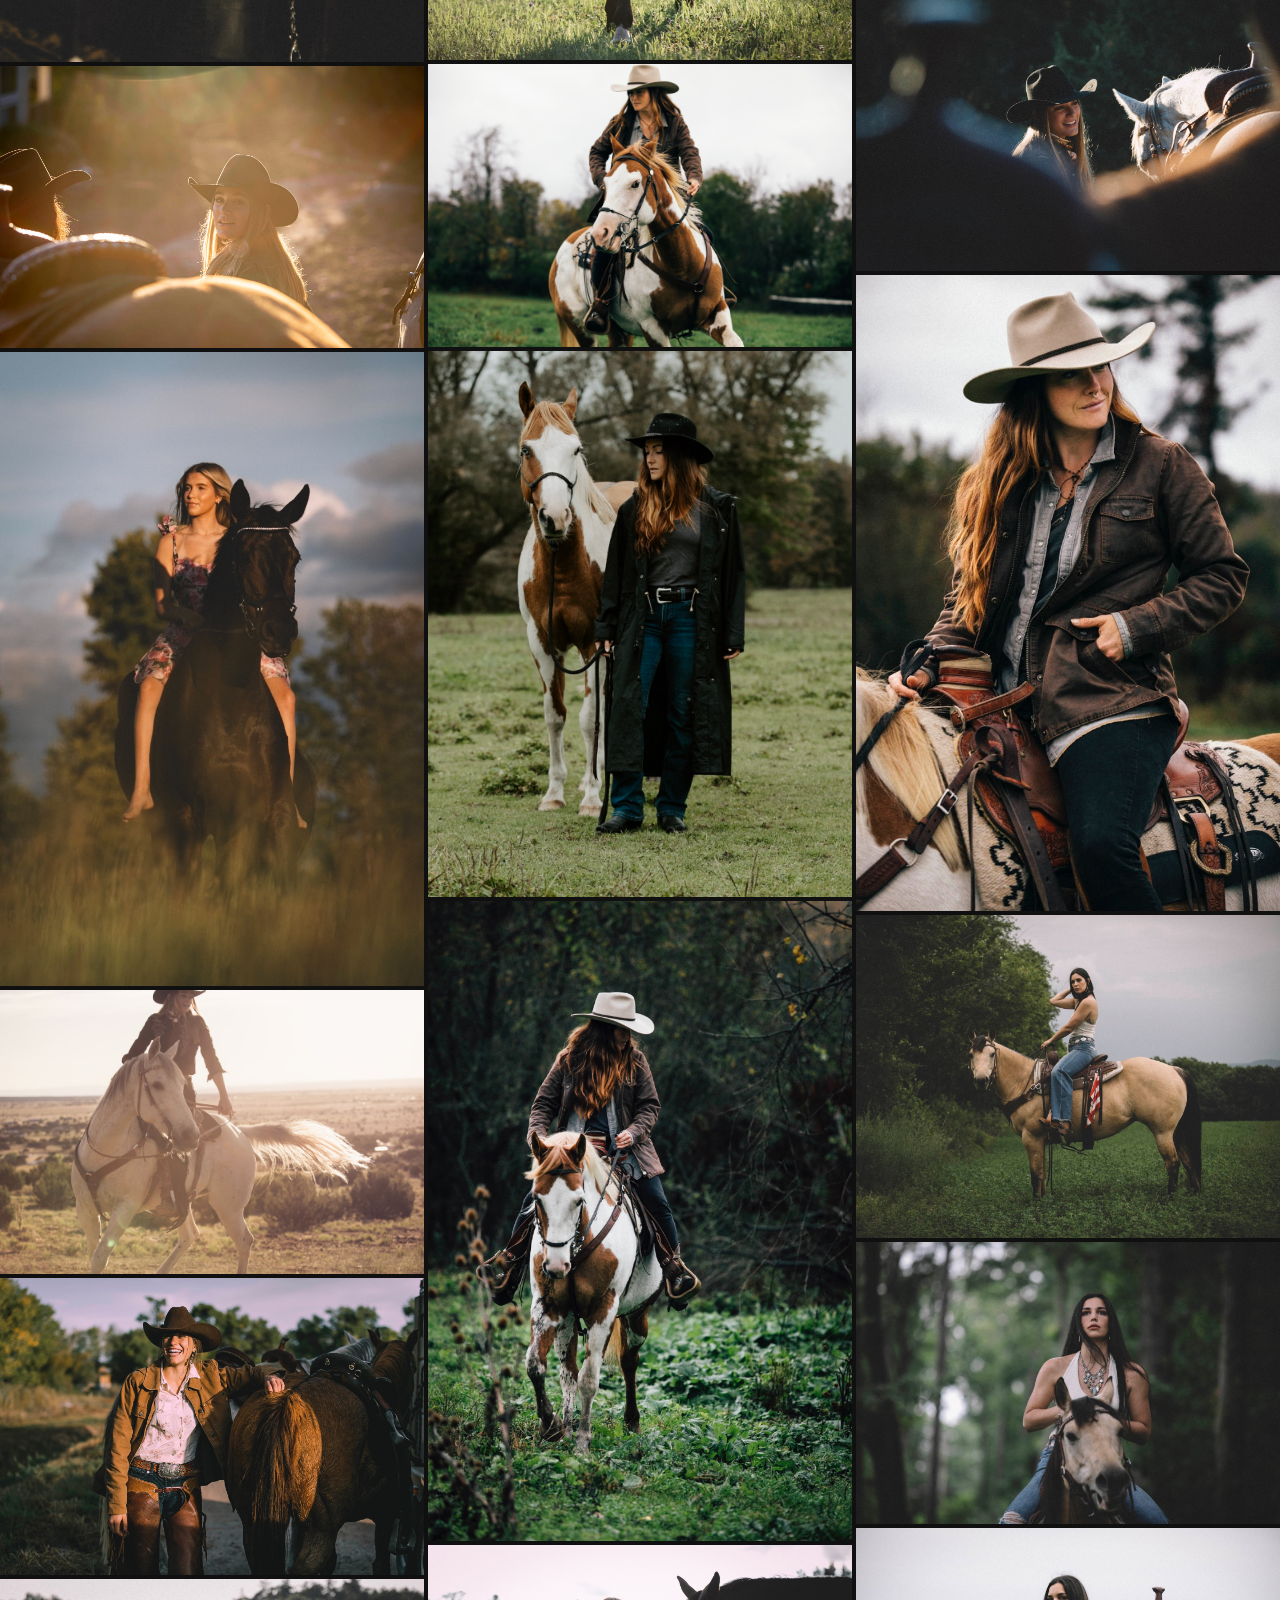
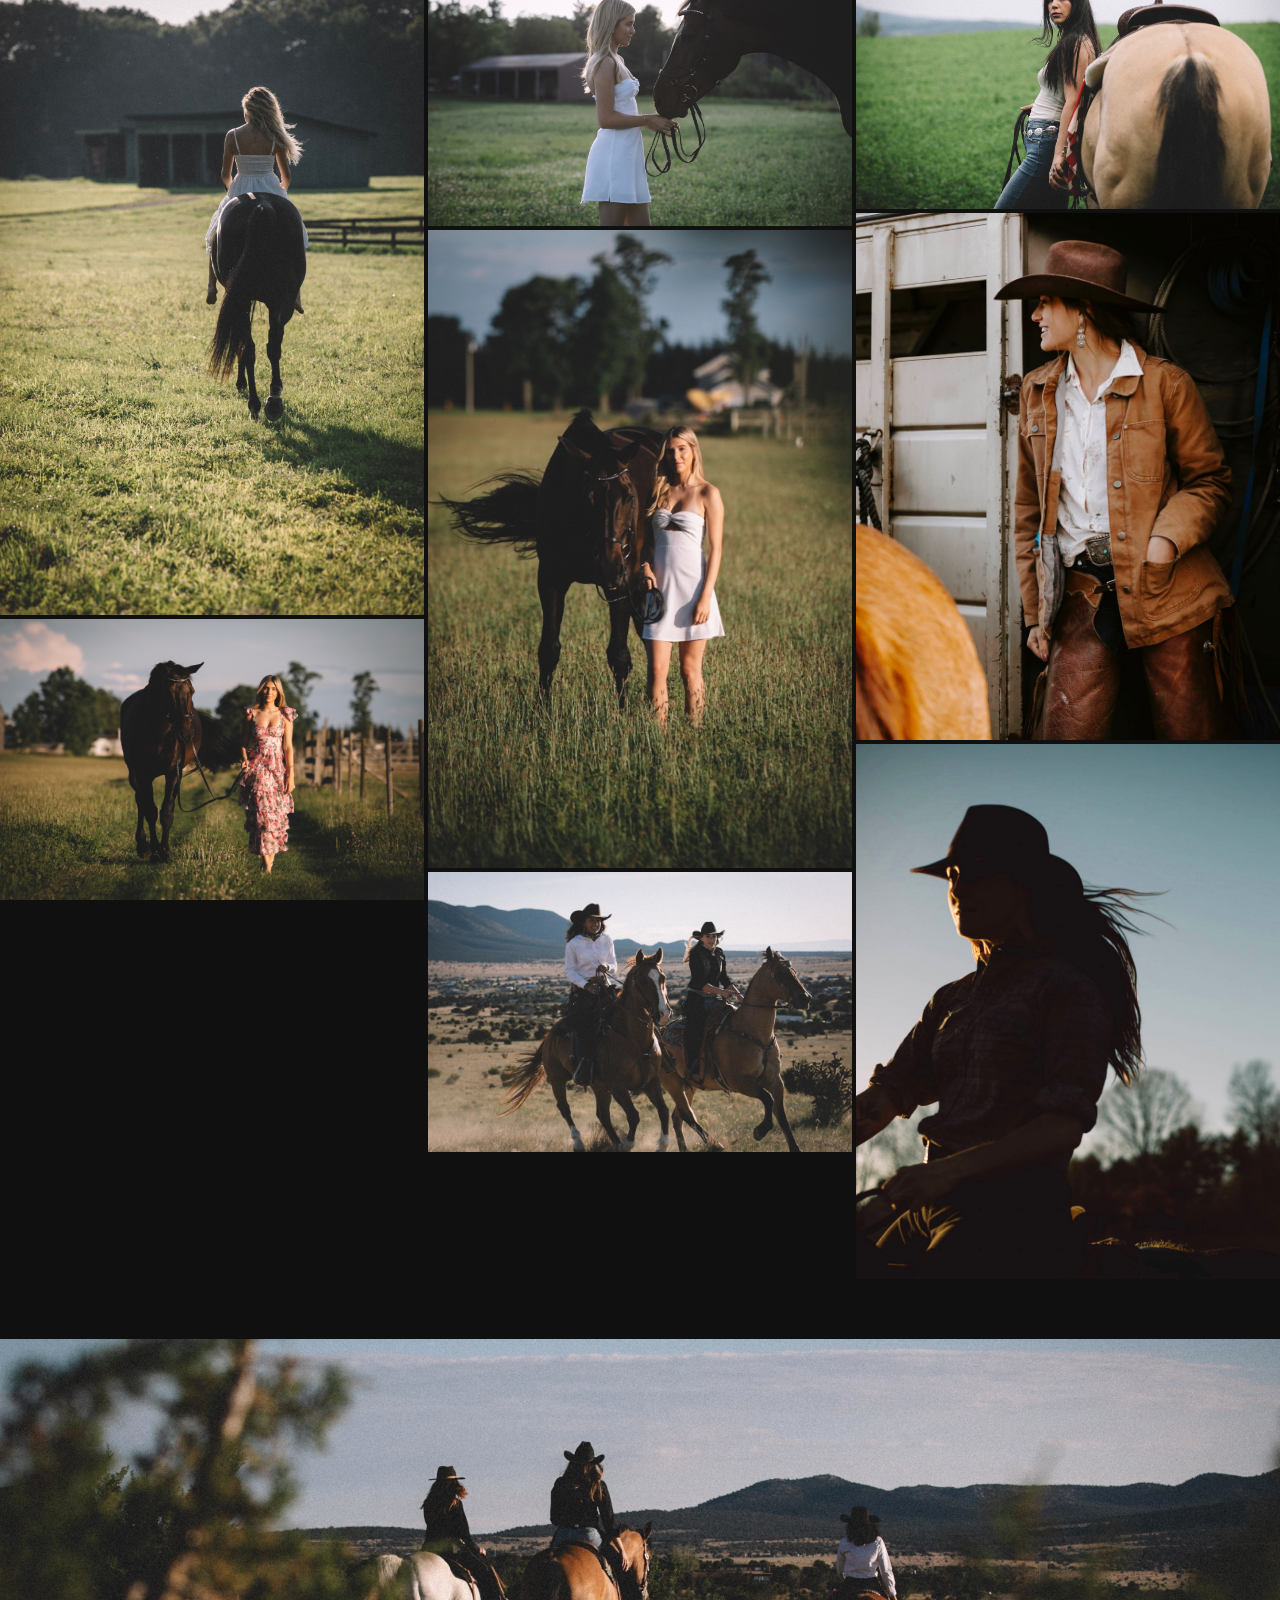
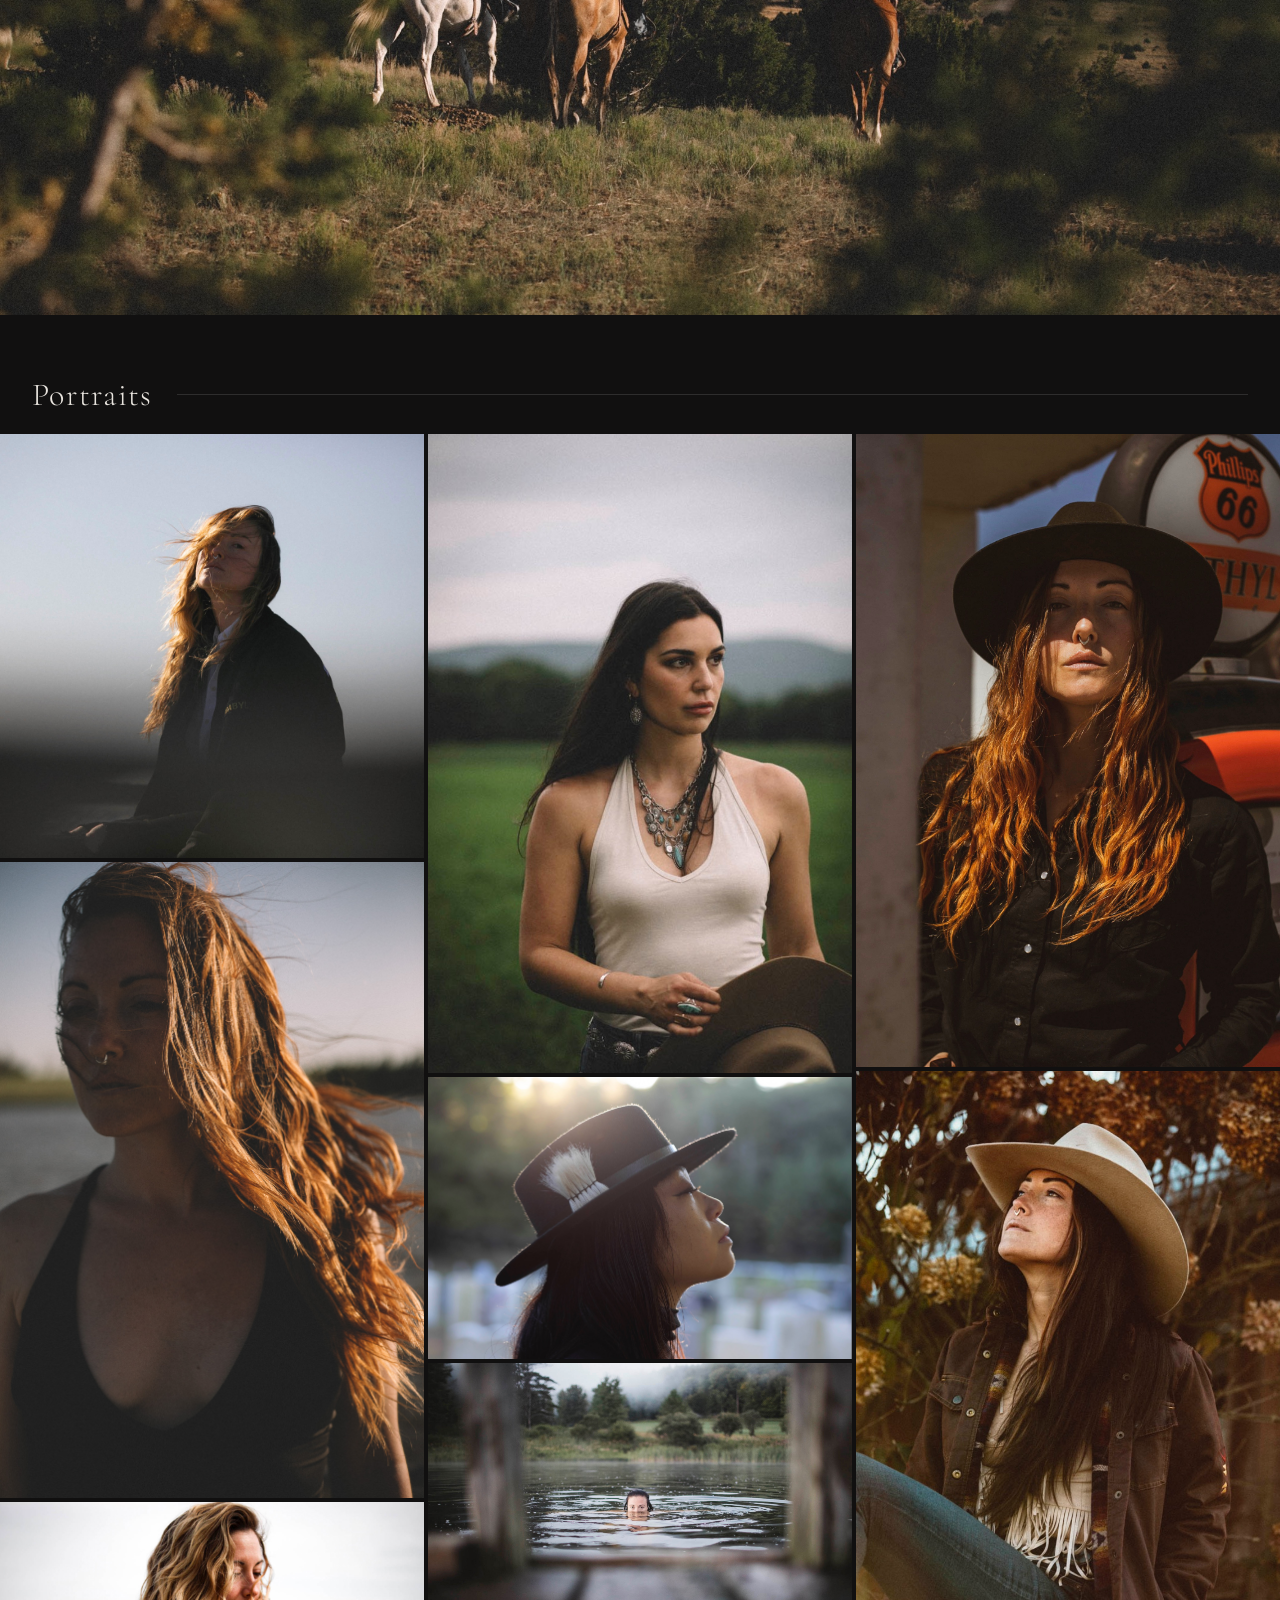
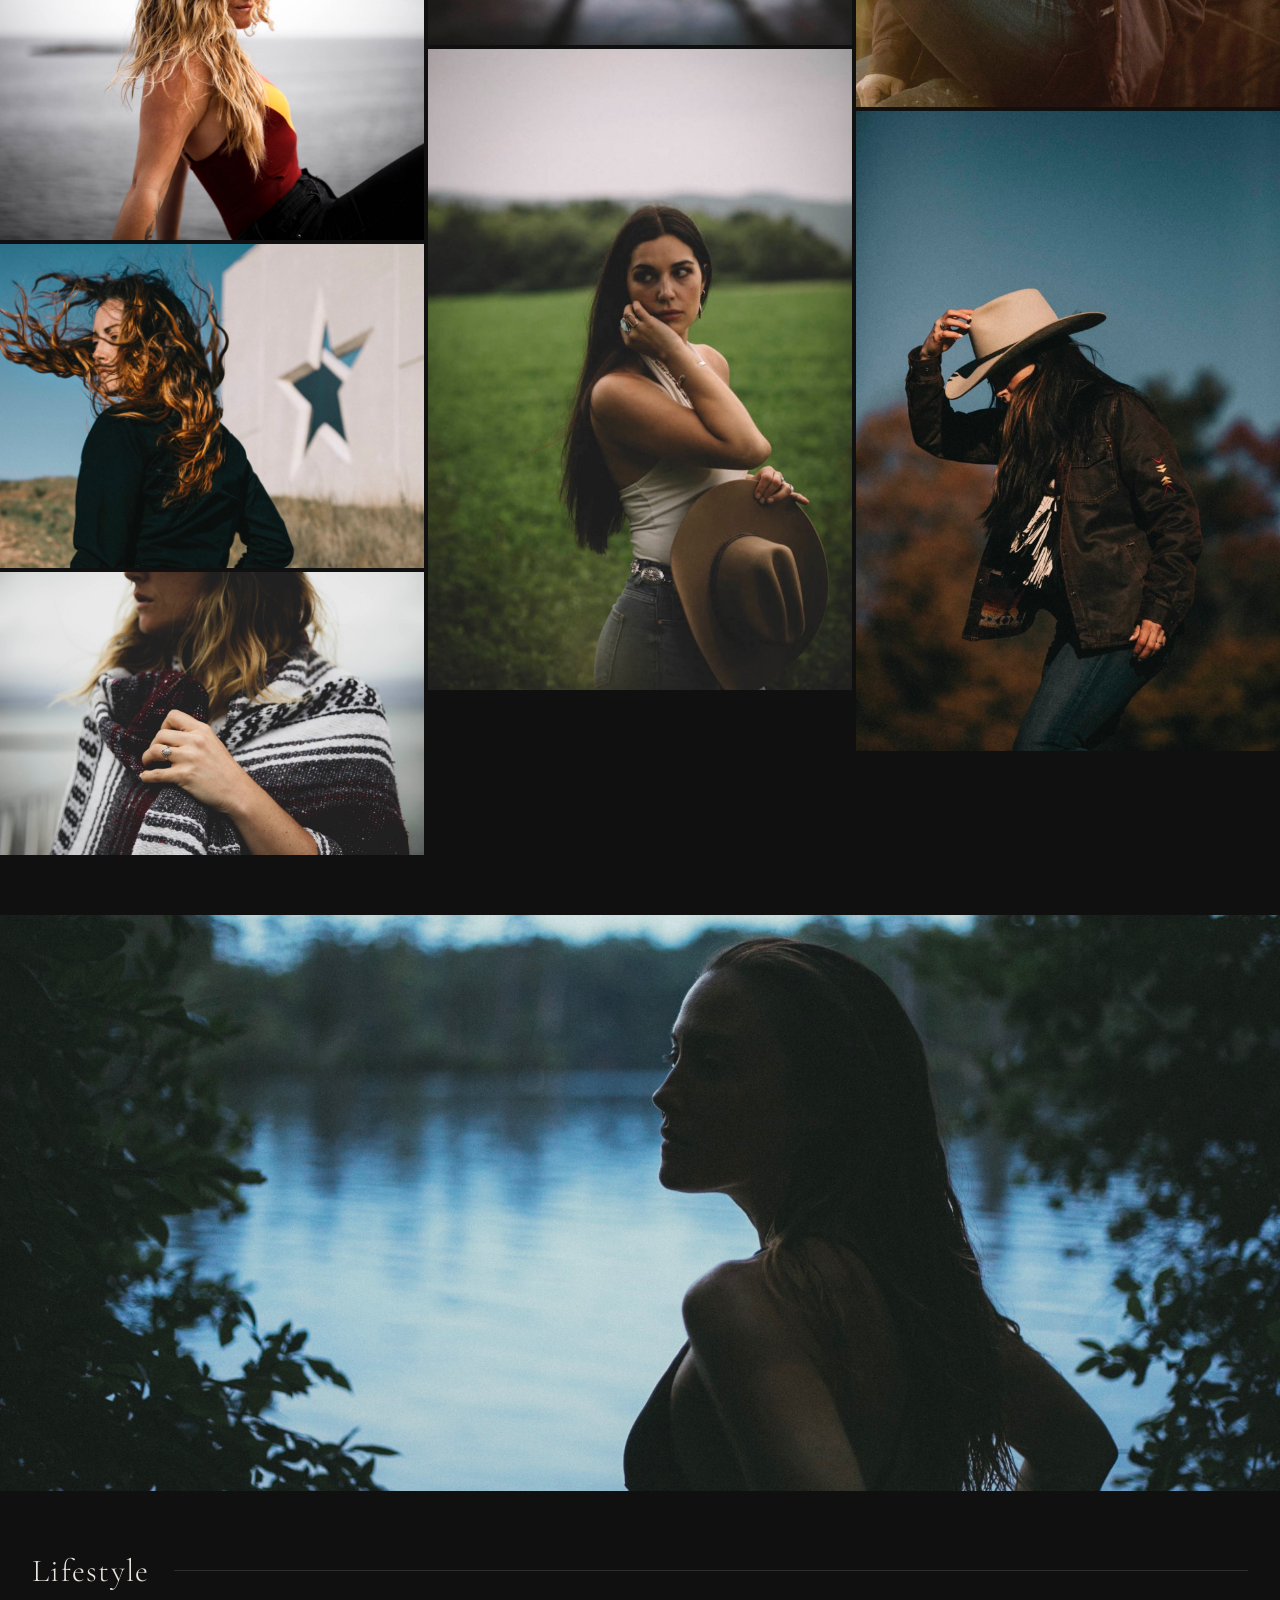
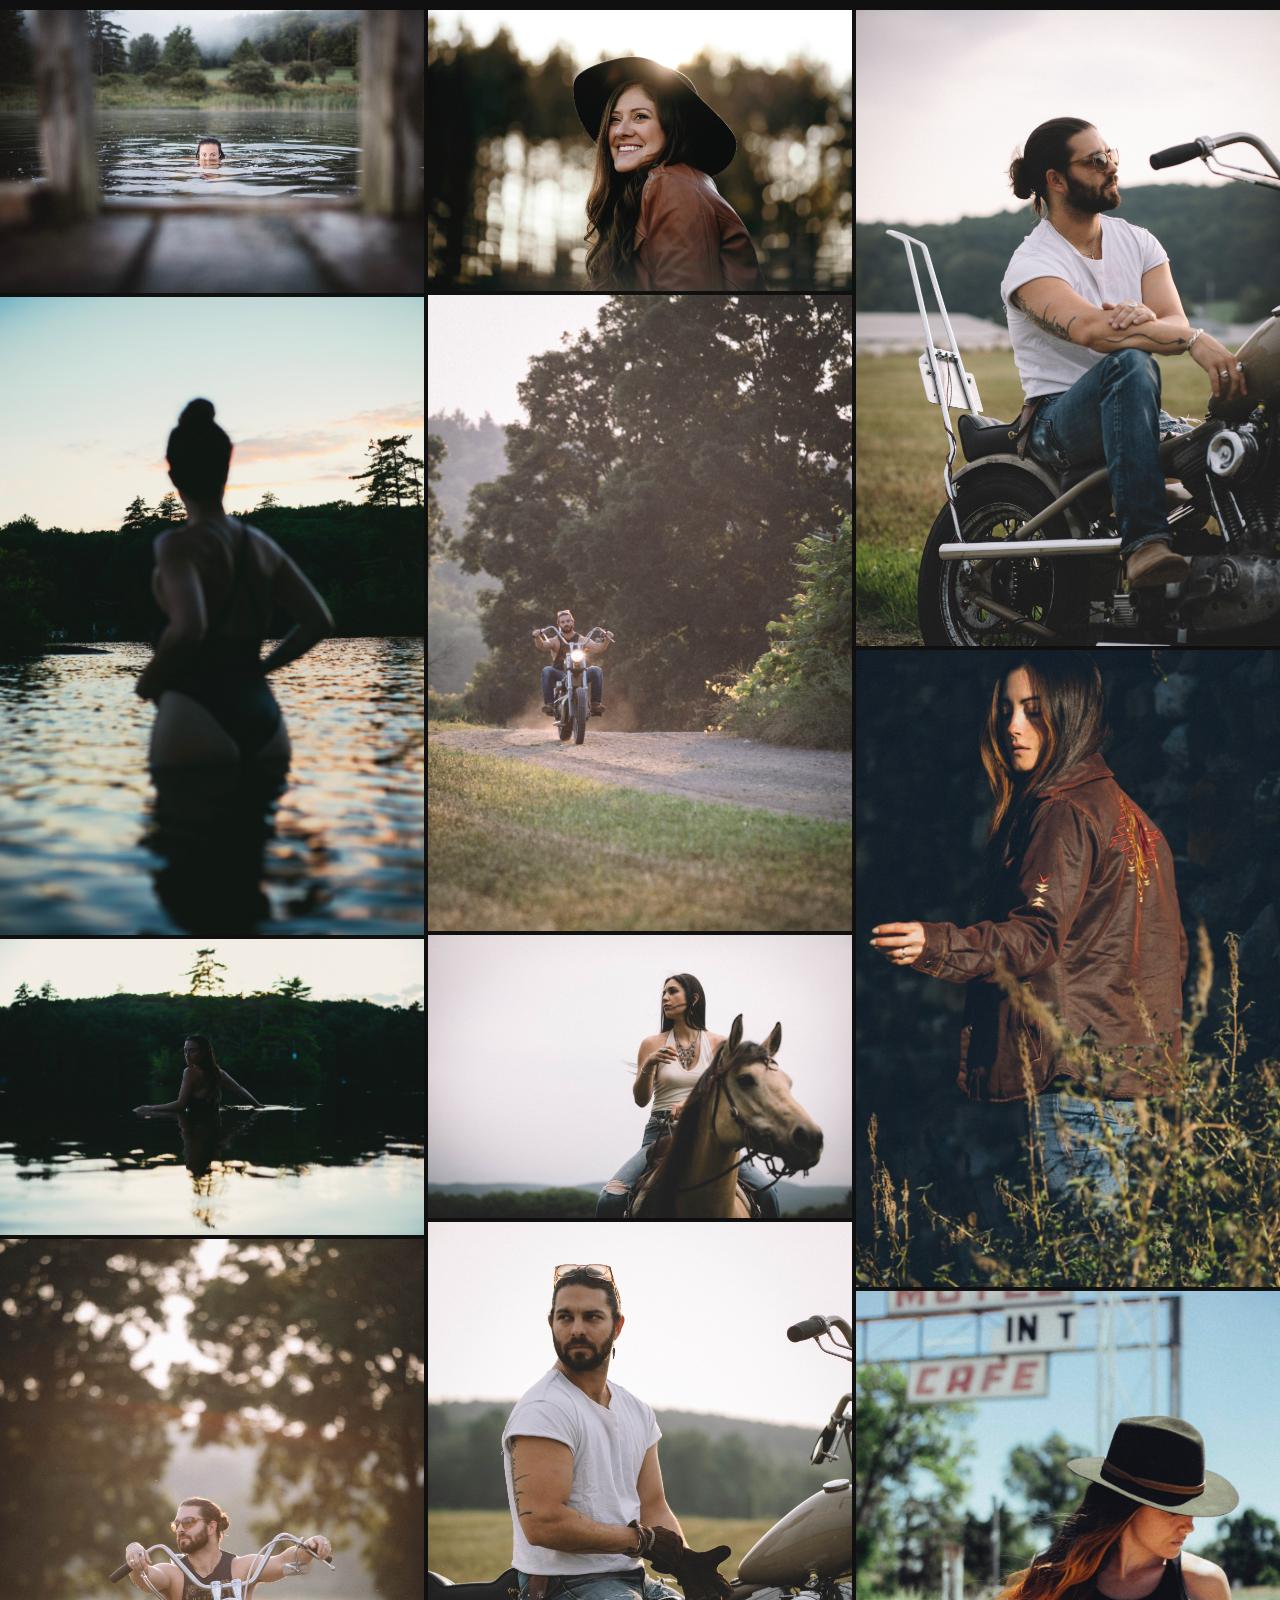
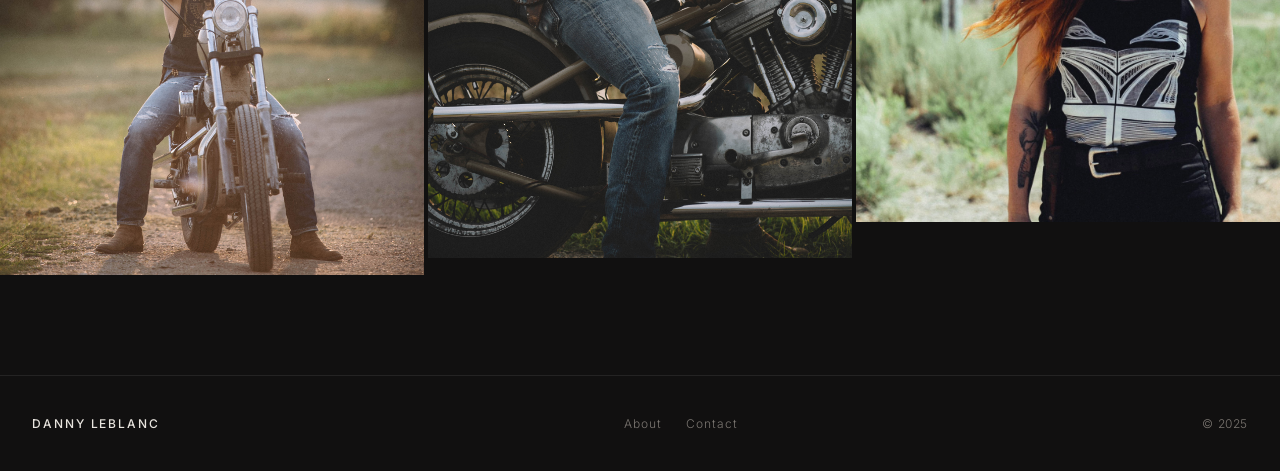
==== commit 4f57675e: "Reorder Lifestyle grid to fill blank space with phillips66 Co-Authored-By: Claude Opus 4.6 <noreply@" ====
--- a/index.html
+++ b/index.html
@@ -194,7 +194,6 @@
     </div>
 
     <div class="masonry-grid grid-3">
-      <!-- Water -->
       <figure class="grid-item">
         <img src="images/water/dock-swimmer.jpg" alt="Swimming in misty lake from dock" loading="lazy">
       </figure>
@@ -204,11 +203,13 @@
       <figure class="grid-item">
         <img src="images/water/standing-lake.jpg" alt="Standing in lake water" loading="lazy">
       </figure>
-      <!-- Moto -->
       <figure class="grid-item">
         <img src="images/moto/chopper-road.jpg" alt="Man on chopper on country road" loading="lazy">
       </figure>
       <figure class="grid-item">
+        <img src="images/portraits/phillips66.jpg" alt="Portrait at Phillips 66" loading="lazy">
+      </figure>
+      <figure class="grid-item">
         <img src="images/moto/riding-headlight.jpg" alt="Riding motorcycle toward camera" loading="lazy">
       </figure>
       <figure class="grid-item">
@@ -217,7 +218,6 @@
       <figure class="grid-item">
         <img src="images/moto/motorcycle-portrait.jpg" alt="Portrait by motorcycle" loading="lazy">
       </figure>
-      <!-- Other -->
       <figure class="grid-item">
         <img src="images/equine/buckskin-sky.jpg" alt="Riding buckskin against open sky" loading="lazy">
       </figure>
@@ -226,9 +226,6 @@
       </figure>
       <figure class="grid-item">
         <img src="images/portraits/motel-cafe.jpg" alt="Motel cafe portrait" loading="lazy">
-      </figure>
-      <figure class="grid-item">
-        <img src="images/portraits/phillips66.jpg" alt="Portrait at Phillips 66" loading="lazy">
       </figure>
     </div>
   </section>
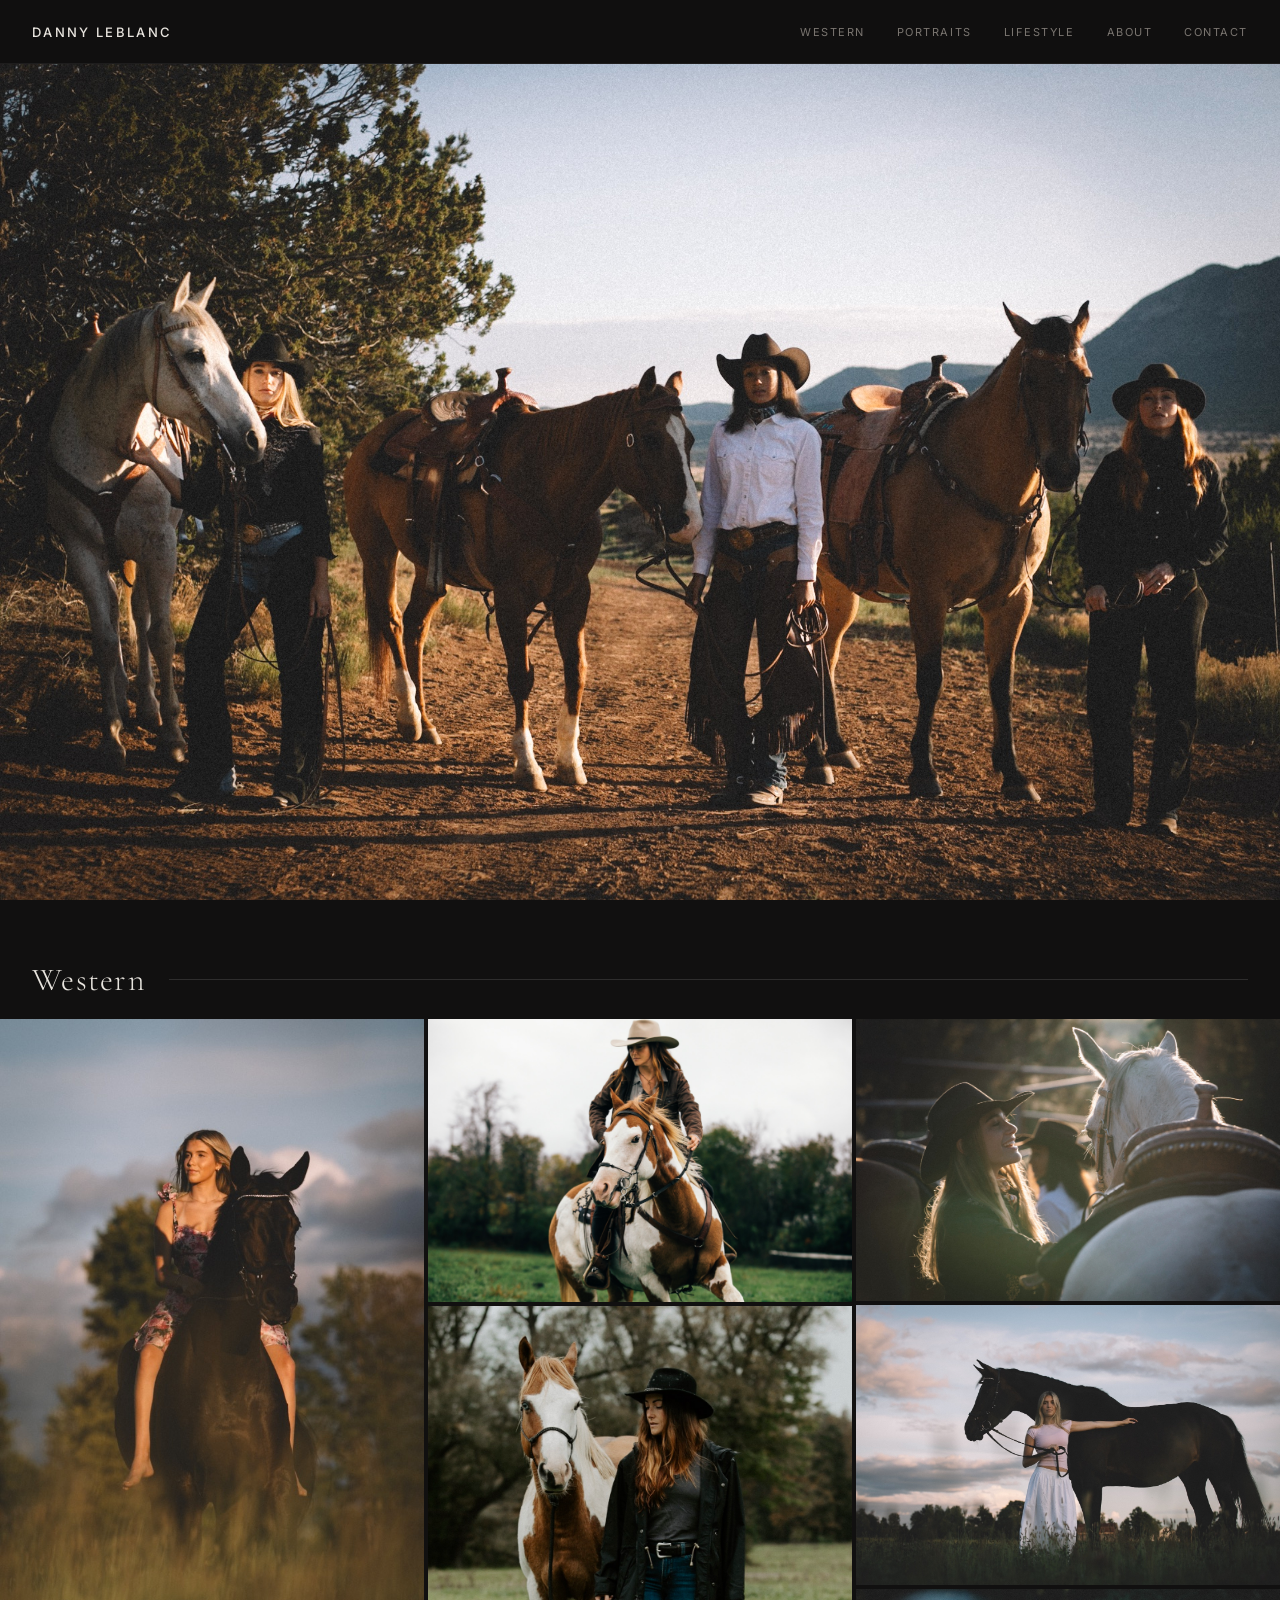
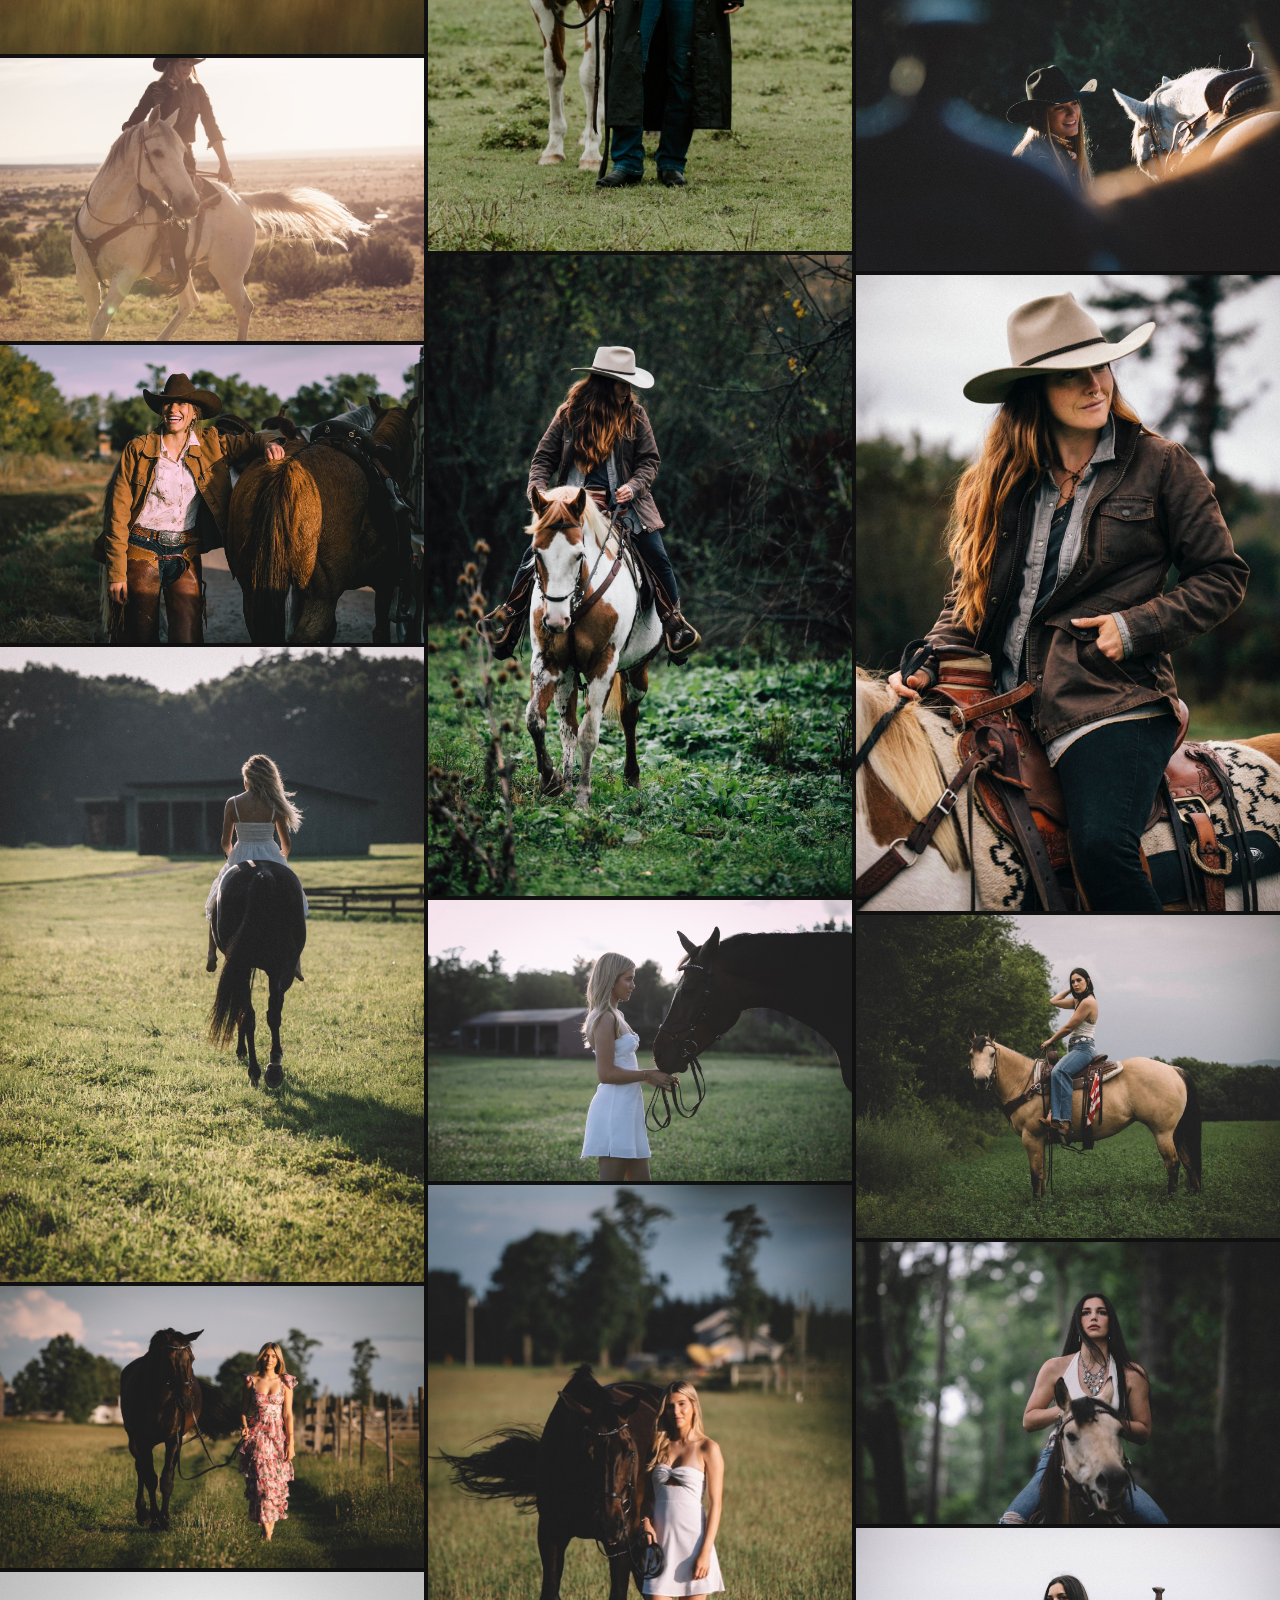
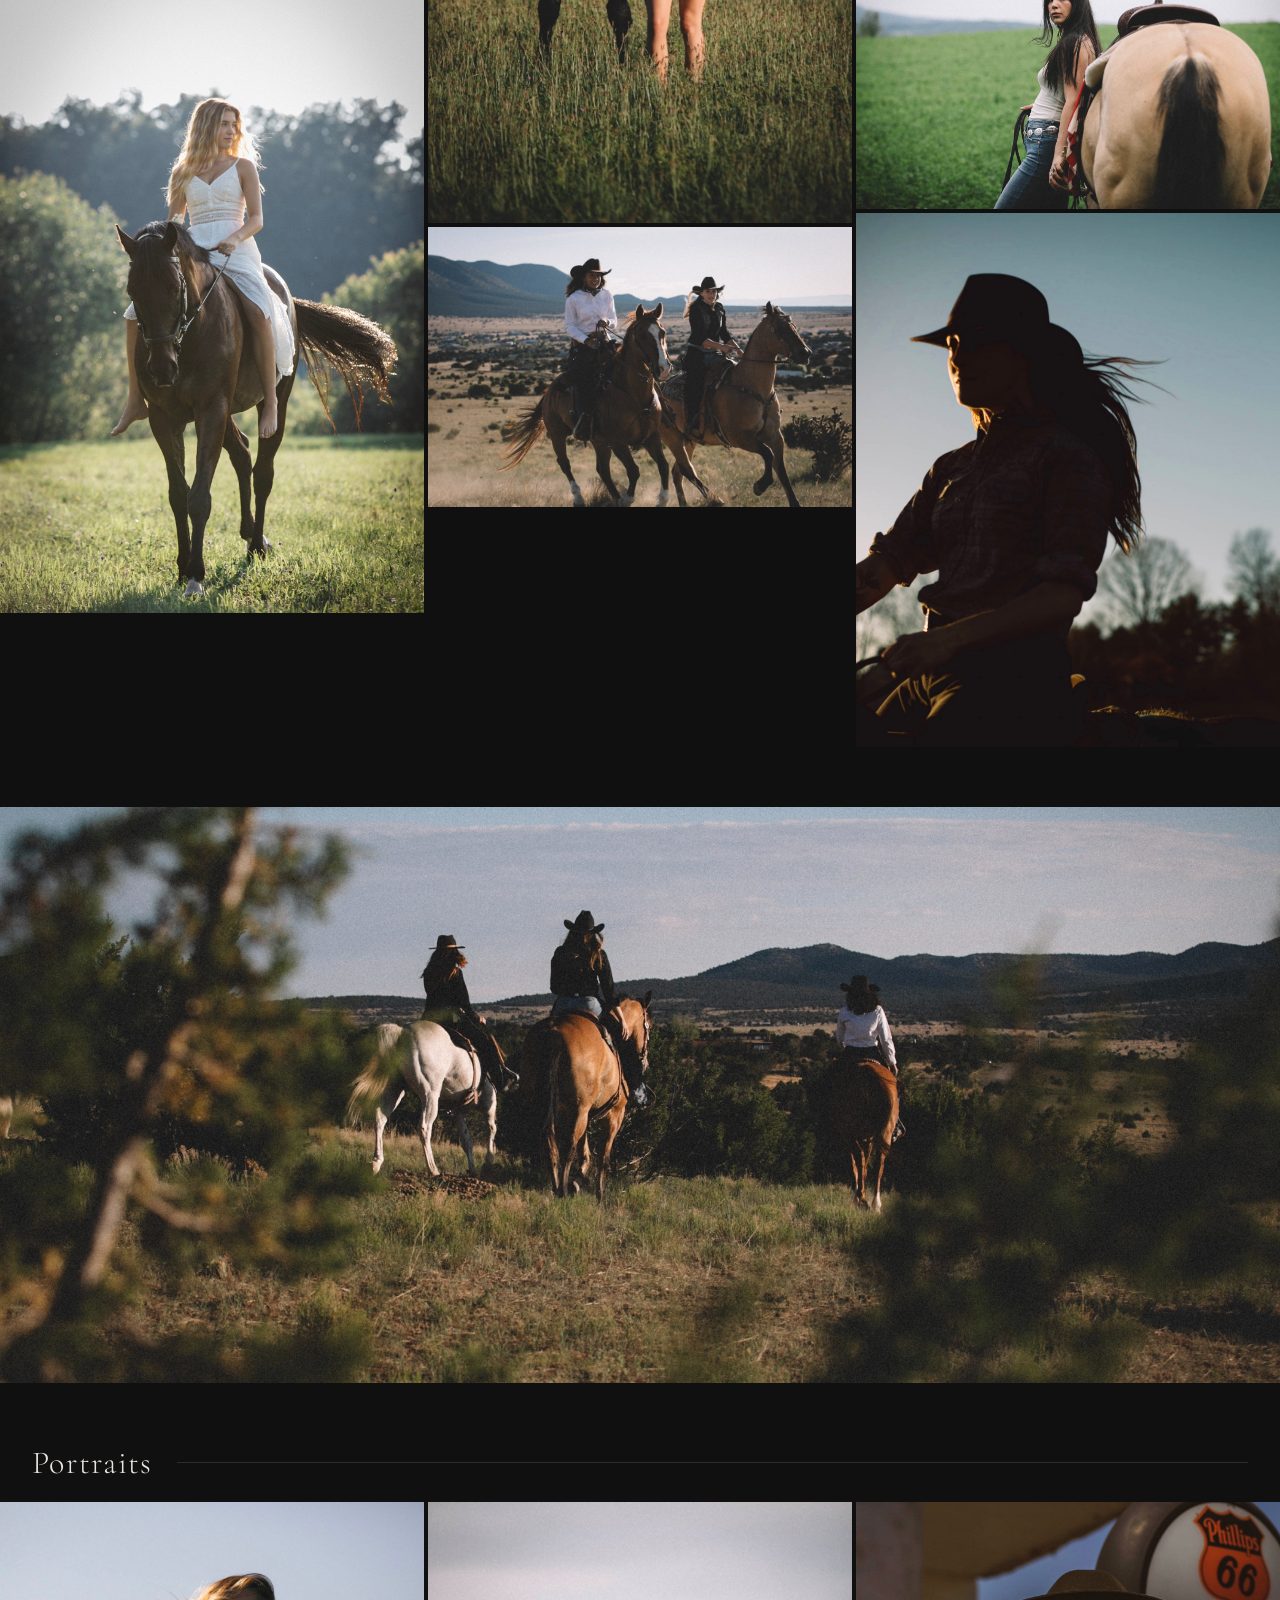
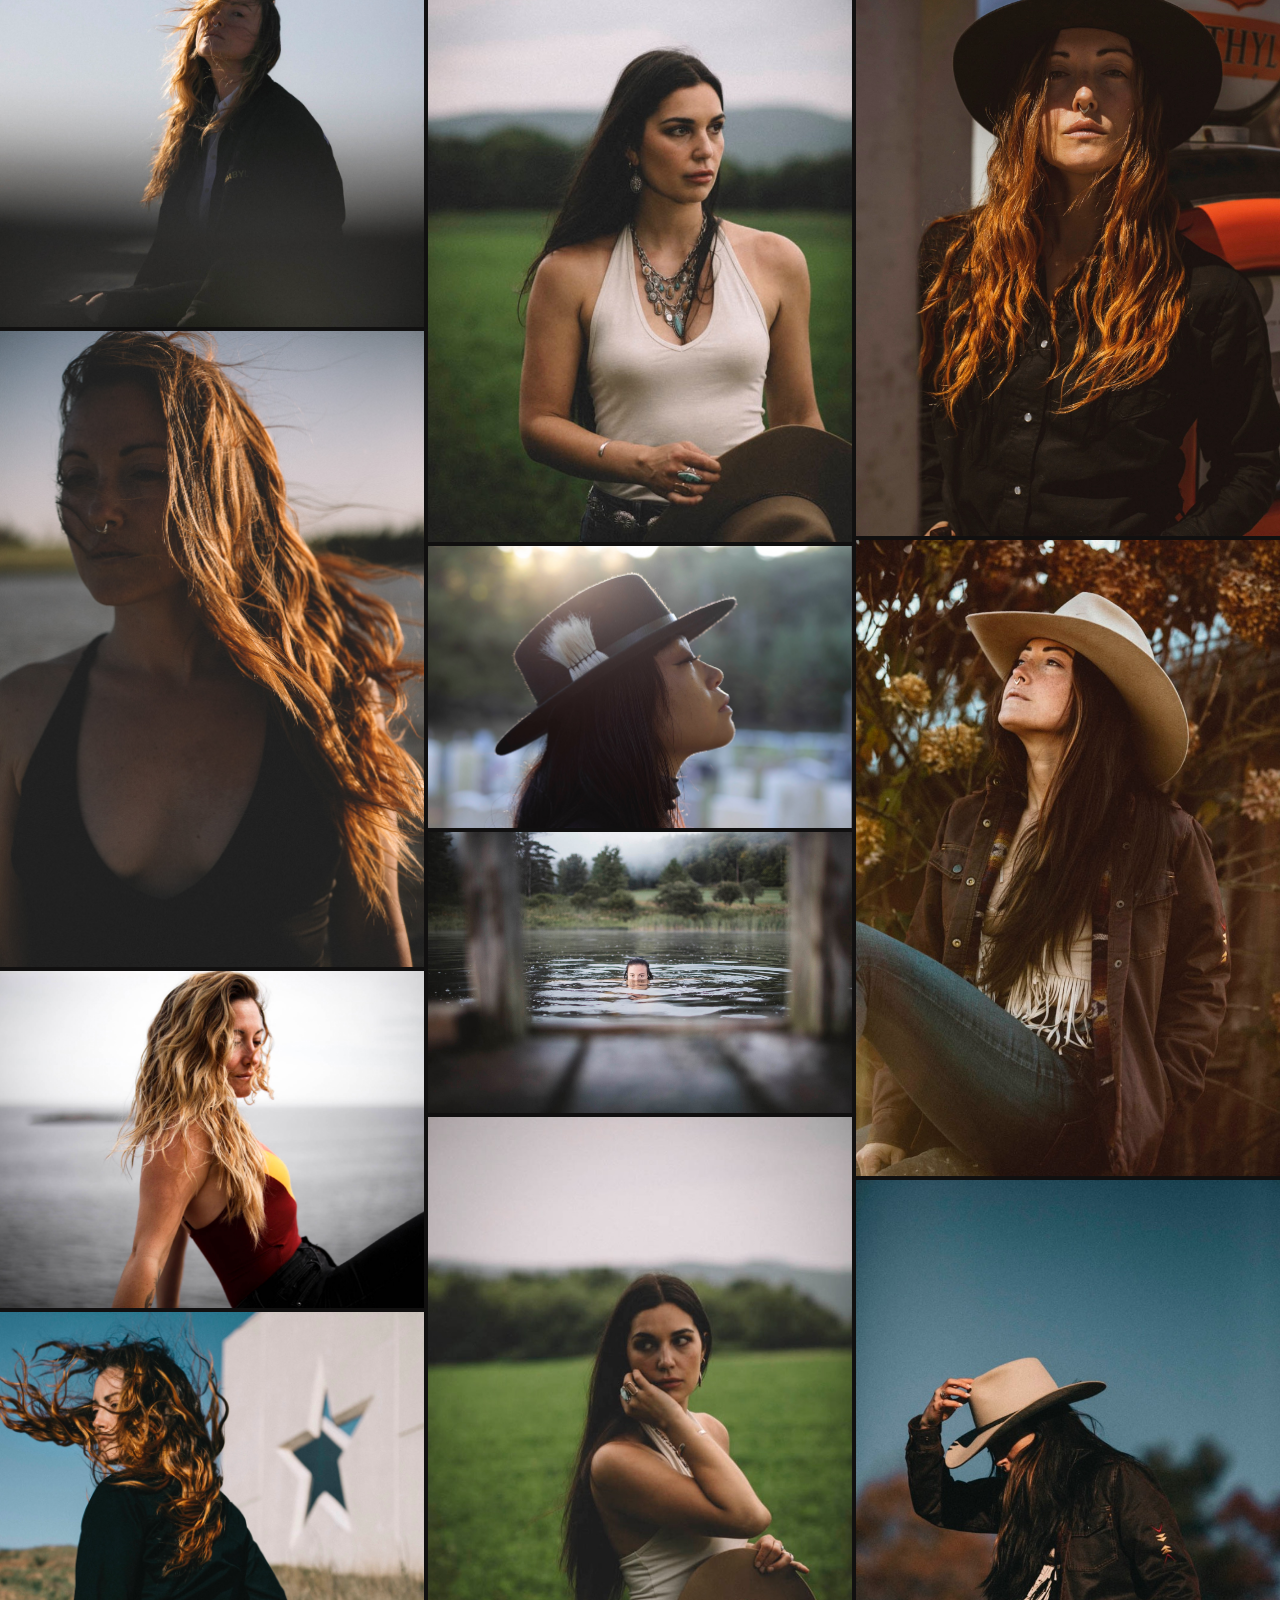
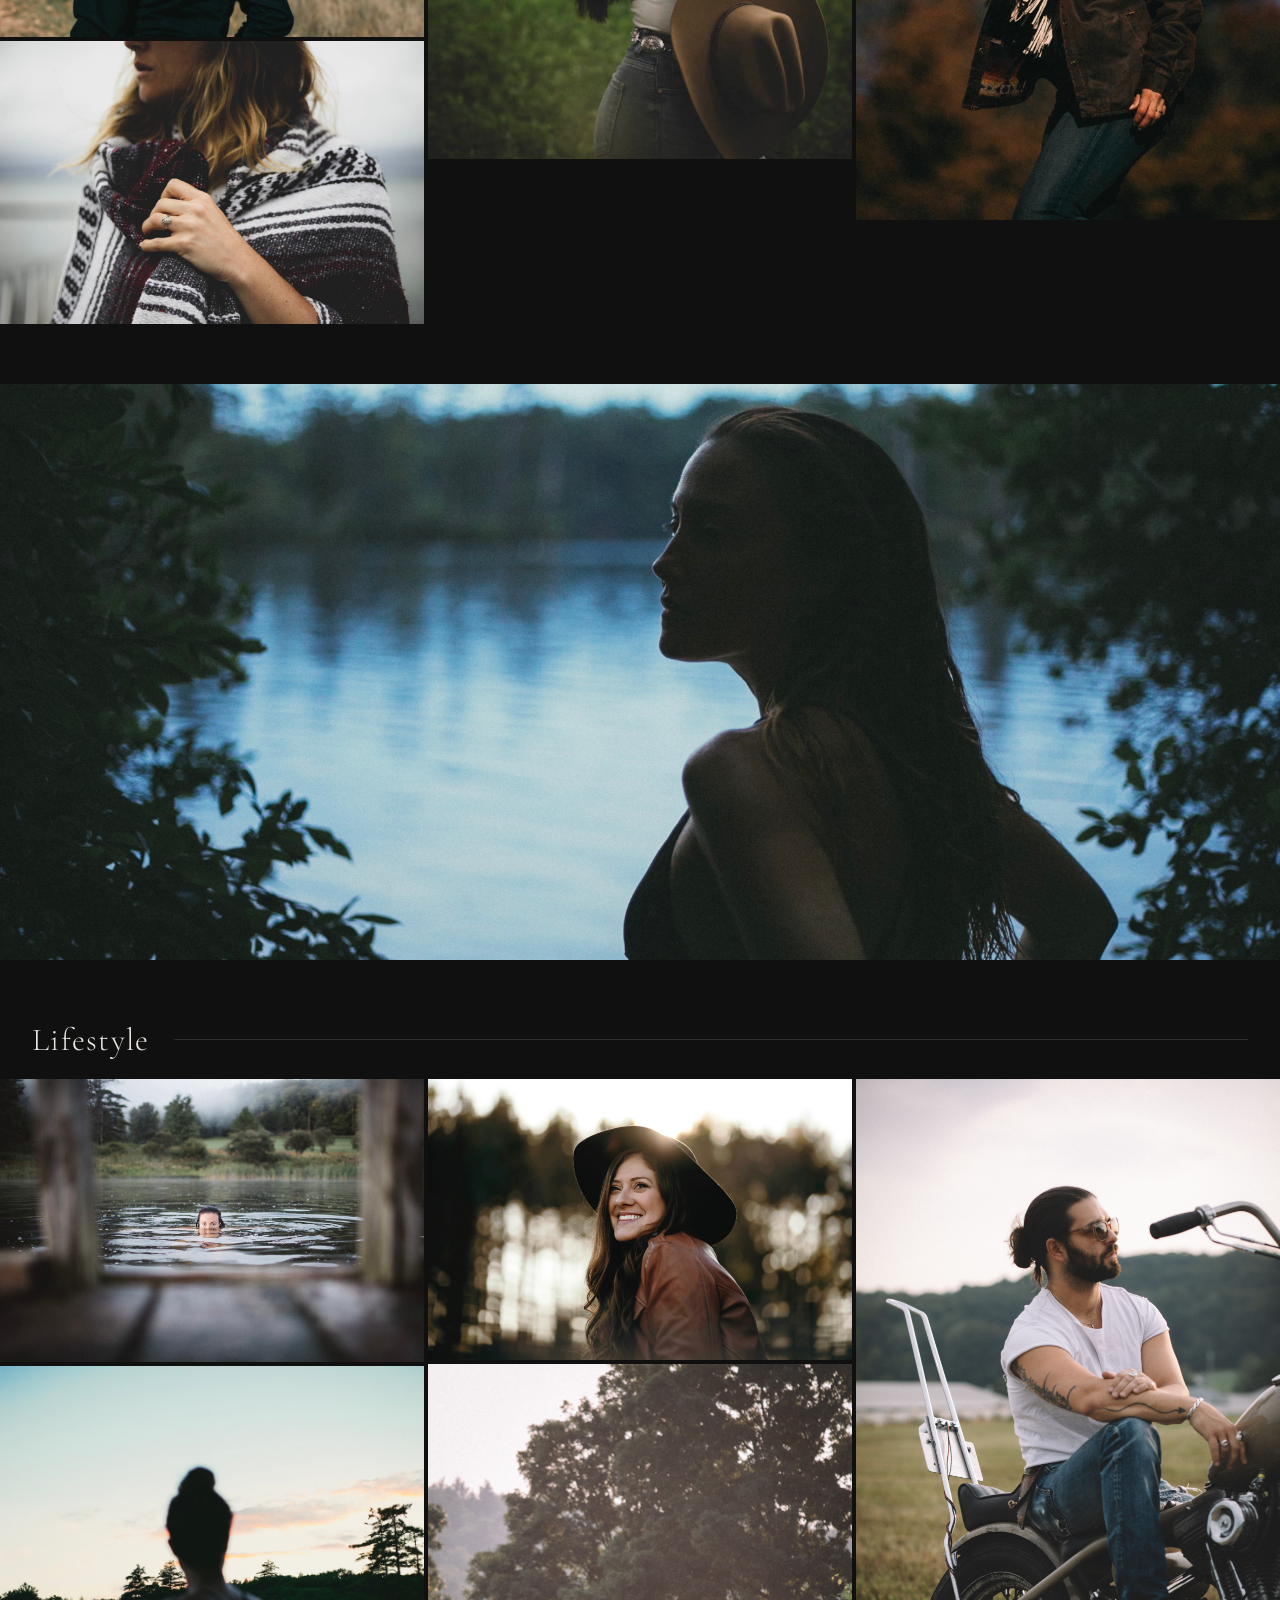
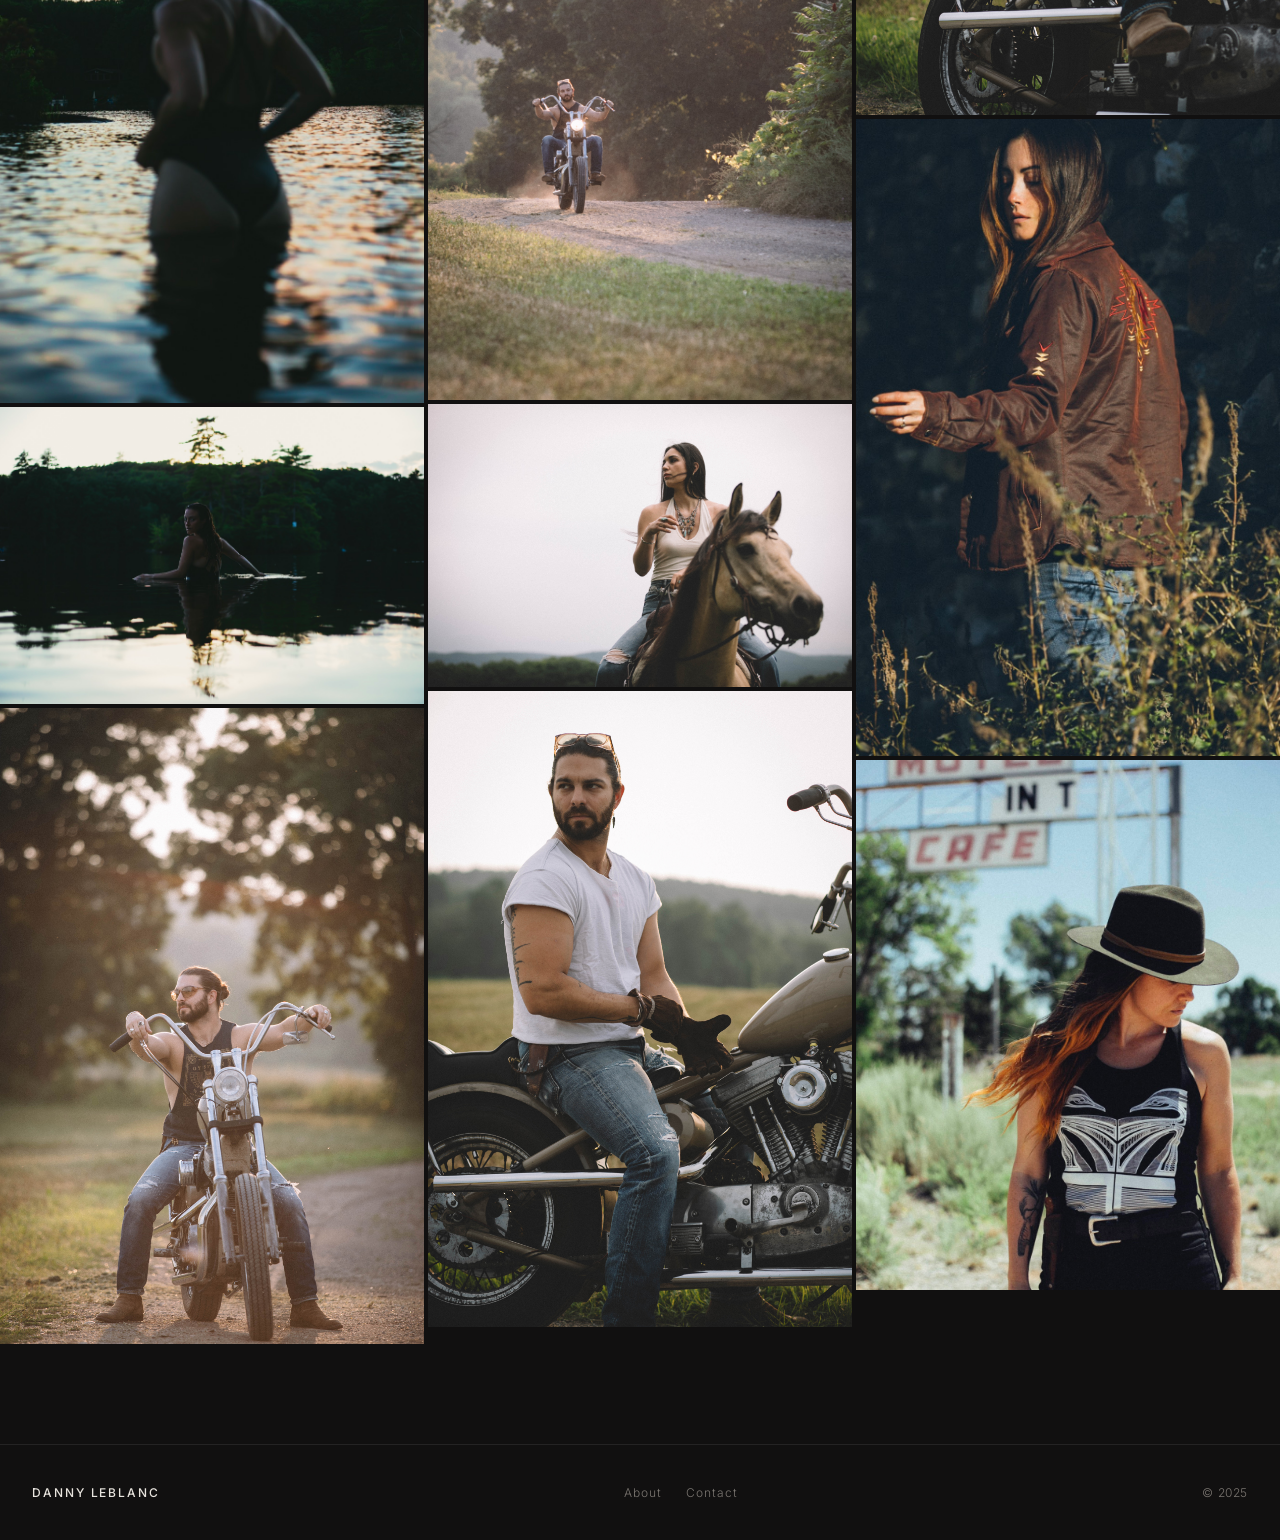
==== commit 889b948d: "Remove barn-embrace, golden-saddles, and cowgirl-trailer Co-Authored-By: Claude Opus 4.6 <noreply@an" ====
--- a/index.html
+++ b/index.html
@@ -57,12 +57,6 @@
 
     <div class="masonry-grid grid-3">
       <figure class="grid-item">
-        <img src="images/equine/barn-embrace.jpg" alt="Woman and horse in intimate barn moment" loading="lazy">
-      </figure>
-      <figure class="grid-item">
-        <img src="images/equine/golden-saddles.jpg" alt="Woman framed between saddles at golden hour" loading="lazy">
-      </figure>
-      <figure class="grid-item">
         <img src="images/equine/bareback-dusk.jpg" alt="Rider on horseback at dusk" loading="lazy">
       </figure>
       <figure class="grid-item">
@@ -120,9 +114,6 @@
         <img src="images/equine/beside-buckskin.jpg" alt="Standing beside buckskin horse" loading="lazy">
       </figure>
       <!-- Western portraits -->
-      <figure class="grid-item">
-        <img src="images/portraits/cowgirl-trailer.jpg" alt="Cowgirl by horse trailer" loading="lazy">
-      </figure>
       <figure class="grid-item">
         <img src="images/portraits/rider-silhouette.jpg" alt="Rider silhouette at sunset" loading="lazy">
       </figure>
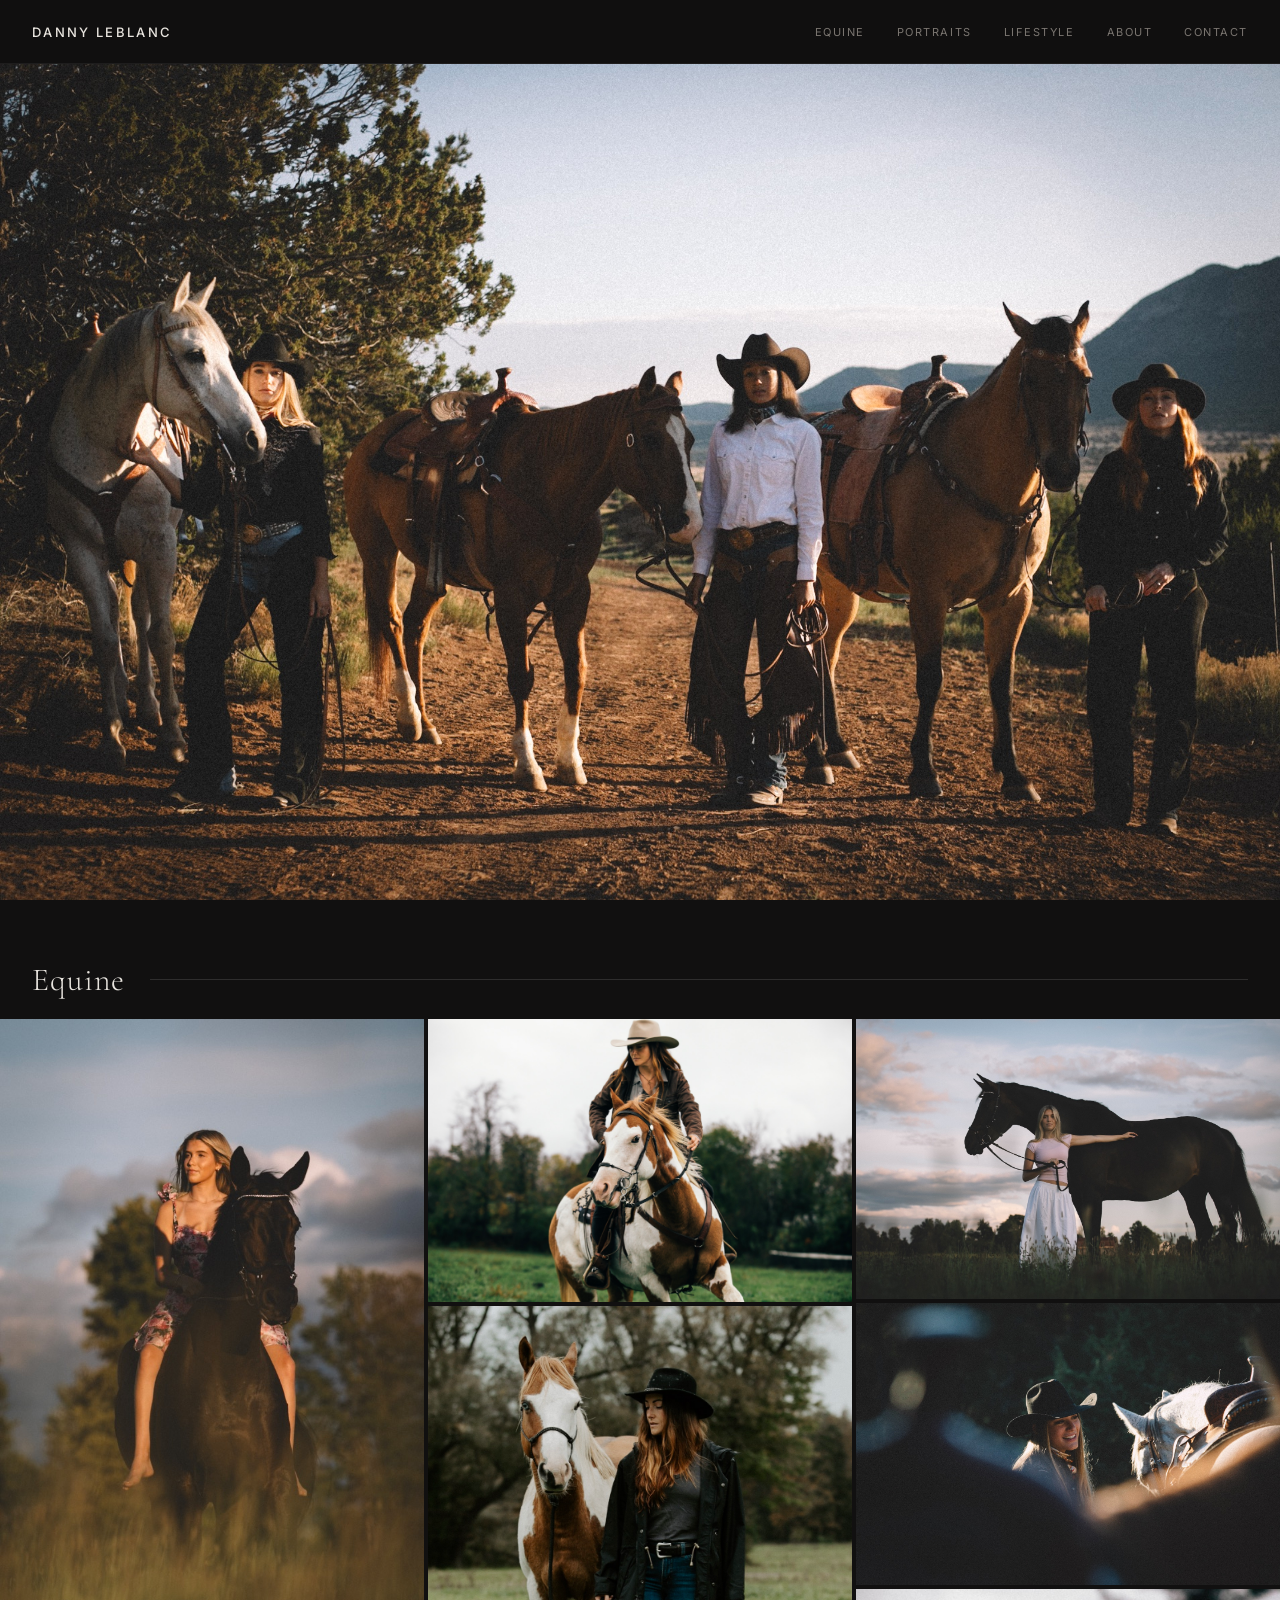
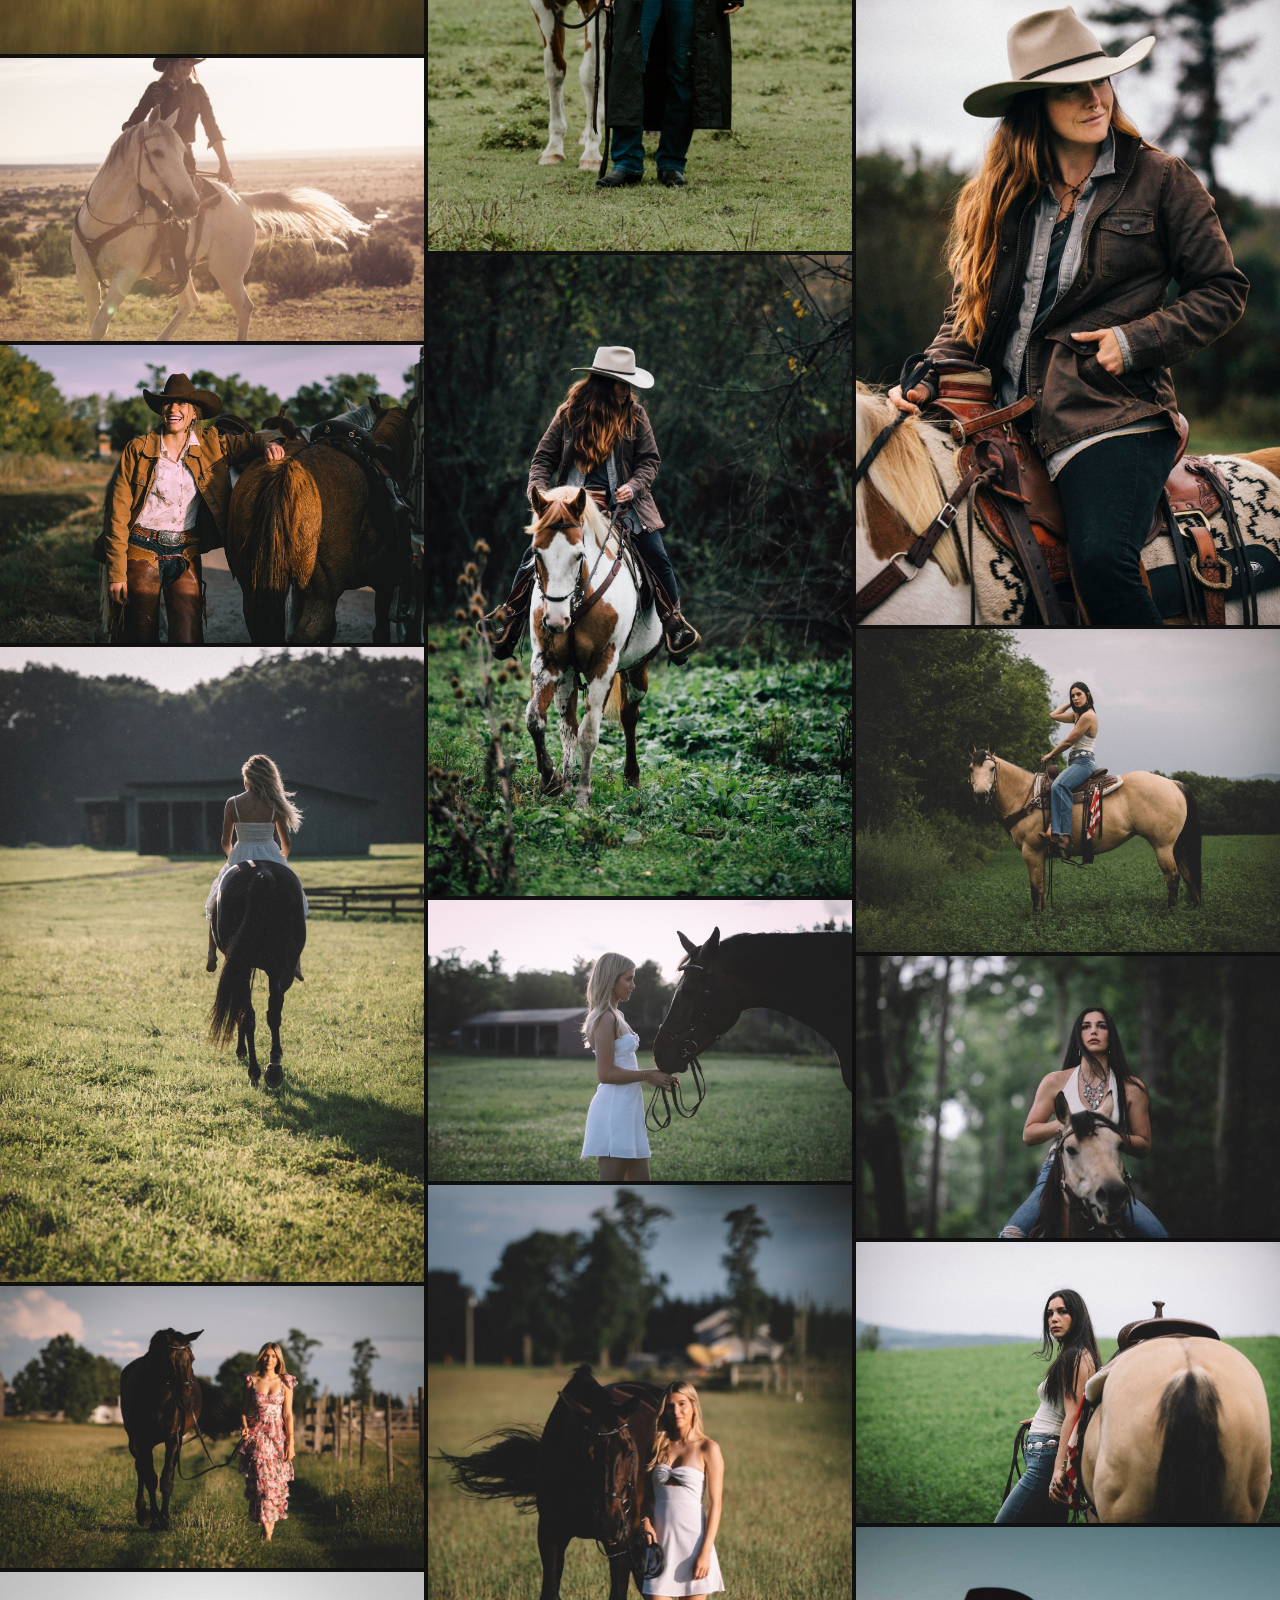
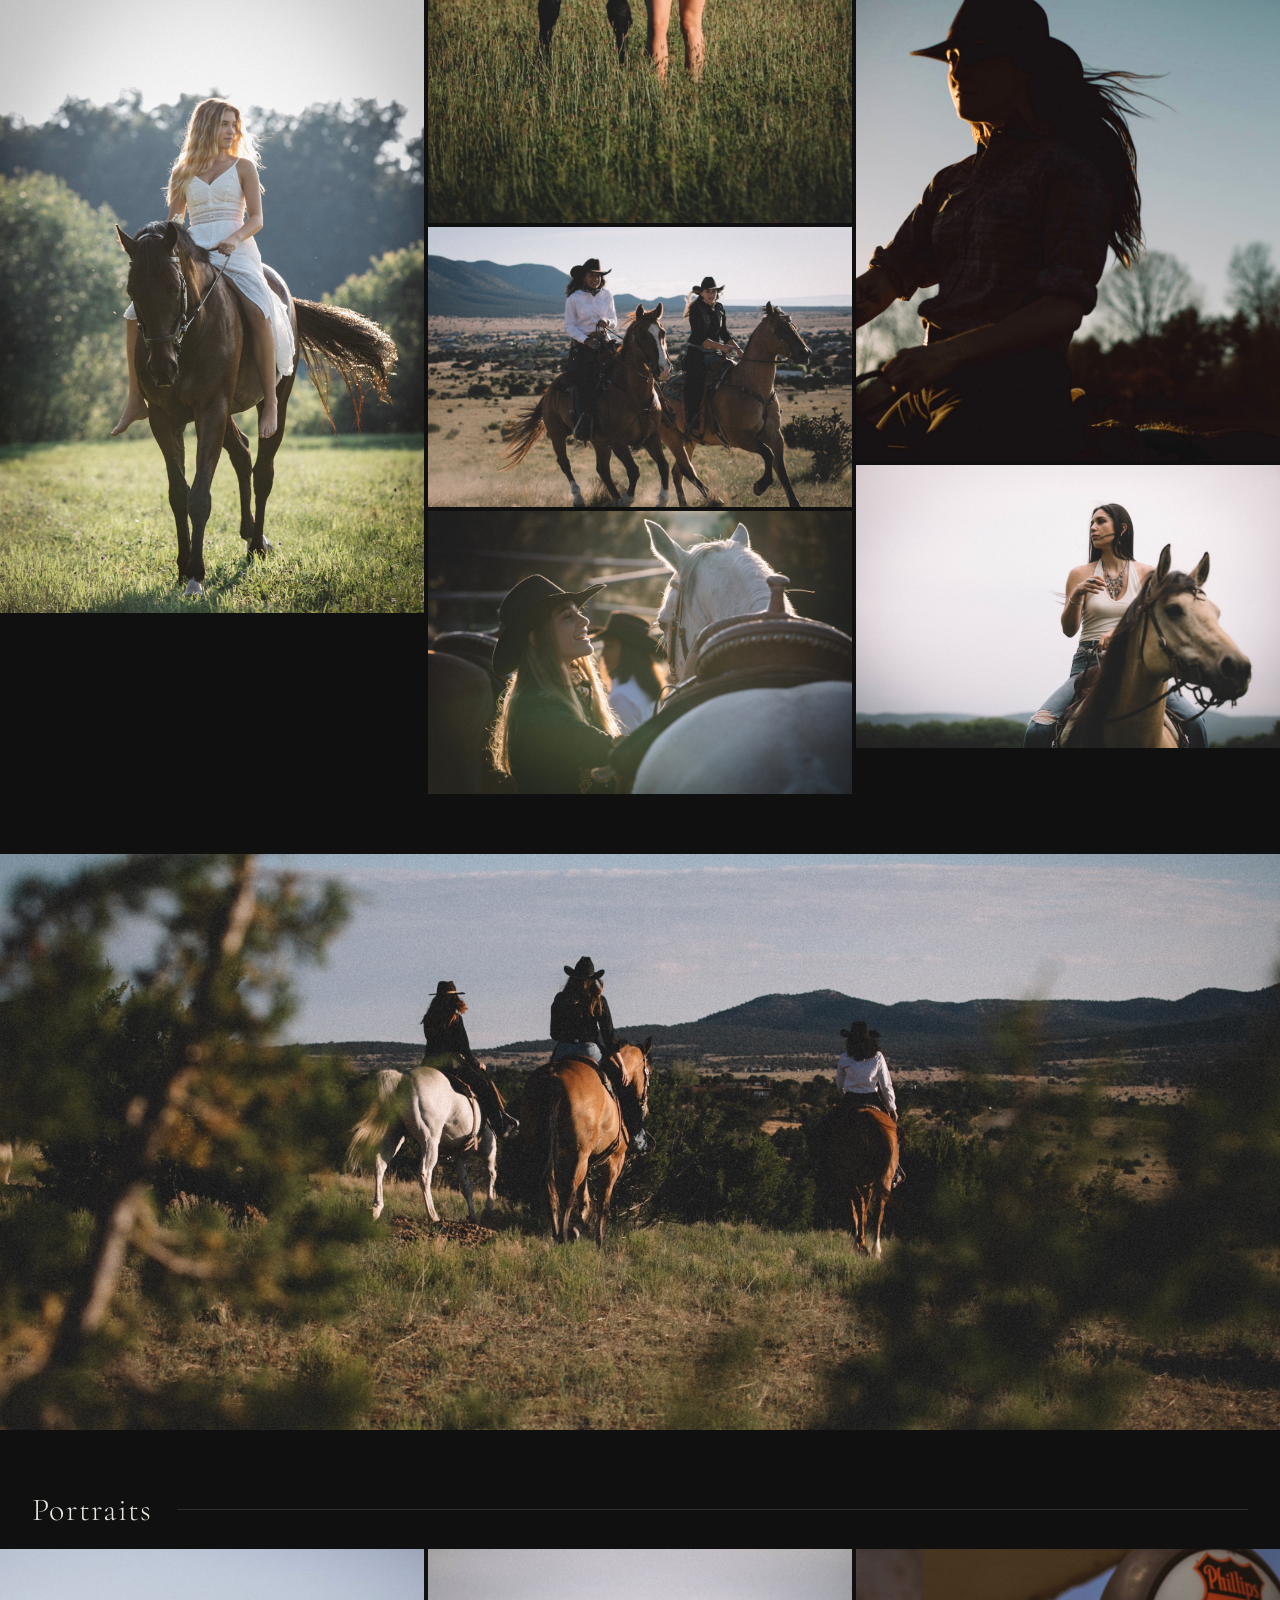
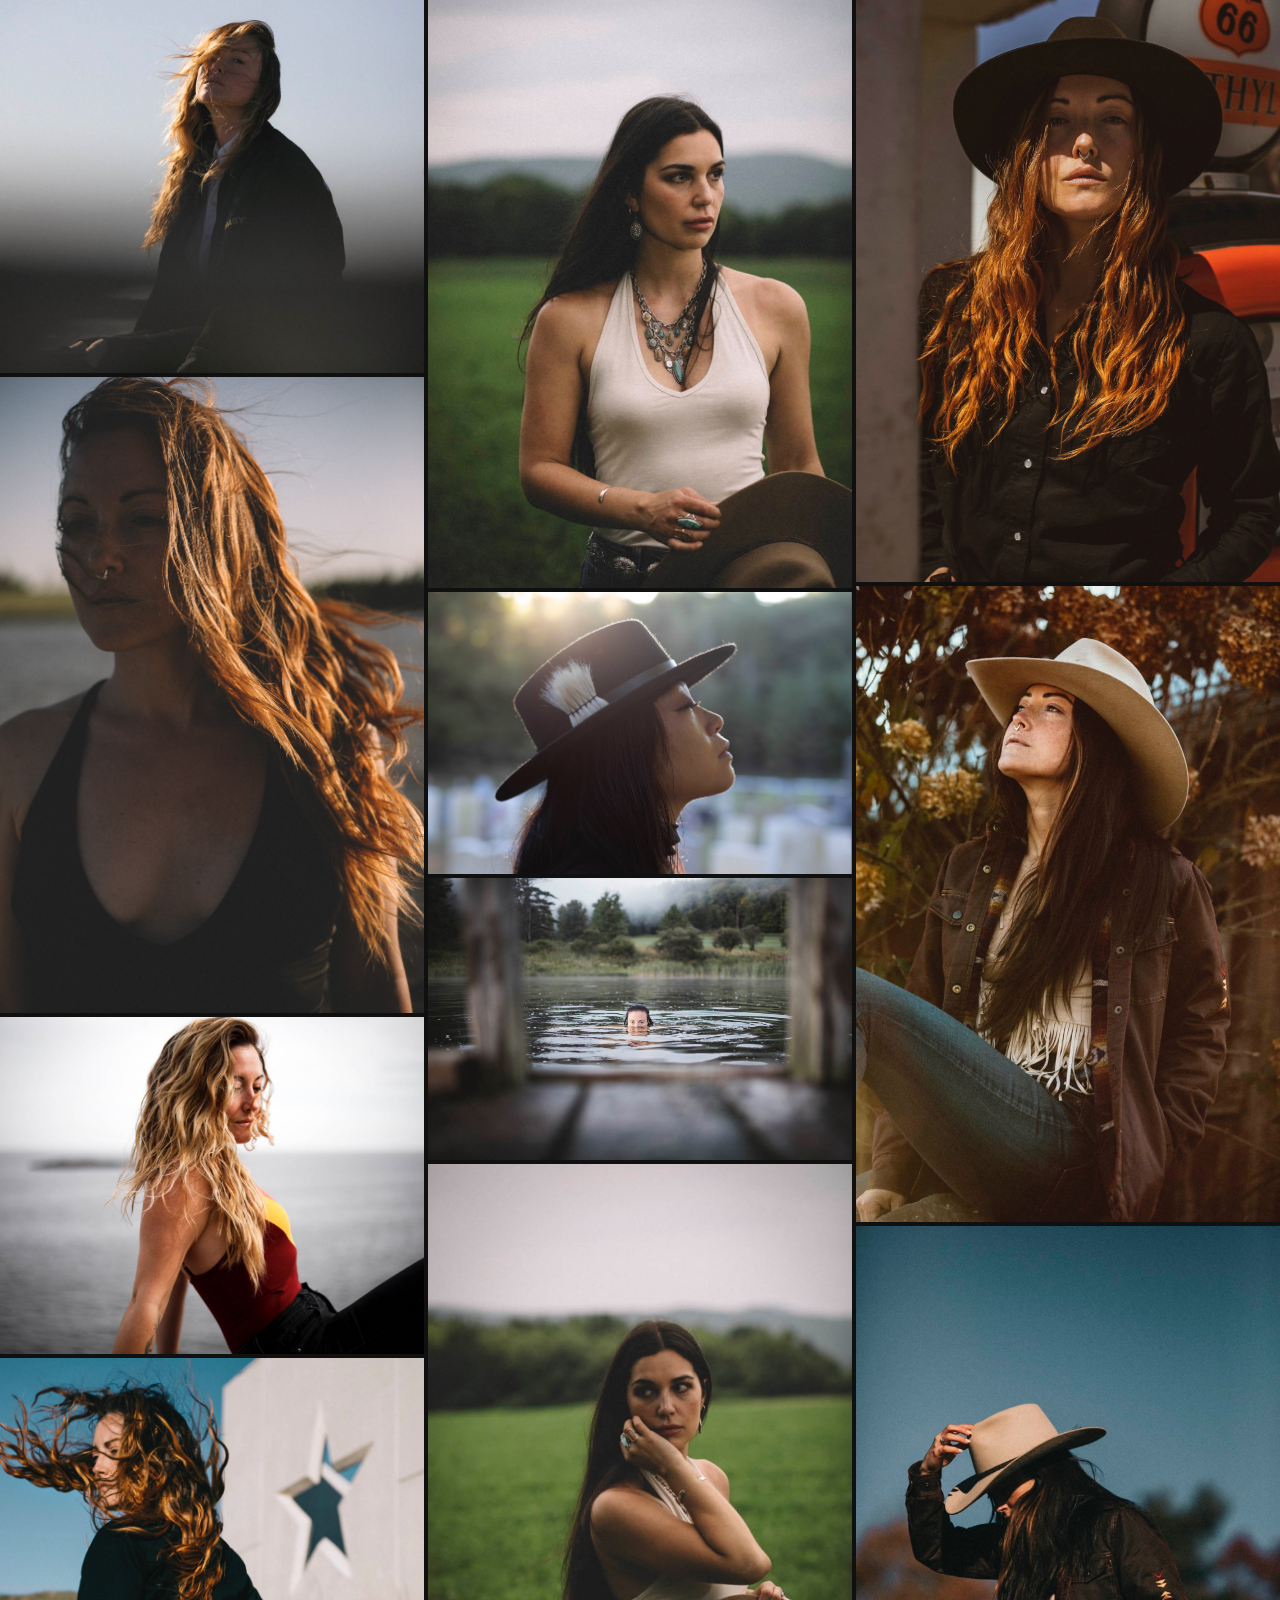
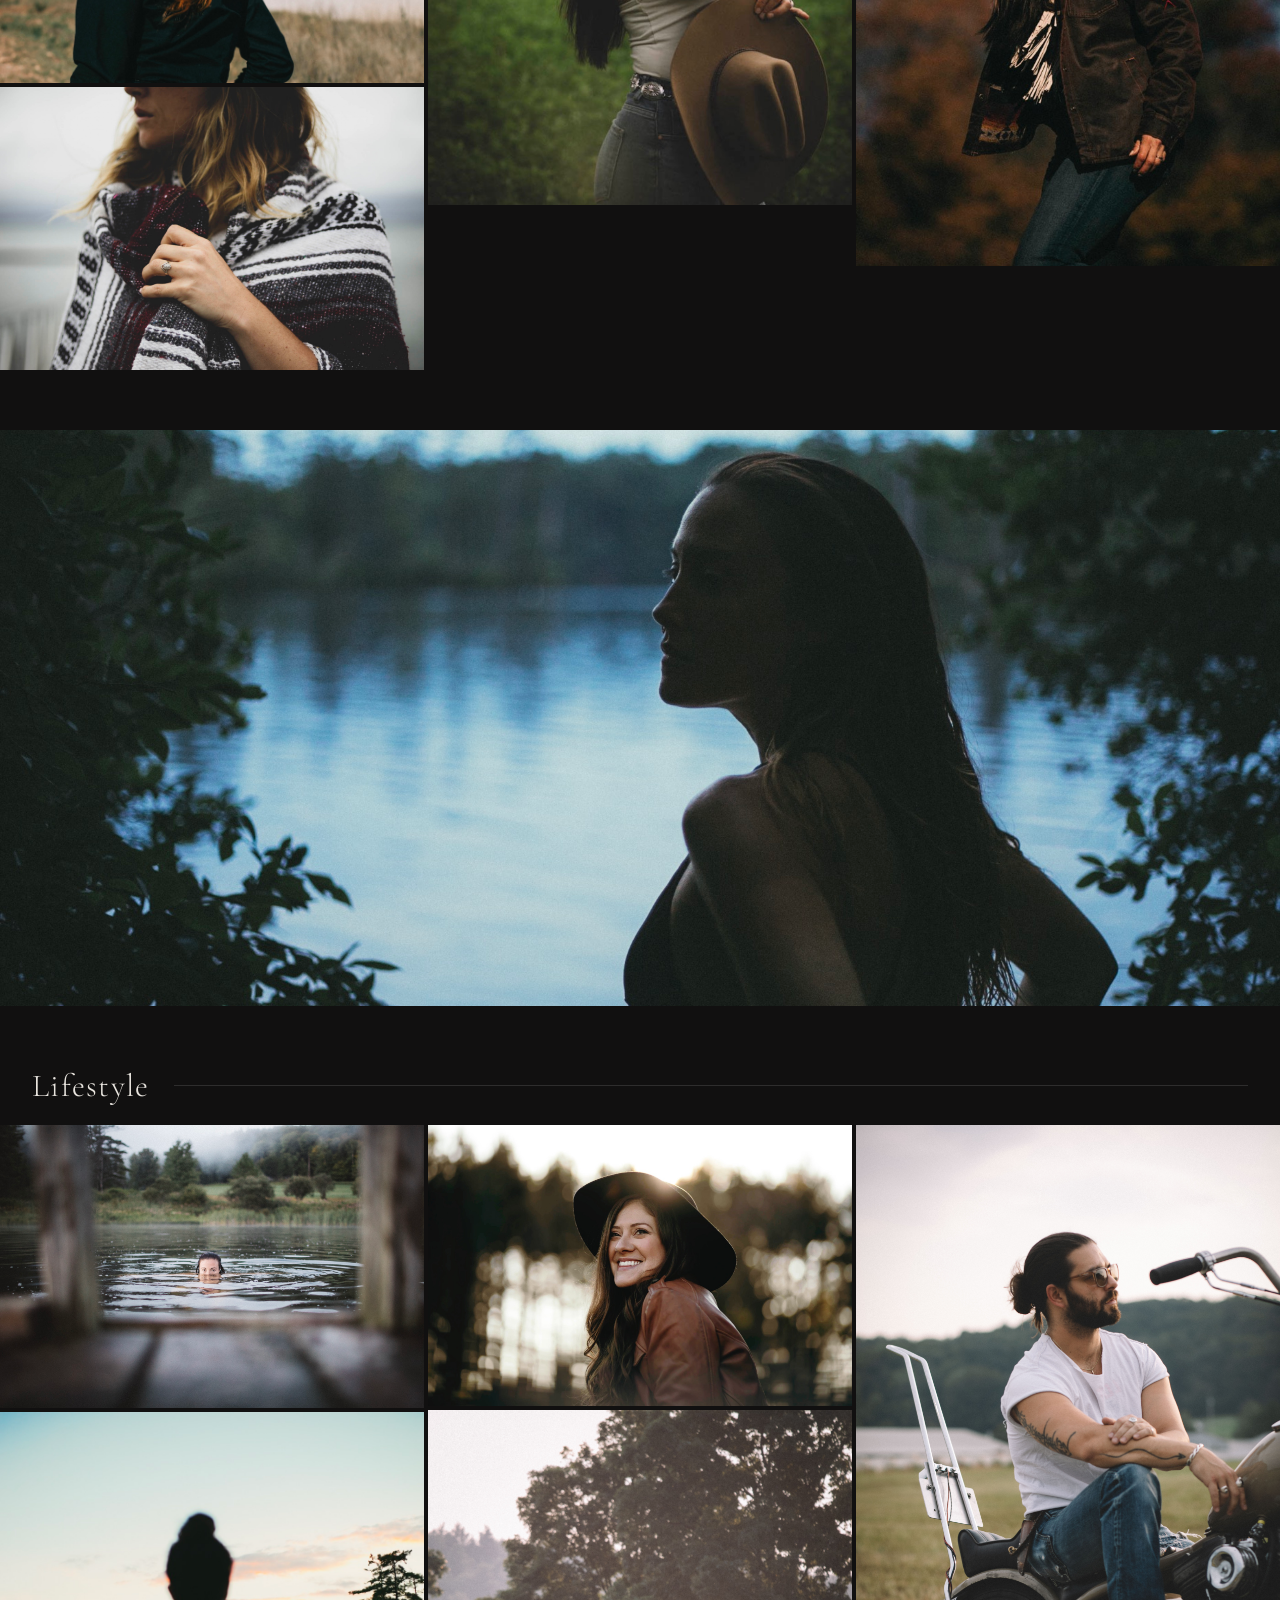
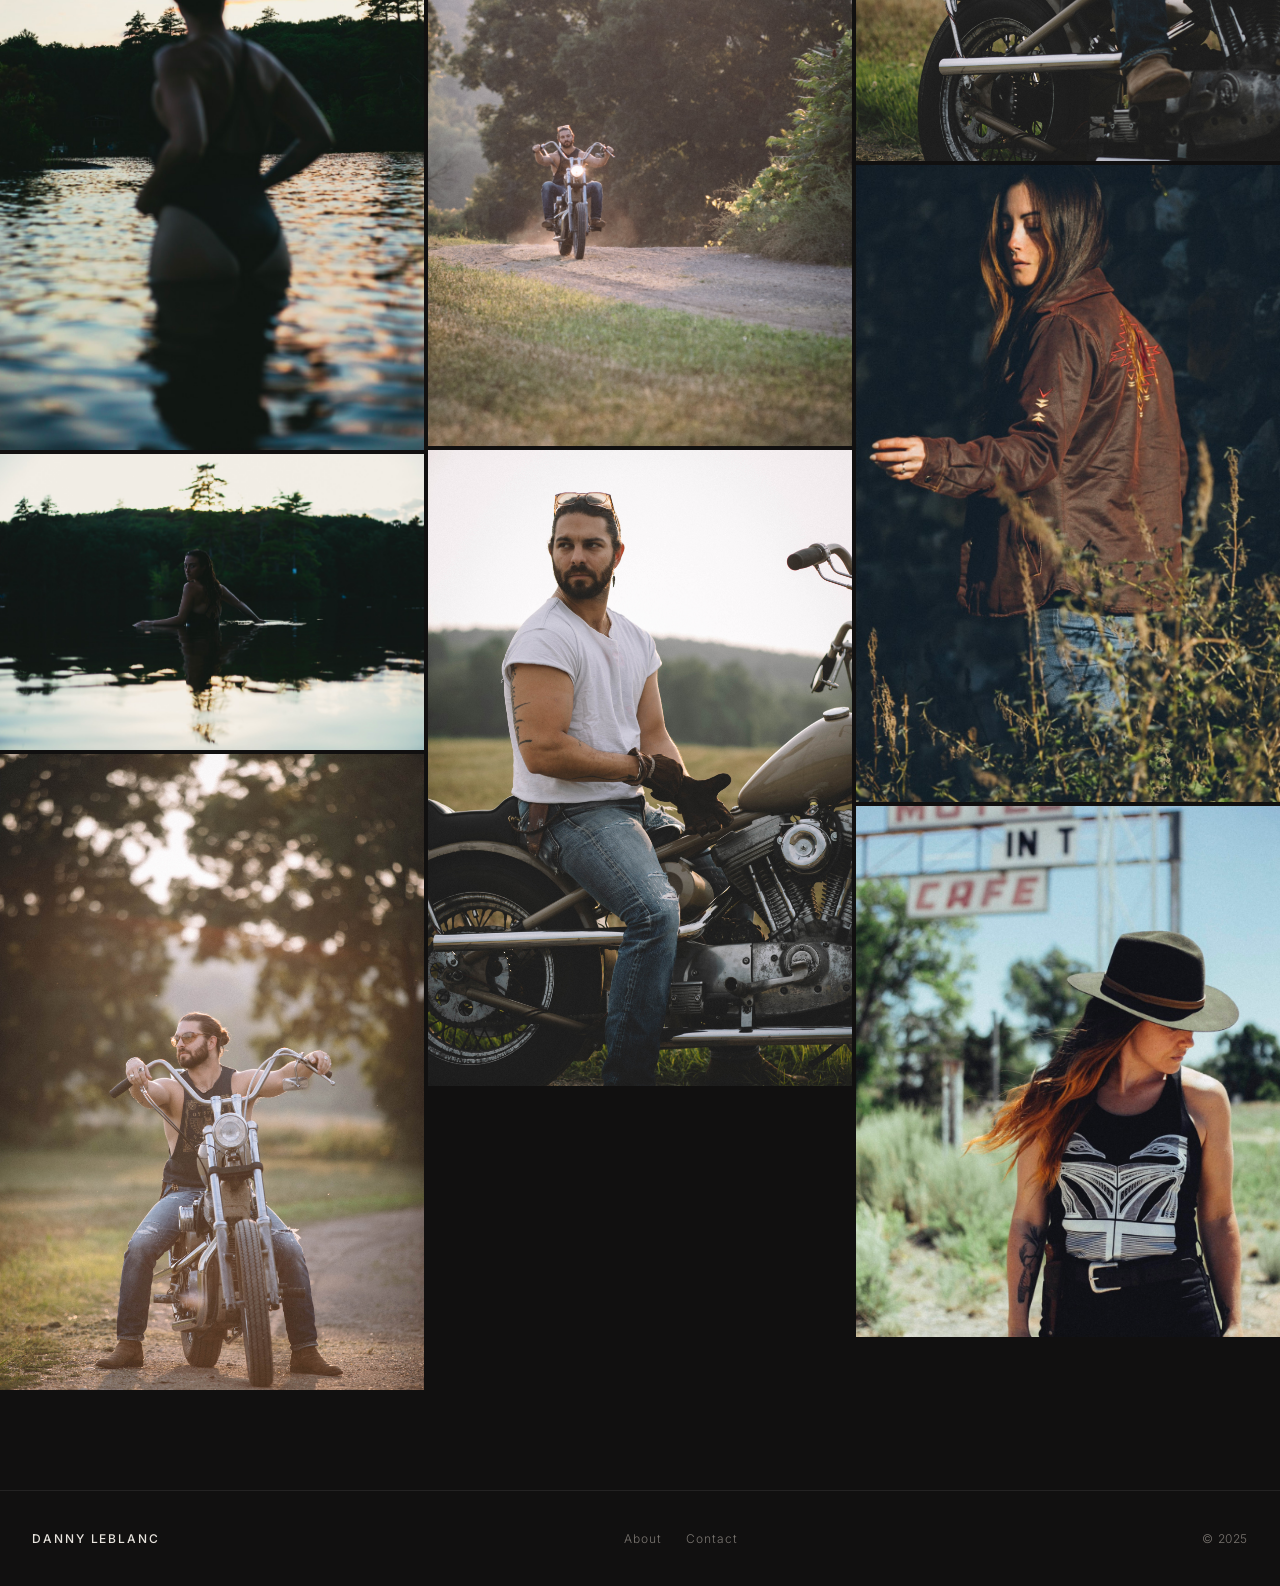
==== commit dc81bc02: "Rename Western to Equine, move chopper-sitting to Equine section Co-Authored-By: Claude Opus 4.6 <no" ====
--- a/index.html
+++ b/index.html
@@ -4,7 +4,7 @@
   <meta charset="UTF-8">
   <meta name="viewport" content="width=device-width, initial-scale=1.0">
   <title>Danny LeBlanc Photography</title>
-  <meta name="description" content="Photography portfolio by Danny LeBlanc. Western, portrait, and lifestyle photography.">
+  <meta name="description" content="Photography portfolio by Danny LeBlanc. Equine, portrait, and lifestyle photography.">
   <link rel="preconnect" href="https://fonts.googleapis.com">
   <link rel="preconnect" href="https://fonts.gstatic.com" crossorigin>
   <link href="https://fonts.googleapis.com/css2?family=Cormorant+Garamond:ital,wght@0,300;0,400;1,300&family=Inter:wght@300;400;500&display=swap" rel="stylesheet">
@@ -17,7 +17,7 @@
     <div class="header-inner">
       <a href="index.html" class="wordmark">DANNY LEBLANC</a>
       <nav class="primary-nav">
-        <a href="#western" class="nav-link">WESTERN</a>
+        <a href="#equine" class="nav-link">EQUINE</a>
         <a href="#portraits" class="nav-link">PORTRAITS</a>
         <a href="#lifestyle" class="nav-link">LIFESTYLE</a>
         <a href="about.html" class="nav-link">ABOUT</a>
@@ -33,7 +33,7 @@
   <div class="mobile-nav" aria-hidden="true">
     <button class="mobile-nav-close" aria-label="Close menu">&times;</button>
     <nav>
-      <a href="#western">Western</a>
+      <a href="#equine">Equine</a>
       <a href="#portraits">Portraits</a>
       <a href="#lifestyle">Lifestyle</a>
       <a href="about.html">About</a>
@@ -48,10 +48,10 @@
     </div>
   </section>
 
-  <!-- ═══════════════ WESTERN ═══════════════ -->
+  <!-- ═══════════════ EQUINE ═══════════════ -->
   <section id="western" class="gallery-section">
     <div class="section-header">
-      <h2>Western</h2>
+      <h2>Equine</h2>
       <div class="section-rule"></div>
     </div>
 
@@ -113,9 +113,12 @@
       <figure class="grid-item">
         <img src="images/equine/beside-buckskin.jpg" alt="Standing beside buckskin horse" loading="lazy">
       </figure>
-      <!-- Western portraits -->
+      <!-- Equine portraits -->
       <figure class="grid-item">
         <img src="images/portraits/rider-silhouette.jpg" alt="Rider silhouette at sunset" loading="lazy">
+      </figure>
+      <figure class="grid-item">
+        <img src="images/moto/chopper-sitting.jpg" alt="Sitting on chopper in field" loading="lazy">
       </figure>
     </div>
   </section>
@@ -204,16 +207,13 @@
         <img src="images/moto/riding-headlight.jpg" alt="Riding motorcycle toward camera" loading="lazy">
       </figure>
       <figure class="grid-item">
-        <img src="images/moto/chopper-sitting.jpg" alt="Sitting on chopper in field" loading="lazy">
-      </figure>
-      <figure class="grid-item">
         <img src="images/moto/motorcycle-portrait.jpg" alt="Portrait by motorcycle" loading="lazy">
       </figure>
       <figure class="grid-item">
         <img src="images/equine/buckskin-sky.jpg" alt="Riding buckskin against open sky" loading="lazy">
       </figure>
       <figure class="grid-item">
-        <img src="images/portraits/jacket-weeds.jpg" alt="Western jacket in tall grass" loading="lazy">
+        <img src="images/portraits/jacket-weeds.jpg" alt="Equine jacket in tall grass" loading="lazy">
       </figure>
       <figure class="grid-item">
         <img src="images/portraits/motel-cafe.jpg" alt="Motel cafe portrait" loading="lazy">
